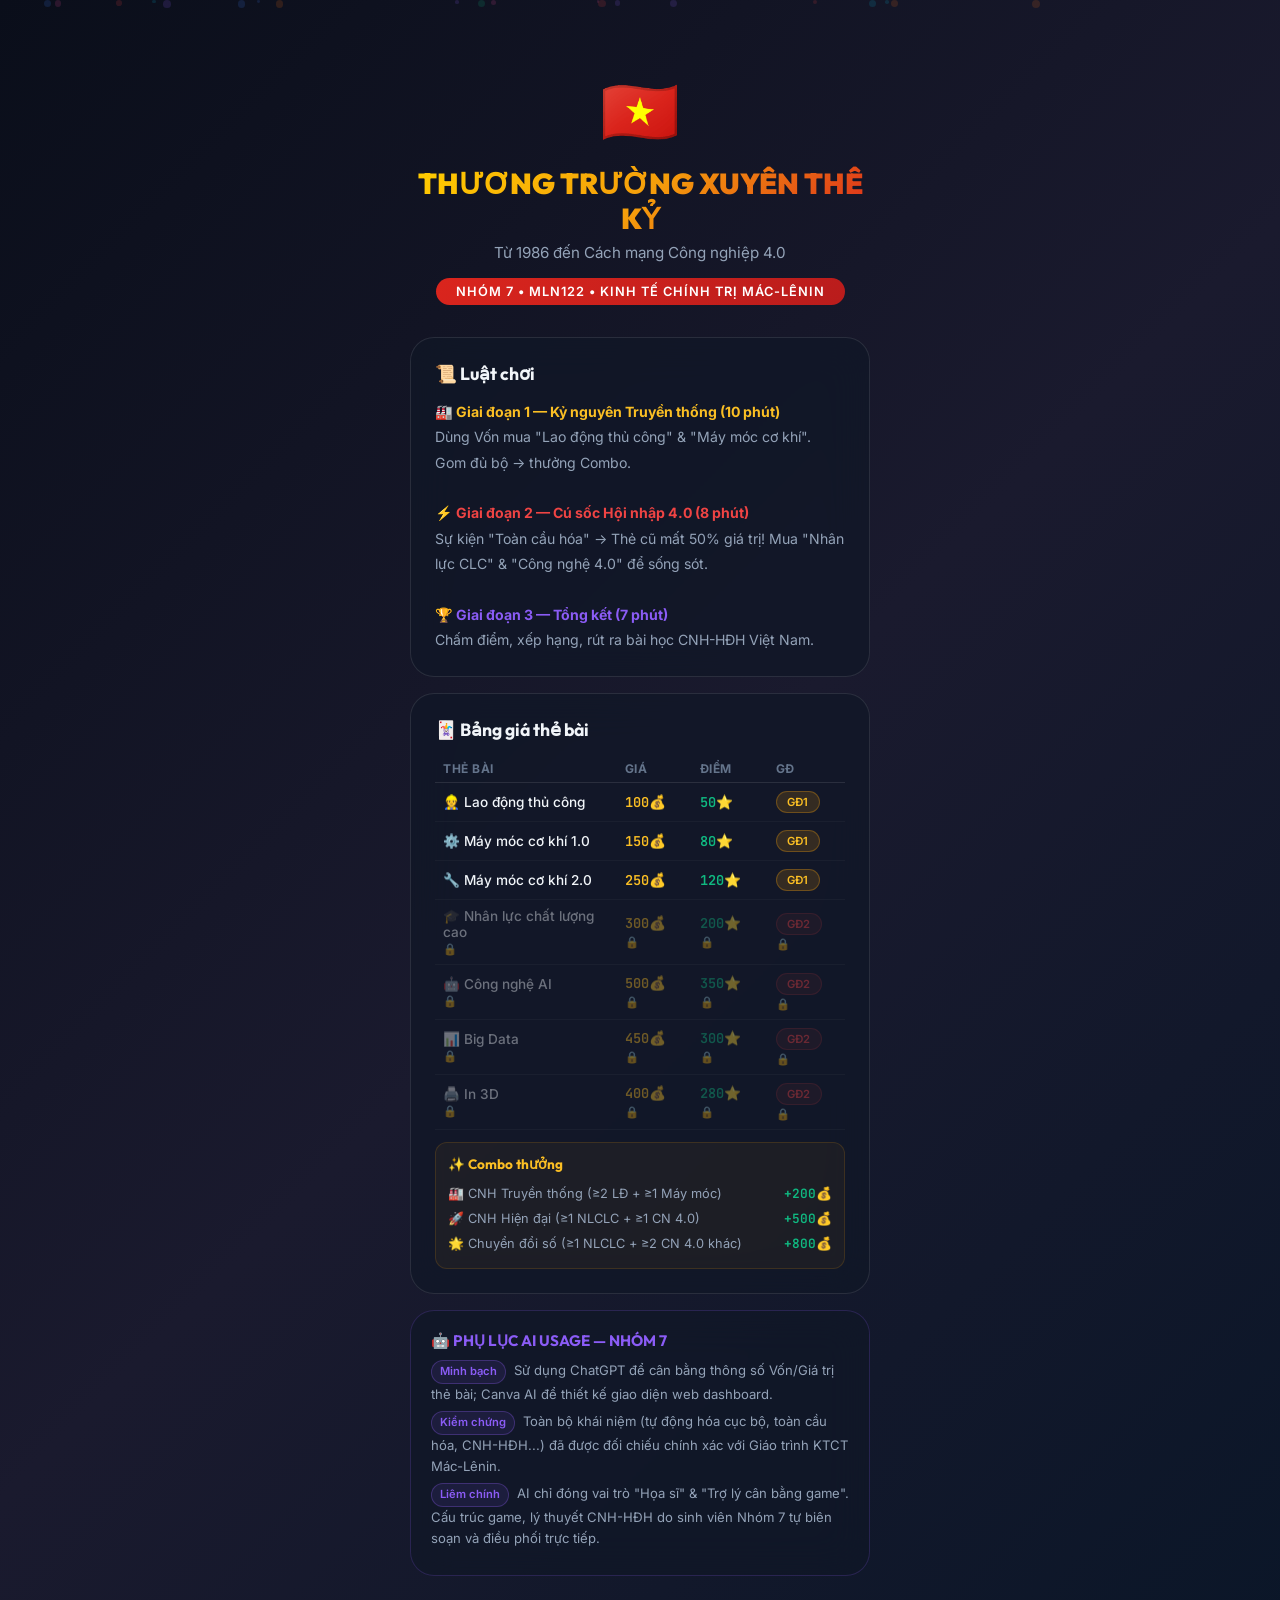
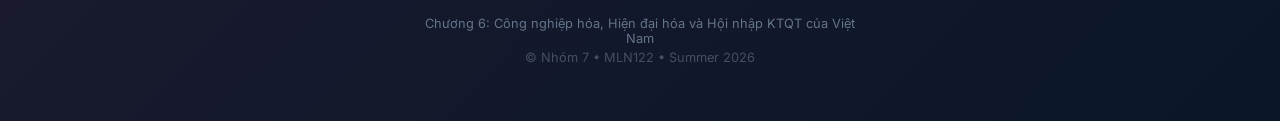
==== index.html @ d9af25cc "main" ====
<!DOCTYPE html>
<html lang="vi">
<head>
    <meta charset="UTF-8">
    <meta name="viewport" content="width=device-width, initial-scale=1.0">
    <title>Thương Trường Xuyên Thế Kỷ: Từ 1986 đến 4.0 | Nhóm 7</title>
    <meta name="description" content="Sàn giao dịch Đổi Mới - Trò chơi mô phỏng Công nghiệp hóa Hiện đại hóa Việt Nam">
    <link rel="preconnect" href="https://fonts.googleapis.com">
    <link rel="preconnect" href="https://fonts.gstatic.com" crossorigin>
    <link href="https://fonts.googleapis.com/css2?family=Outfit:wght@300;400;500;600;700;800;900&family=Inter:wght@300;400;500;600;700&family=JetBrains+Mono:wght@400;600&display=swap" rel="stylesheet">
    <style>
        /* ==================== DESIGN SYSTEM ==================== */
        :root {
            --bg-primary: #0a0e1a;
            --bg-secondary: #111827;
            --bg-card: rgba(17, 24, 39, 0.7);
            --bg-glass: rgba(255, 255, 255, 0.05);
            --border-glass: rgba(255, 255, 255, 0.1);
            --text-primary: #f1f5f9;
            --text-secondary: #94a3b8;
            --text-muted: #64748b;
            --accent-gold: #f59e0b;
            --accent-gold-light: #fbbf24;
            --accent-red: #ef4444;
            --accent-red-dark: #dc2626;
            --accent-green: #10b981;
            --accent-blue: #3b82f6;
            --accent-purple: #8b5cf6;
            --accent-cyan: #06b6d4;
            --accent-pink: #ec4899;
            --vn-red: #da251d;
            --vn-yellow: #ffcd00;
            --shadow-glow-gold: 0 0 20px rgba(245, 158, 11, 0.3);
            --shadow-glow-red: 0 0 30px rgba(239, 68, 68, 0.4);
            --shadow-glow-green: 0 0 20px rgba(16, 185, 129, 0.3);
            --shadow-card: 0 8px 32px rgba(0, 0, 0, 0.3);
            --radius-sm: 8px;
            --radius-md: 12px;
            --radius-lg: 16px;
            --radius-xl: 24px;
            --transition-fast: 0.2s cubic-bezier(0.4, 0, 0.2, 1);
            --transition-normal: 0.3s cubic-bezier(0.4, 0, 0.2, 1);
            --transition-slow: 0.5s cubic-bezier(0.4, 0, 0.2, 1);
        }

        *, *::before, *::after { margin: 0; padding: 0; box-sizing: border-box; }
        html { font-size: 16px; scroll-behavior: smooth; }

        body {
            font-family: 'Inter', -apple-system, sans-serif;
            background: linear-gradient(135deg, #0a0e1a 0%, #1a1a2e 50%, #0a1628 100%);
            color: var(--text-primary);
            min-height: 100vh;
            overflow-x: hidden;
            transition: background 1s ease;
        }

        h1, h2, h3, h4, h5, h6 { font-family: 'Outfit', sans-serif; }

        /* ==================== ANIMATED BACKGROUND ==================== */
        .bg-particles {
            position: fixed; top: 0; left: 0; width: 100%; height: 100%;
            pointer-events: none; z-index: 0; overflow: hidden;
        }
        .bg-particles .particle {
            position: absolute; border-radius: 50%; opacity: 0.15;
            animation: floatParticle 20s infinite linear;
        }
        @keyframes floatParticle {
            0% { transform: translateY(100vh) rotate(0deg); opacity: 0; }
            10% { opacity: 0.15; }
            90% { opacity: 0.15; }
            100% { transform: translateY(-10vh) rotate(720deg); opacity: 0; }
        }

        /* ==================== SCREENS ==================== */
        .screen {
            display: none; position: relative; z-index: 1;
            min-height: 100vh; animation: fadeIn 0.5s ease;
        }
        .screen.active { display: block; }
        @keyframes fadeIn {
            from { opacity: 0; transform: translateY(20px); }
            to { opacity: 1; transform: translateY(0); }
        }

        /* ==================== LANDING SCREEN (PHONE) ==================== */
        .landing-container {
            max-width: 500px; margin: 0 auto; padding: 32px 20px;
            min-height: 100vh; display: flex; flex-direction: column;
        }
        .landing-hero {
            text-align: center; padding: 40px 0 32px;
        }
        .landing-hero .flag-big { font-size: 64px; display: block; margin-bottom: 16px; animation: pulse 2s infinite; }
        @keyframes pulse { 0%, 100% { transform: scale(1); } 50% { transform: scale(1.08); } }
        .landing-hero h1 {
            font-size: 1.8rem; font-weight: 900; line-height: 1.2;
            background: linear-gradient(135deg, var(--vn-yellow), var(--accent-gold), var(--vn-red));
            -webkit-background-clip: text; -webkit-text-fill-color: transparent; background-clip: text;
        }
        .landing-hero .subtitle { font-size: 0.95rem; color: var(--text-secondary); margin-top: 8px; }
        .landing-hero .group-badge {
            display: inline-block; margin-top: 16px; padding: 6px 20px;
            background: linear-gradient(135deg, var(--vn-red), #b91c1c);
            border-radius: 999px; font-size: 0.8rem; font-weight: 600; color: white; letter-spacing: 1px;
        }

        .landing-card {
            background: var(--bg-card); backdrop-filter: blur(20px);
            border: 1px solid var(--border-glass); border-radius: var(--radius-xl);
            padding: 24px; margin-bottom: 16px;
        }
        .landing-card h2 {
            font-size: 1.1rem; font-weight: 700; margin-bottom: 14px;
            display: flex; align-items: center; gap: 8px;
        }
        .landing-card .rules-text {
            color: var(--text-secondary); line-height: 1.8; font-size: 0.88rem;
        }
        .landing-card .rules-text strong.phase1 { color: var(--accent-gold-light); }
        .landing-card .rules-text strong.phase2 { color: var(--accent-red); }
        .landing-card .rules-text strong.phase3 { color: var(--accent-purple); }

        .card-table { width: 100%; border-collapse: collapse; margin-top: 12px; }
        .card-table th {
            text-align: left; font-size: 0.75rem; text-transform: uppercase;
            color: var(--text-muted); padding: 6px 8px; letter-spacing: 0.5px;
            border-bottom: 1px solid var(--border-glass);
        }
        .card-table td {
            padding: 8px; font-size: 0.85rem; border-bottom: 1px solid rgba(255,255,255,0.03);
        }
        .card-table .card-name { display: flex; align-items: center; gap: 6px; font-weight: 500; }
        .card-table .price { font-family: 'JetBrains Mono', monospace; color: var(--accent-gold-light); font-weight: 600; }
        .card-table .points { font-family: 'JetBrains Mono', monospace; color: var(--accent-green); font-weight: 600; }
        .card-table .locked { opacity: 0.4; }
        .card-table .locked td::after { content: ' 🔒'; font-size: 0.7rem; }

        .phase-badge {
            display: inline-block; padding: 3px 10px; border-radius: 999px;
            font-size: 0.7rem; font-weight: 600; letter-spacing: 0.3px;
        }
        .phase-badge.pb-1 { background: rgba(245, 158, 11, 0.15); color: var(--accent-gold-light); border: 1px solid rgba(245, 158, 11, 0.3); }
        .phase-badge.pb-2 { background: rgba(239, 68, 68, 0.15); color: var(--accent-red); border: 1px solid rgba(239, 68, 68, 0.3); }

        .combo-info {
            margin-top: 12px; padding: 12px; background: rgba(245, 158, 11, 0.05);
            border: 1px solid rgba(245, 158, 11, 0.15); border-radius: var(--radius-md);
        }
        .combo-info h4 {
            font-size: 0.85rem; color: var(--accent-gold-light); margin-bottom: 8px;
        }
        .combo-row {
            display: flex; justify-content: space-between; align-items: center;
            padding: 4px 0; font-size: 0.8rem; color: var(--text-secondary);
        }
        .combo-row .combo-bonus {
            font-family: 'JetBrains Mono', monospace; color: var(--accent-green); font-weight: 600;
        }

        .ai-disclosure {
            background: var(--bg-card); backdrop-filter: blur(20px);
            border: 1px solid rgba(139, 92, 246, 0.2); border-radius: var(--radius-xl);
            padding: 20px; margin-bottom: 16px;
        }
        .ai-disclosure h3 {
            font-size: 0.95rem; font-weight: 700; color: var(--accent-purple);
            margin-bottom: 10px; display: flex; align-items: center; gap: 6px;
        }
        .ai-disclosure p {
            font-size: 0.82rem; color: var(--text-secondary); line-height: 1.6; margin-bottom: 6px;
        }
        .ai-disclosure .ai-tag {
            display: inline-block; padding: 2px 8px; border-radius: 999px; font-size: 0.7rem;
            background: rgba(139, 92, 246, 0.1); border: 1px solid rgba(139, 92, 246, 0.3);
            color: var(--accent-purple); font-weight: 600; margin-right: 4px;
        }

        .landing-footer {
            text-align: center; padding: 24px 0; margin-top: auto;
            font-size: 0.8rem; color: var(--text-muted);
        }

        /* ==================== SETUP SCREEN (ADMIN) ==================== */
        .setup-container { max-width: 800px; margin: 0 auto; padding: 40px 20px; }
        .setup-logo { text-align: center; margin-bottom: 48px; }
        .setup-logo .flag-icon { font-size: 48px; margin-bottom: 16px; display: block; animation: pulse 2s infinite; }
        .setup-logo h1 {
            font-size: 2.2rem; font-weight: 900;
            background: linear-gradient(135deg, var(--vn-yellow), var(--accent-gold), var(--vn-red));
            -webkit-background-clip: text; -webkit-text-fill-color: transparent; background-clip: text;
            letter-spacing: -0.5px; line-height: 1.2;
        }
        .setup-logo .subtitle { font-size: 1rem; color: var(--text-secondary); margin-top: 8px; font-weight: 300; }
        .setup-logo .group-badge {
            display: inline-block; margin-top: 16px; padding: 6px 20px;
            background: linear-gradient(135deg, var(--vn-red), #b91c1c);
            border-radius: 999px; font-size: 0.85rem; font-weight: 600; color: white; letter-spacing: 1px;
        }

        .setup-card {
            background: var(--bg-card); backdrop-filter: blur(20px);
            border: 1px solid var(--border-glass); border-radius: var(--radius-xl);
            padding: 32px; margin-bottom: 24px;
        }
        .setup-card h2 {
            font-size: 1.3rem; font-weight: 700; margin-bottom: 20px;
            display: flex; align-items: center; gap: 10px;
        }
        .setup-card h2 .icon { font-size: 1.5rem; }

        .input-group { margin-bottom: 16px; }
        .input-group label { display: block; font-size: 0.85rem; color: var(--text-secondary); margin-bottom: 6px; font-weight: 500; }
        .input-group input, .input-group select {
            width: 100%; padding: 12px 16px; background: rgba(255, 255, 255, 0.05);
            border: 1px solid var(--border-glass); border-radius: var(--radius-md);
            color: var(--text-primary); font-family: 'Inter', sans-serif; font-size: 1rem;
            transition: var(--transition-fast); outline: none;
        }
        .input-group input:focus, .input-group select:focus { border-color: var(--accent-gold); box-shadow: 0 0 0 3px rgba(245, 158, 11, 0.15); }
        .input-group select option { background: var(--bg-secondary); color: var(--text-primary); }

        .team-name-inputs { display: grid; grid-template-columns: repeat(auto-fill, minmax(220px, 1fr)); gap: 12px; margin-top: 16px; }
        .team-name-input {
            display: flex; align-items: center; gap: 10px; padding: 10px 14px;
            background: rgba(255, 255, 255, 0.03); border: 1px solid var(--border-glass);
            border-radius: var(--radius-md); transition: var(--transition-fast);
        }
        .team-name-input:hover { border-color: var(--accent-gold); background: rgba(245, 158, 11, 0.05); }
        .team-name-input .team-num {
            width: 30px; height: 30px; border-radius: 50%;
            display: flex; align-items: center; justify-content: center;
            font-weight: 700; font-size: 0.85rem; flex-shrink: 0;
        }
        .team-name-input input {
            flex: 1; background: none; border: none; color: var(--text-primary);
            font-family: 'Inter', sans-serif; font-size: 0.9rem; outline: none;
        }

        /* ==================== BUTTONS ==================== */
        .btn {
            display: inline-flex; align-items: center; justify-content: center; gap: 8px;
            padding: 12px 28px; border: none; border-radius: var(--radius-md);
            font-family: 'Outfit', sans-serif; font-size: 1rem; font-weight: 600;
            cursor: pointer; transition: var(--transition-normal); position: relative; overflow: hidden;
        }
        .btn::after { content: ''; position: absolute; inset: 0; background: rgba(255,255,255,0); transition: var(--transition-fast); }
        .btn:hover::after { background: rgba(255,255,255,0.1); }
        .btn:active { transform: scale(0.97); }
        .btn-primary { background: linear-gradient(135deg, var(--accent-gold), #d97706); color: #000; box-shadow: var(--shadow-glow-gold); }
        .btn-danger { background: linear-gradient(135deg, var(--accent-red), var(--accent-red-dark)); color: white; box-shadow: var(--shadow-glow-red); }
        .btn-success { background: linear-gradient(135deg, var(--accent-green), #059669); color: white; box-shadow: var(--shadow-glow-green); }
        .btn-outline { background: transparent; border: 1px solid var(--border-glass); color: var(--text-primary); }
        .btn-outline:hover { border-color: var(--accent-gold); color: var(--accent-gold); }
        .btn-lg { padding: 16px 40px; font-size: 1.15rem; }
        .btn-block { width: 100%; }
        .btn-icon { width: 40px; height: 40px; padding: 0; border-radius: var(--radius-sm); }
        .btn:disabled { opacity: 0.5; cursor: not-allowed; pointer-events: none; }

        /* ==================== GAME SCREEN ==================== */
        .game-container { padding: 12px 16px; max-width: 1600px; margin: 0 auto; }

        .game-header {
            display: flex; align-items: center; justify-content: space-between;
            padding: 12px 20px; background: var(--bg-card); backdrop-filter: blur(20px);
            border: 1px solid var(--border-glass); border-radius: var(--radius-lg); margin-bottom: 16px;
        }
        .game-header .logo-section { display: flex; align-items: center; gap: 12px; }
        .game-header .game-title {
            font-size: 1.1rem; font-weight: 800;
            background: linear-gradient(135deg, var(--vn-yellow), var(--accent-gold));
            -webkit-background-clip: text; -webkit-text-fill-color: transparent; background-clip: text;
        }

        .phase-indicator {
            display: flex; align-items: center; gap: 8px; padding: 8px 16px;
            background: rgba(245, 158, 11, 0.1); border: 1px solid rgba(245, 158, 11, 0.3);
            border-radius: var(--radius-md); font-family: 'Outfit', sans-serif;
            font-weight: 600; font-size: 0.95rem; color: var(--accent-gold-light);
            transition: all 0.5s ease;
        }
        .phase-indicator.phase-2 {
            background: rgba(239, 68, 68, 0.15); border-color: rgba(239, 68, 68, 0.4);
            color: var(--accent-red); animation: pulseRed 1.5s infinite;
        }
        .phase-indicator.phase-3 {
            background: rgba(139, 92, 246, 0.15); border-color: rgba(139, 92, 246, 0.4);
            color: var(--accent-purple);
        }
        @keyframes pulseRed {
            0%, 100% { box-shadow: 0 0 0 0 rgba(239, 68, 68, 0.3); }
            50% { box-shadow: 0 0 20px 5px rgba(239, 68, 68, 0.2); }
        }

        .timer-section { display: flex; align-items: center; gap: 12px; }
        .timer-display {
            font-family: 'JetBrains Mono', monospace; font-size: 2rem; font-weight: 600;
            color: var(--accent-gold-light); min-width: 90px; text-align: center; transition: color 0.3s;
        }
        .timer-display.urgent { color: var(--accent-red); animation: timerPulse 0.5s infinite; }
        @keyframes timerPulse { 0%, 100% { opacity: 1; } 50% { opacity: 0.5; } }

        .game-main { display: grid; grid-template-columns: 1fr 340px; gap: 16px; }

        /* Teams Grid */
        .teams-section h2 { font-size: 1.1rem; font-weight: 700; margin-bottom: 12px; display: flex; align-items: center; gap: 8px; }
        .teams-grid { display: grid; grid-template-columns: repeat(auto-fill, minmax(280px, 1fr)); gap: 14px; }

        .team-card {
            background: var(--bg-card); backdrop-filter: blur(20px); border: 1px solid var(--border-glass);
            border-radius: var(--radius-lg); padding: 18px; transition: all var(--transition-normal);
            position: relative; overflow: hidden;
        }
        .team-card::before {
            content: ''; position: absolute; top: 0; left: 0; right: 0; height: 3px;
            background: var(--team-color, var(--accent-gold));
            border-radius: var(--radius-lg) var(--radius-lg) 0 0;
        }
        .team-card:hover { border-color: var(--team-color, var(--accent-gold)); transform: translateY(-2px); box-shadow: 0 12px 40px rgba(0,0,0,0.3); }
        .team-card.bankrupt { opacity: 0.5; border-color: var(--accent-red) !important; }
        .team-card.bankrupt::after {
            content: '💀 PHÁ SẢN'; position: absolute; top: 50%; left: 50%;
            transform: translate(-50%, -50%) rotate(-15deg); font-family: 'Outfit', sans-serif;
            font-size: 1.5rem; font-weight: 900; color: var(--accent-red);
            text-shadow: 0 0 20px rgba(239, 68, 68, 0.5); z-index: 5; pointer-events: none;
        }

        .team-card-header { display: flex; align-items: center; justify-content: space-between; margin-bottom: 14px; }
        .team-card-header .team-name {
            font-family: 'Outfit', sans-serif; font-size: 1.05rem; font-weight: 700;
            display: flex; align-items: center; gap: 8px;
        }
        .team-card-header .team-rank {
            font-family: 'JetBrains Mono', monospace; font-size: 0.8rem; padding: 3px 10px;
            border-radius: 999px; background: rgba(255,255,255,0.05); color: var(--text-secondary); font-weight: 600;
        }
        .team-card-header .team-rank.rank-1 { background: linear-gradient(135deg, rgba(245,158,11,0.2), rgba(234,179,8,0.2)); color: var(--accent-gold-light); border: 1px solid rgba(245,158,11,0.3); }
        .team-card-header .team-rank.rank-2 { background: rgba(148,163,184,0.15); color: #c0c0c0; border: 1px solid rgba(148,163,184,0.2); }
        .team-card-header .team-rank.rank-3 { background: rgba(180,120,60,0.15); color: #cd7f32; border: 1px solid rgba(180,120,60,0.2); }

        .team-stats { display: grid; grid-template-columns: 1fr 1fr; gap: 8px; margin-bottom: 14px; }
        .team-stat { padding: 8px 10px; background: rgba(255,255,255,0.03); border-radius: var(--radius-sm); text-align: center; }
        .team-stat .stat-label { font-size: 0.7rem; color: var(--text-muted); text-transform: uppercase; letter-spacing: 0.5px; margin-bottom: 2px; }
        .team-stat .stat-value { font-family: 'JetBrains Mono', monospace; font-size: 1.1rem; font-weight: 600; }
        .team-stat .stat-value.money { color: var(--accent-gold-light); }
        .team-stat .stat-value.points { color: var(--accent-green); }

        .team-cards-list { display: flex; flex-wrap: wrap; gap: 6px; }
        .card-badge {
            display: inline-flex; align-items: center; gap: 4px; padding: 4px 10px;
            border-radius: 999px; font-size: 0.75rem; font-weight: 600;
            background: rgba(255,255,255,0.05); border: 1px solid rgba(255,255,255,0.08);
            transition: var(--transition-fast);
        }
        .card-badge.labor { border-color: rgba(234,179,8,0.3); color: #fbbf24; }
        .card-badge.mech1 { border-color: rgba(148,163,184,0.3); color: #94a3b8; }
        .card-badge.mech2 { border-color: rgba(59,130,246,0.3); color: #60a5fa; }
        .card-badge.hr { border-color: rgba(16,185,129,0.3); color: #34d399; }
        .card-badge.ai { border-color: rgba(139,92,246,0.3); color: #a78bfa; }
        .card-badge.bigdata { border-color: rgba(6,182,212,0.3); color: #22d3ee; }
        .card-badge.print3d { border-color: rgba(236,72,153,0.3); color: #f472b6; }
        .card-badge .devalued { text-decoration: line-through; opacity: 0.5; font-size: 0.65rem; margin-left: 2px; }

        .team-actions { display: flex; gap: 6px; margin-top: 12px; }
        .team-actions .btn { flex: 1; padding: 8px 12px; font-size: 0.8rem; }

        .combo-badge {
            display: inline-flex; align-items: center; gap: 4px; padding: 4px 10px;
            border-radius: 999px; font-size: 0.7rem; font-weight: 700;
            background: linear-gradient(135deg, rgba(245,158,11,0.15), rgba(234,179,8,0.15));
            border: 1px solid rgba(245,158,11,0.4); color: var(--accent-gold-light);
            margin-top: 8px; animation: comboPulse 2s infinite;
        }
        @keyframes comboPulse { 0%, 100% { box-shadow: 0 0 0 0 rgba(245,158,11,0.2); } 50% { box-shadow: 0 0 12px 3px rgba(245,158,11,0.15); } }

        /* Sidebar */
        .sidebar { display: flex; flex-direction: column; gap: 14px; }
        .sidebar-card {
            background: var(--bg-card); backdrop-filter: blur(20px);
            border: 1px solid var(--border-glass); border-radius: var(--radius-lg); padding: 18px;
        }
        .sidebar-card h3 { font-size: 0.95rem; font-weight: 700; margin-bottom: 14px; display: flex; align-items: center; gap: 8px; }

        .controls-grid { display: flex; flex-direction: column; gap: 8px; }

        /* Shop */
        .shop-item {
            display: flex; align-items: center; justify-content: space-between;
            padding: 10px 12px; background: rgba(255,255,255,0.03);
            border: 1px solid var(--border-glass); border-radius: var(--radius-md);
            margin-bottom: 8px; transition: var(--transition-fast); cursor: pointer;
        }
        .shop-item:hover { border-color: var(--accent-gold); background: rgba(245,158,11,0.05); }
        .shop-item.locked { opacity: 0.4; pointer-events: none; cursor: not-allowed; }
        .shop-item .item-info { display: flex; align-items: center; gap: 8px; }
        .shop-item .item-emoji { font-size: 1.3rem; }
        .shop-item .item-name { font-size: 0.85rem; font-weight: 600; }
        .shop-item .item-meta { font-size: 0.7rem; color: var(--text-muted); }
        .shop-item .item-price { font-family: 'JetBrains Mono', monospace; font-size: 0.85rem; font-weight: 600; color: var(--accent-gold-light); }
        .shop-item .item-price .old-price { text-decoration: line-through; color: var(--accent-red); font-size: 0.7rem; margin-right: 4px; }

        .buyer-selector { margin-bottom: 14px; }
        .buyer-selector label { display: block; font-size: 0.8rem; color: var(--text-secondary); margin-bottom: 6px; }
        .buyer-selector select {
            width: 100%; padding: 10px 12px; background: rgba(255,255,255,0.05);
            border: 1px solid var(--border-glass); border-radius: var(--radius-sm);
            color: var(--text-primary); font-family: 'Inter', sans-serif; font-size: 0.9rem;
            outline: none; cursor: pointer;
        }
        .buyer-selector select:focus { border-color: var(--accent-gold); }
        .buyer-selector select option { background: var(--bg-secondary); }

        /* Leaderboard */
        .leaderboard-item {
            display: flex; align-items: center; gap: 10px; padding: 10px 12px;
            background: rgba(255,255,255,0.03); border-radius: var(--radius-sm);
            margin-bottom: 6px; transition: all 0.6s cubic-bezier(0.4, 0, 0.2, 1);
            position: relative;
        }
        .leaderboard-item .lb-rank {
            width: 28px; height: 28px; border-radius: 50%;
            display: flex; align-items: center; justify-content: center;
            font-weight: 700; font-size: 0.8rem; background: rgba(255,255,255,0.05); flex-shrink: 0;
        }
        .leaderboard-item:nth-child(1) .lb-rank { background: linear-gradient(135deg, #f59e0b, #d97706); color: #000; }
        .leaderboard-item:nth-child(2) .lb-rank { background: linear-gradient(135deg, #94a3b8, #64748b); color: #000; }
        .leaderboard-item:nth-child(3) .lb-rank { background: linear-gradient(135deg, #cd7f32, #a0622e); color: #000; }
        .leaderboard-item .lb-name { flex: 1; font-size: 0.85rem; font-weight: 600; }
        .leaderboard-item .lb-score { font-family: 'JetBrains Mono', monospace; font-size: 0.9rem; font-weight: 600; color: var(--accent-green); }

        /* Activity Log */
        .activity-log { max-height: 180px; overflow-y: auto; scrollbar-width: thin; scrollbar-color: rgba(255,255,255,0.1) transparent; }
        .activity-log::-webkit-scrollbar { width: 4px; }
        .activity-log::-webkit-scrollbar-track { background: transparent; }
        .activity-log::-webkit-scrollbar-thumb { background: rgba(255,255,255,0.1); border-radius: 4px; }
        .log-entry {
            padding: 6px 0; border-bottom: 1px solid rgba(255,255,255,0.03);
            font-size: 0.78rem; color: var(--text-secondary); animation: slideIn 0.3s ease;
        }
        @keyframes slideIn { from { opacity: 0; transform: translateX(-10px); } to { opacity: 1; transform: translateX(0); } }
        .log-entry .log-time { color: var(--text-muted); font-family: 'JetBrains Mono', monospace; font-size: 0.7rem; margin-right: 6px; }
        .log-entry.buy { color: var(--accent-green); }
        .log-entry.event { color: var(--accent-red); }
        .log-entry.bonus { color: var(--accent-gold-light); }

        /* ==================== OVERLAYS / MODALS ==================== */
        .overlay { display: none; position: fixed; inset: 0; z-index: 1000; align-items: center; justify-content: center; }
        .overlay.active { display: flex; }
        .overlay-backdrop { position: absolute; inset: 0; background: rgba(0,0,0,0.7); backdrop-filter: blur(8px); }
        .modal {
            position: relative; z-index: 1; background: var(--bg-secondary);
            border: 1px solid var(--border-glass); border-radius: var(--radius-xl);
            padding: 36px; max-width: 600px; width: 90%; max-height: 85vh; overflow-y: auto;
            animation: modalIn 0.4s cubic-bezier(0.4, 0, 0.2, 1);
        }
        @keyframes modalIn { from { opacity: 0; transform: scale(0.9) translateY(20px); } to { opacity: 1; transform: scale(1) translateY(0); } }
        .modal h2 { font-size: 1.5rem; font-weight: 800; margin-bottom: 16px; }
        .modal p { color: var(--text-secondary); line-height: 1.7; margin-bottom: 12px; font-size: 0.95rem; }
        .modal .highlight { color: var(--accent-gold-light); font-weight: 600; }
        .modal .theory-quote {
            padding: 16px 20px; background: rgba(245,158,11,0.08);
            border-left: 3px solid var(--accent-gold);
            border-radius: 0 var(--radius-sm) var(--radius-sm) 0;
            margin: 16px 0; font-style: italic; color: var(--text-secondary); line-height: 1.7;
        }
        .modal-actions { display: flex; gap: 10px; margin-top: 24px; }

        /* ==================== GLOBALIZATION OVERLAY ==================== */
        .globalization-overlay {
            display: none; position: fixed; inset: 0; z-index: 2000;
            align-items: center; justify-content: center; background: rgba(0,0,0,0.85);
        }
        .globalization-overlay.active { display: flex; animation: shakeScreen 0.5s ease; }
        @keyframes shakeScreen {
            0%, 100% { transform: translateX(0); }
            10%, 30%, 50%, 70%, 90% { transform: translateX(-5px); }
            20%, 40%, 60%, 80% { transform: translateX(5px); }
        }
        .globalization-content { text-align: center; animation: globeIn 0.8s cubic-bezier(0.4, 0, 0.2, 1); }
        @keyframes globeIn { from { opacity: 0; transform: scale(0.3) rotate(-10deg); } to { opacity: 1; transform: scale(1) rotate(0); } }
        .globalization-content .alert-icon { font-size: 6rem; display: block; margin-bottom: 20px; animation: alertPulse 0.8s infinite; }
        @keyframes alertPulse { 0%, 100% { transform: scale(1); filter: brightness(1); } 50% { transform: scale(1.15); filter: brightness(1.3); } }
        .globalization-content h1 {
            font-size: 3rem; font-weight: 900; color: var(--accent-red);
            text-transform: uppercase; letter-spacing: 3px;
            text-shadow: 0 0 40px rgba(239,68,68,0.5); margin-bottom: 12px;
        }
        .globalization-content .sub-text { font-size: 1.3rem; color: var(--text-secondary); margin-bottom: 8px; }
        .globalization-content .impact-text { font-size: 1.1rem; color: var(--accent-red); font-weight: 600; margin-bottom: 30px; }
        .globalization-content .impact-list { text-align: left; max-width: 500px; margin: 0 auto 30px; }
        .globalization-content .impact-list li {
            list-style: none; padding: 8px 0; font-size: 1rem; color: var(--text-secondary);
            border-bottom: 1px solid rgba(255,255,255,0.05);
        }
        .globalization-content .impact-list li::before { content: '⚠️ '; }
        .warning-stripe-top, .warning-stripe-bottom {
            position: fixed; left: 0; right: 0; height: 8px; z-index: 2001;
            background: repeating-linear-gradient(45deg, var(--accent-red), var(--accent-red) 20px, #000 20px, #000 40px);
            animation: stripeScroll 1s linear infinite;
        }
        .warning-stripe-top { top: 0; }
        .warning-stripe-bottom { bottom: 0; }
        @keyframes stripeScroll { 0% { background-position: 0 0; } 100% { background-position: 56px 0; } }

        /* ==================== RESULTS SCREEN ==================== */
        .results-container { max-width: 900px; margin: 0 auto; padding: 40px 20px; }
        .results-header { text-align: center; margin-bottom: 40px; }
        .results-header .trophy { font-size: 5rem; display: block; margin-bottom: 16px; animation: trophyBounce 1s ease infinite; }
        @keyframes trophyBounce { 0%, 100% { transform: translateY(0); } 50% { transform: translateY(-10px); } }
        .results-header h1 {
            font-size: 2.5rem; font-weight: 900;
            background: linear-gradient(135deg, var(--vn-yellow), var(--accent-gold), var(--vn-red));
            -webkit-background-clip: text; -webkit-text-fill-color: transparent; background-clip: text;
            margin-bottom: 8px;
        }

        .winner-card {
            background: var(--bg-card); backdrop-filter: blur(20px);
            border: 2px solid var(--accent-gold); border-radius: var(--radius-xl);
            padding: 32px; text-align: center; margin-bottom: 24px;
            position: relative; overflow: hidden; box-shadow: var(--shadow-glow-gold);
        }
        .winner-card::before { content: ''; position: absolute; inset: 0; background: linear-gradient(135deg, rgba(245,158,11,0.05), rgba(234,179,8,0.1)); pointer-events: none; }
        .winner-card h2 { font-size: 1.8rem; font-weight: 900; color: var(--accent-gold-light); margin-bottom: 8px; }
        .winner-card .winner-score { font-family: 'JetBrains Mono', monospace; font-size: 2.5rem; font-weight: 700; color: var(--accent-green); }

        .final-standings {
            background: var(--bg-card); backdrop-filter: blur(20px); border: 1px solid var(--border-glass);
            border-radius: var(--radius-xl); padding: 24px; margin-bottom: 24px;
        }
        .final-standings h3 { font-size: 1.2rem; font-weight: 700; margin-bottom: 16px; }
        .standing-row {
            display: flex; align-items: center; gap: 14px; padding: 12px 16px;
            background: rgba(255,255,255,0.03); border-radius: var(--radius-md);
            margin-bottom: 8px; transition: var(--transition-fast);
        }
        .standing-row:hover { background: rgba(255,255,255,0.06); }
        .standing-row .sr-rank {
            width: 36px; height: 36px; border-radius: 50%;
            display: flex; align-items: center; justify-content: center;
            font-weight: 800; font-size: 1rem; background: rgba(255,255,255,0.05); flex-shrink: 0;
        }
        .standing-row:nth-child(2) .sr-rank { background: linear-gradient(135deg, #f59e0b, #d97706); color: #000; font-size: 1.1rem; }
        .standing-row:nth-child(3) .sr-rank { background: linear-gradient(135deg, #94a3b8, #64748b); color: #000; }
        .standing-row:nth-child(4) .sr-rank { background: linear-gradient(135deg, #cd7f32, #a0622e); color: #000; }
        .standing-row .sr-name { flex: 1; font-weight: 600; font-size: 1rem; }
        .standing-row .sr-details { text-align: right; }
        .standing-row .sr-score { font-family: 'JetBrains Mono', monospace; font-weight: 700; font-size: 1.1rem; color: var(--accent-green); }
        .standing-row .sr-money { font-size: 0.75rem; color: var(--text-muted); }

        .theory-summary {
            background: var(--bg-card); backdrop-filter: blur(20px); border: 1px solid var(--border-glass);
            border-radius: var(--radius-xl); padding: 28px; margin-bottom: 24px;
        }
        .theory-summary h3 { font-size: 1.2rem; font-weight: 700; margin-bottom: 16px; display: flex; align-items: center; gap: 8px; }
        .theory-point { padding: 12px 0; border-bottom: 1px solid rgba(255,255,255,0.05); }
        .theory-point:last-child { border-bottom: none; }
        .theory-point .tp-title { font-weight: 600; font-size: 0.95rem; margin-bottom: 4px; color: var(--accent-gold-light); }
        .theory-point .tp-desc { font-size: 0.88rem; color: var(--text-secondary); line-height: 1.6; }

        /* ==================== CONFETTI ==================== */
        .confetti-container { position: fixed; inset: 0; pointer-events: none; z-index: 3000; overflow: hidden; }
        .confetti-piece {
            position: absolute; width: 10px; height: 10px; top: -10px;
            animation: confettiFall linear forwards;
        }
        @keyframes confettiFall { 0% { transform: translateY(0) rotate(0deg); opacity: 1; } 100% { transform: translateY(100vh) rotate(720deg); opacity: 0; } }

        /* ==================== TOAST ==================== */
        .toast-container { position: fixed; top: 20px; right: 20px; z-index: 5000; display: flex; flex-direction: column; gap: 8px; }
        .toast {
            padding: 12px 20px; background: var(--bg-secondary); border: 1px solid var(--border-glass);
            border-radius: var(--radius-md); font-size: 0.9rem;
            animation: toastIn 0.3s ease, toastOut 0.3s ease 2.7s forwards;
            max-width: 350px; backdrop-filter: blur(20px); box-shadow: 0 8px 32px rgba(0,0,0,0.4);
        }
        .toast.success { border-left: 3px solid var(--accent-green); }
        .toast.error { border-left: 3px solid var(--accent-red); }
        .toast.info { border-left: 3px solid var(--accent-blue); }
        .toast.warning { border-left: 3px solid var(--accent-gold); }
        @keyframes toastIn { from { opacity: 0; transform: translateX(50px); } to { opacity: 1; transform: translateX(0); } }
        @keyframes toastOut { from { opacity: 1; transform: translateX(0); } to { opacity: 0; transform: translateX(50px); } }

        /* ==================== RESPONSIVE ==================== */
        @media (max-width: 1100px) {
            .game-main { grid-template-columns: 1fr; }
            .sidebar { flex-direction: row; flex-wrap: wrap; }
            .sidebar-card { flex: 1; min-width: 280px; }
        }
        @media (max-width: 768px) {
            .game-header { flex-direction: column; gap: 10px; text-align: center; }
            .teams-grid { grid-template-columns: 1fr; }
            .setup-logo h1 { font-size: 1.6rem; }
            .globalization-content h1 { font-size: 2rem; }
            .results-header h1 { font-size: 1.8rem; }
        }

        .hidden { display: none !important; }
    </style>
</head>
<body>
    <!-- Background Particles -->
    <div class="bg-particles" id="bgParticles"></div>
    <!-- Toast Container -->
    <div class="toast-container" id="toastContainer"></div>
    <!-- Confetti Container -->
    <div class="confetti-container" id="confettiContainer"></div>

    <!-- ==================== LANDING SCREEN (PHONE / VIEWER) ==================== -->
    <div class="screen" id="landingScreen">
        <div class="landing-container">
            <div class="landing-hero">
                <span class="flag-big">🇻🇳</span>
                <h1>THƯƠNG TRƯỜNG XUYÊN THẾ KỶ</h1>
                <div class="subtitle">Từ 1986 đến Cách mạng Công nghiệp 4.0</div>
                <div class="group-badge">NHÓM 7 • MLN122 • KINH TẾ CHÍNH TRỊ MÁC-LÊNIN</div>
            </div>

            <!-- Rules Card -->
            <div class="landing-card">
                <h2>📜 Luật chơi</h2>
                <div class="rules-text">
                    <p><strong class="phase1">🏭 Giai đoạn 1 — Kỷ nguyên Truyền thống (10 phút)</strong><br>
                    Dùng Vốn mua "Lao động thủ công" & "Máy móc cơ khí". Gom đủ bộ → thưởng Combo.</p>
                    <br>
                    <p><strong class="phase2">⚡ Giai đoạn 2 — Cú sốc Hội nhập 4.0 (8 phút)</strong><br>
                    Sự kiện "Toàn cầu hóa" → Thẻ cũ mất 50% giá trị! Mua "Nhân lực CLC" & "Công nghệ 4.0" để sống sót.</p>
                    <br>
                    <p><strong class="phase3">🏆 Giai đoạn 3 — Tổng kết (7 phút)</strong><br>
                    Chấm điểm, xếp hạng, rút ra bài học CNH-HĐH Việt Nam.</p>
                </div>
            </div>

            <!-- Card Price Table -->
            <div class="landing-card">
                <h2>🃏 Bảng giá thẻ bài</h2>
                <table class="card-table">
                    <thead>
                        <tr><th>Thẻ bài</th><th>Giá</th><th>Điểm</th><th>GĐ</th></tr>
                    </thead>
                    <tbody>
                        <tr><td><span class="card-name">👷 Lao động thủ công</span></td><td class="price">100💰</td><td class="points">50⭐</td><td><span class="phase-badge pb-1">GĐ1</span></td></tr>
                        <tr><td><span class="card-name">⚙️ Máy móc cơ khí 1.0</span></td><td class="price">150💰</td><td class="points">80⭐</td><td><span class="phase-badge pb-1">GĐ1</span></td></tr>
                        <tr><td><span class="card-name">🔧 Máy móc cơ khí 2.0</span></td><td class="price">250💰</td><td class="points">120⭐</td><td><span class="phase-badge pb-1">GĐ1</span></td></tr>
                        <tr class="locked"><td><span class="card-name">🎓 Nhân lực chất lượng cao</span></td><td class="price">300💰</td><td class="points">200⭐</td><td><span class="phase-badge pb-2">GĐ2</span></td></tr>
                        <tr class="locked"><td><span class="card-name">🤖 Công nghệ AI</span></td><td class="price">500💰</td><td class="points">350⭐</td><td><span class="phase-badge pb-2">GĐ2</span></td></tr>
                        <tr class="locked"><td><span class="card-name">📊 Big Data</span></td><td class="price">450💰</td><td class="points">300⭐</td><td><span class="phase-badge pb-2">GĐ2</span></td></tr>
                        <tr class="locked"><td><span class="card-name">🖨️ In 3D</span></td><td class="price">400💰</td><td class="points">280⭐</td><td><span class="phase-badge pb-2">GĐ2</span></td></tr>
                    </tbody>
                </table>
                <div class="combo-info">
                    <h4>✨ Combo thưởng</h4>
                    <div class="combo-row"><span>🏭 CNH Truyền thống (≥2 LĐ + ≥1 Máy móc)</span><span class="combo-bonus">+200💰</span></div>
                    <div class="combo-row"><span>🚀 CNH Hiện đại (≥1 NLCLC + ≥1 CN 4.0)</span><span class="combo-bonus">+500💰</span></div>
                    <div class="combo-row"><span>🌟 Chuyển đổi số (≥1 NLCLC + ≥2 CN 4.0 khác)</span><span class="combo-bonus">+800💰</span></div>
                </div>
            </div>

            <!-- AI Usage Disclosure -->
            <div class="ai-disclosure">
                <h3>🤖 PHỤ LỤC AI USAGE — NHÓM 7</h3>
                <p><span class="ai-tag">Minh bạch</span> Sử dụng ChatGPT để cân bằng thông số Vốn/Giá trị thẻ bài; Canva AI để thiết kế giao diện web dashboard.</p>
                <p><span class="ai-tag">Kiểm chứng</span> Toàn bộ khái niệm (tự động hóa cục bộ, toàn cầu hóa, CNH-HĐH...) đã được đối chiếu chính xác với Giáo trình KTCT Mác-Lênin.</p>
                <p><span class="ai-tag">Liêm chính</span> AI chỉ đóng vai trò "Họa sĩ" & "Trợ lý cân bằng game". Cấu trúc game, lý thuyết CNH-HĐH do sinh viên Nhóm 7 tự biên soạn và điều phối trực tiếp.</p>
            </div>

            <div class="landing-footer">
                <p>Chương 6: Công nghiệp hóa, Hiện đại hóa và Hội nhập KTQT của Việt Nam</p>
                <p style="margin-top: 4px; opacity: 0.6;">© Nhóm 7 • MLN122 • Summer 2026</p>
            </div>
        </div>
    </div>

    <!-- ==================== SETUP SCREEN (ADMIN) ==================== -->
    <div class="screen" id="setupScreen">
        <div class="setup-container">
            <div class="setup-logo">
                <span class="flag-icon">🇻🇳</span>
                <h1>THƯƠNG TRƯỜNG XUYÊN THẾ KỶ</h1>
                <div class="subtitle">Từ 1986 đến Cách mạng Công nghiệp 4.0</div>
                <div class="group-badge">NHÓM 7 • QUẢN TRÒ</div>
            </div>

            <div class="setup-card">
                <h2><span class="icon">⚙️</span> Thiết lập trò chơi</h2>
                <div class="input-group">
                    <label>Số lượng nhóm tham gia (không tính Nhóm 7)</label>
                    <select id="teamCount" onchange="renderTeamInputs()">
                        <option value="3">3 nhóm</option>
                        <option value="4">4 nhóm</option>
                        <option value="5">5 nhóm</option>
                        <option value="6" selected>6 nhóm (Nhóm 1-6)</option>
                        <option value="7">7 nhóm</option>
                        <option value="8">8 nhóm</option>
                    </select>
                </div>
                <div class="input-group">
                    <label>Vốn khởi đầu mỗi nhóm</label>
                    <select id="startMoney">
                        <option value="800">800 vốn</option>
                        <option value="1000" selected>1,000 vốn</option>
                        <option value="1200">1,200 vốn</option>
                        <option value="1500">1,500 vốn</option>
                    </select>
                </div>
            </div>

            <div class="setup-card">
                <h2><span class="icon">🏴</span> Đặt tên các nhóm</h2>
                <p style="color: var(--text-muted); font-size: 0.85rem; margin-bottom: 12px;">
                    Mỗi nhóm cử 1 đại diện tham gia. Quản trò (Nhóm 7) sẽ thao tác trên dashboard.
                </p>
                <div class="team-name-inputs" id="teamNameInputs"></div>
            </div>

            <div class="setup-card">
                <h2><span class="icon">📜</span> Luật chơi tóm tắt</h2>
                <div style="color: var(--text-secondary); line-height: 1.8; font-size: 0.92rem;">
                    <p><strong style="color: var(--accent-gold-light);">🏭 Giai đoạn 1 — Kỷ nguyên Truyền thống (10 phút):</strong><br>
                    Đại diện các nhóm giơ tay yêu cầu mua thẻ → Quản trò thao tác mua trên dashboard. Gom đủ bộ → thưởng Combo.</p>
                    <br>
                    <p><strong style="color: var(--accent-red);">⚡ Giai đoạn 2 — Cú sốc Hội nhập 4.0 (8 phút):</strong><br>
                    Sự kiện "Toàn cầu hóa" kích hoạt → Thẻ cũ mất 50% giá trị! Phải nhanh chóng mua "Nhân lực CLC" & "Công nghệ 4.0" để sống sót.</p>
                    <br>
                    <p><strong style="color: var(--accent-purple);">🏆 Giai đoạn 3 — Tổng kết (7 phút):</strong><br>
                    Chấm điểm, xếp hạng và rút ra bài học về CNH-HĐH Việt Nam.</p>
                </div>
            </div>

            <button class="btn btn-primary btn-lg btn-block" onclick="startGame()" style="margin-top: 8px;">
                🚀 BẮT ĐẦU TRÒ CHƠI
            </button>
        </div>
    </div>

    <!-- ==================== GAME SCREEN ==================== -->
    <div class="screen" id="gameScreen">
        <div class="game-container">
            <div class="game-header">
                <div class="logo-section">
                    <span style="font-size: 1.4rem;">🇻🇳</span>
                    <span class="game-title">THƯƠNG TRƯỜNG XUYÊN THẾ KỶ</span>
                </div>
                <div class="phase-indicator" id="phaseIndicator">
                    <span id="phaseIcon">🏭</span>
                    <span id="phaseText">Giai đoạn 1: Kỷ nguyên Truyền thống</span>
                </div>
                <div class="timer-section">
                    <div class="timer-display" id="timerDisplay">10:00</div>
                    <button class="btn btn-outline btn-icon" id="timerToggle" onclick="toggleTimer()" title="Bắt đầu/Dừng">▶</button>
                    <button class="btn btn-outline btn-icon" onclick="resetPhaseTimer()" title="Reset">🔄</button>
                </div>
            </div>

            <div class="game-main">
                <div class="teams-section">
                    <h2><span>📊</span> Các nhóm tham gia</h2>
                    <div class="teams-grid" id="teamsGrid"></div>
                </div>

                <div class="sidebar">
                    <div class="sidebar-card">
                        <h3><span>🎮</span> Bảng điều khiển</h3>
                        <div class="controls-grid">
                            <button class="btn btn-primary btn-block" id="btnPhase1" onclick="setPhase(1)" disabled>
                                🏭 GĐ 1: Truyền thống
                            </button>
                            <button class="btn btn-danger btn-block" id="btnGlobalize" onclick="triggerGlobalization()">
                                ⚡ KÍCH HOẠT TOÀN CẦU HÓA
                            </button>
                            <button class="btn btn-outline btn-block" id="btnPhase3" onclick="setPhase(3)">
                                🏆 GĐ 3: Tổng kết
                            </button>
                            <button class="btn btn-outline btn-block" onclick="showTheoryModal()">
                                📖 Xem lý thuyết
                            </button>
                        </div>
                    </div>

                    <div class="sidebar-card">
                        <h3><span>🛒</span> Cửa hàng thẻ bài</h3>
                        <div class="buyer-selector">
                            <label>Mua cho nhóm:</label>
                            <select id="buyerSelect"></select>
                        </div>
                        <div id="shopItems"></div>
                    </div>

                    <div class="sidebar-card">
                        <h3><span>🏆</span> Bảng xếp hạng</h3>
                        <div id="leaderboard"></div>
                    </div>

                    <div class="sidebar-card">
                        <h3><span>📝</span> Nhật ký giao dịch</h3>
                        <div class="activity-log" id="activityLog">
                            <div class="log-entry info">
                                <span class="log-time">--:--</span>
                                Trò chơi đang chờ bắt đầu...
                            </div>
                        </div>
                    </div>
                </div>
            </div>
        </div>
    </div>

    <!-- ==================== RESULTS SCREEN ==================== -->
    <div class="screen" id="resultsScreen">
        <div class="results-container">
            <div class="results-header">
                <span class="trophy">🏆</span>
                <h1>KẾT QUẢ THƯƠNG TRƯỜNG</h1>
                <p style="color: var(--text-secondary); font-size: 1.1rem;">Hành trình CNH-HĐH đã kết thúc!</p>
            </div>

            <div class="winner-card" id="winnerCard"></div>
            <div class="final-standings" id="finalStandings"></div>

            <div class="theory-summary">
                <h3><span>📚</span> Bài học cốt lõi từ trò chơi</h3>
                <div class="theory-point">
                    <div class="tp-title">1. Công nghiệp hóa truyền thống vs. hiện đại</div>
                    <div class="tp-desc">Mô hình CNH cổ điển dựa vào lao động thủ công & máy móc cơ khí mất 60-80 năm. Trong khi đó, CNH kiểu rút ngắn dựa vào kinh tế tri thức và CMCN 4.0 giúp các nước đi sau vươn lên nhanh chóng.</div>
                </div>
                <div class="theory-point">
                    <div class="tp-title">2. Tác động hai mặt của hội nhập kinh tế quốc tế</div>
                    <div class="tp-desc">Hội nhập mang lại cơ hội mở rộng thị trường, thu hút đầu tư và tiếp cận công nghệ. Nhưng đồng thời tạo ra cạnh tranh gay gắt, rủi ro chuyển dịch cơ cấu kinh tế và phân phối lợi ích không đều.</div>
                </div>
                <div class="theory-point">
                    <div class="tp-title">3. Xây dựng nền kinh tế độc lập, tự chủ</div>
                    <div class="tp-desc">Dù hội nhập sâu rộng, Việt Nam vẫn phải kiên định xây dựng nền kinh tế độc lập, tự chủ — không bị lệ thuộc hay khống chế bởi các tổ chức bên ngoài để bảo vệ lợi ích dân tộc.</div>
                </div>
                <div class="theory-point">
                    <div class="tp-title">4. Lộ trình CNH-HĐH Việt Nam từ 1986 đến nay</div>
                    <div class="tp-desc">Từ Đổi mới 1986 → Gia nhập ASEAN (1995) → WTO (2007) → CPTPP, EVFTA → Chuyển đổi số và CMCN 4.0. Mỗi bước đều đòi hỏi sự thích ứng linh hoạt và nâng cao năng lực cạnh tranh quốc gia.</div>
                </div>
            </div>

            <div style="text-align: center; margin-top: 24px;">
                <button class="btn btn-primary btn-lg" onclick="restartGame()">🔄 CHƠI LẠI</button>
            </div>
        </div>
    </div>

    <!-- ==================== THEORY MODAL ==================== -->
    <div class="overlay" id="theoryModal">
        <div class="overlay-backdrop" onclick="closeTheoryModal()"></div>
        <div class="modal">
            <h2 id="theoryTitle">📖 Chốt Lý thuyết</h2>
            <div id="theoryContent"></div>
            <div class="modal-actions">
                <button class="btn btn-primary btn-block" onclick="closeTheoryModal()">Đã hiểu ✓</button>
            </div>
        </div>
    </div>

    <!-- ==================== GLOBALIZATION OVERLAY ==================== -->
    <div class="globalization-overlay" id="globalizationOverlay">
        <div class="warning-stripe-top"></div>
        <div class="warning-stripe-bottom"></div>
        <div class="globalization-content">
            <span class="alert-icon">🌐</span>
            <h1>TOÀN CẦU HÓA</h1>
            <div class="sub-text">Sự kiện bất ngờ đã xảy ra!</div>
            <div class="impact-text">⚠️ Thị trường biến động mạnh ⚠️</div>
            <ul class="impact-list">
                <li>Thẻ "Lao động thủ công" giảm <strong>50%</strong> giá trị</li>
                <li>Thẻ "Máy móc cơ khí" giảm <strong>50%</strong> giá trị</li>
                <li>Mở khóa thẻ "Nhân lực chất lượng cao"</li>
                <li>Mở khóa thẻ "Công nghệ lõi 4.0" (AI, Big Data, In 3D)</li>
            </ul>
            <button class="btn btn-danger btn-lg" onclick="confirmGlobalization()">
                ⚡ XÁC NHẬN & TIẾP TỤC
            </button>
        </div>
    </div>

    <!-- ==================== JAVASCRIPT ==================== -->
    <script>
        // ==================== ROUTING ====================
        // ?mode=admin → Show setup/game (for quản trò on laptop/projector)
        // No param or anything else → Show landing page (for phone viewers via QR)
        const urlParams = new URLSearchParams(window.location.search);
        const MODE = urlParams.get('mode');

        document.addEventListener('DOMContentLoaded', () => {
            createParticles();
            if (MODE === 'admin') {
                showScreen('setupScreen');
                renderTeamInputs();
            } else {
                // Default: show landing page for phone viewers
                showScreen('landingScreen');
            }
        });

        // ==================== GAME STATE ====================
        const GameState = {
            phase: 0,
            teams: [],
            timer: null,
            timeLeft: 600,
            timerRunning: false,
            globalized: false,
            logs: [],
            startTime: null
        };

        const CARDS = {
            labor: { id: 'labor', name: 'Lao động thủ công', emoji: '👷', cost: 100, points: 50, phase: 1, category: 'resource', devaluedPoints: 25 },
            mech1: { id: 'mech1', name: 'Máy móc cơ khí 1.0', emoji: '⚙️', cost: 150, points: 80, phase: 1, category: 'tech', devaluedPoints: 40 },
            mech2: { id: 'mech2', name: 'Máy móc cơ khí 2.0', emoji: '🔧', cost: 250, points: 120, phase: 1, category: 'tech', devaluedPoints: 60 },
            hr: { id: 'hr', name: 'Nhân lực chất lượng cao', emoji: '🎓', cost: 300, points: 200, phase: 2, category: 'resource' },
            ai: { id: 'ai', name: 'Công nghệ AI', emoji: '🤖', cost: 500, points: 350, phase: 2, category: 'tech4' },
            bigdata: { id: 'bigdata', name: 'Big Data', emoji: '📊', cost: 450, points: 300, phase: 2, category: 'tech4' },
            print3d: { id: 'print3d', name: 'In 3D', emoji: '🖨️', cost: 400, points: 280, phase: 2, category: 'tech4' }
        };

        const TEAM_COLORS = ['#ef4444', '#f59e0b', '#10b981', '#3b82f6', '#8b5cf6', '#ec4899', '#06b6d4', '#f97316'];
        const TEAM_DEFAULT_NAMES = ['Nhóm 1', 'Nhóm 2', 'Nhóm 3', 'Nhóm 4', 'Nhóm 5', 'Nhóm 6', 'Nhóm 7 (extra)', 'Nhóm 8 (extra)'];

        const THEORY = {
            1: {
                title: '📖 Chốt lý thuyết — Giai đoạn 1: CNH Truyền thống',
                content: `
                    <p>Các bạn vừa trải qua mô hình <span class="highlight">Công nghiệp hóa cổ điển</span> và <span class="highlight">kiểu Liên Xô cũ</span>.</p>
                    <div class="theory-quote">
                        "Đặc trưng của CNH truyền thống là chuyển từ lao động thủ công sang sử dụng máy móc cơ khí, bắt đầu từ công nghiệp nhẹ (mô hình cổ điển) hoặc ưu tiên công nghiệp nặng (mô hình Liên Xô)."
                    </div>
                    <p><strong>Đặc điểm chính:</strong></p>
                    <p>• Thời gian thực hiện rất dài: <span class="highlight">60-80 năm</span></p>
                    <p>• Dựa nhiều vào khai thác tài nguyên thiên nhiên</p>
                    <p>• Phát triển tuần tự: Nông nghiệp → Công nghiệp nhẹ → Công nghiệp nặng</p>
                    <p>• Nguồn vốn chủ yếu từ tích lũy nội bộ</p>
                    <div class="theory-quote">
                        "Việt Nam bắt đầu CNH từ Đại hội III (1960), ưu tiên phát triển công nghiệp nặng. Sau Đổi mới 1986, chuyển sang mô hình kết hợp."
                    </div>
                `
            },
            2: {
                title: '📖 Chốt lý thuyết — Giai đoạn 2: Hội nhập & CMCN 4.0',
                content: `
                    <p>Sự <span class="highlight">hoảng loạn</span> khi thẻ bài mất giá chính là mô phỏng <span class="highlight">tác động tiêu cực của hội nhập kinh tế quốc tế</span>.</p>
                    <div class="theory-quote">
                        "Hội nhập kinh tế quốc tế tạo ra: Gia tăng cạnh tranh gay gắt, nguy cơ chuyển dịch cơ cấu không kịp thời, rủi ro phân phối lợi ích không công bằng, và phụ thuộc vào bên ngoài."
                    </div>
                    <p><strong>Tác động tích cực:</strong></p>
                    <p>• Mở rộng thị trường xuất khẩu</p>
                    <p>• Thu hút FDI và chuyển giao công nghệ</p>
                    <p>• Nâng cao năng lực cạnh tranh</p>
                    <p style="margin-top: 12px;"><strong>Lộ trình CNH-HĐH hiện đại:</strong></p>
                    <p>• Phải dựa trên <span class="highlight">kinh tế tri thức</span></p>
                    <p>• Thích ứng với <span class="highlight">Cách mạng công nghiệp 4.0</span> (AI, Big Data, IoT...)</p>
                    <p>• Phát triển nguồn nhân lực chất lượng cao</p>
                    <p>• Rút ngắn thời gian CNH so với mô hình truyền thống</p>
                    <div class="theory-quote">
                        "Để sống sót và phát triển, Việt Nam phải thực hiện CNH-HĐH kiểu rút ngắn, kết hợp tuần tự với nhảy vọt, dựa trên tri thức và đổi mới sáng tạo."
                    </div>
                `
            }
        };

        // ==================== AUDIO SYSTEM ====================
        const AudioCtx = window.AudioContext || window.webkitAudioContext;
        let audioCtx = null;

        function initAudio() {
            if (!audioCtx) { try { audioCtx = new AudioCtx(); } catch(e) {} }
        }

        function playSound(type) {
            initAudio();
            if (!audioCtx) return;
            const osc = audioCtx.createOscillator();
            const gain = audioCtx.createGain();
            osc.connect(gain); gain.connect(audioCtx.destination);
            const now = audioCtx.currentTime;

            switch(type) {
                case 'buy':
                    osc.type = 'sine';
                    osc.frequency.setValueAtTime(523, now);
                    osc.frequency.setValueAtTime(659, now + 0.1);
                    gain.gain.setValueAtTime(0.15, now);
                    gain.gain.exponentialRampToValueAtTime(0.01, now + 0.25);
                    osc.start(now); osc.stop(now + 0.25);
                    break;
                case 'alert':
                    osc.type = 'sawtooth';
                    osc.frequency.setValueAtTime(440, now);
                    osc.frequency.setValueAtTime(220, now + 0.2);
                    osc.frequency.setValueAtTime(440, now + 0.4);
                    gain.gain.setValueAtTime(0.12, now);
                    gain.gain.exponentialRampToValueAtTime(0.01, now + 0.6);
                    osc.start(now); osc.stop(now + 0.6);
                    break;
                case 'bonus':
                    osc.type = 'sine';
                    osc.frequency.setValueAtTime(523, now);
                    osc.frequency.setValueAtTime(659, now + 0.1);
                    osc.frequency.setValueAtTime(784, now + 0.2);
                    osc.frequency.setValueAtTime(1047, now + 0.3);
                    gain.gain.setValueAtTime(0.15, now);
                    gain.gain.exponentialRampToValueAtTime(0.01, now + 0.5);
                    osc.start(now); osc.stop(now + 0.5);
                    break;
                case 'crisis':
                    osc.type = 'sawtooth';
                    osc.frequency.setValueAtTime(200, now);
                    osc.frequency.exponentialRampToValueAtTime(100, now + 1);
                    gain.gain.setValueAtTime(0.15, now);
                    gain.gain.exponentialRampToValueAtTime(0.01, now + 1.2);
                    osc.start(now); osc.stop(now + 1.2);
                    break;
                case 'victory':
                    osc.type = 'sine';
                    [523, 659, 784, 1047, 784, 1047].forEach((freq, i) => {
                        osc.frequency.setValueAtTime(freq, now + i * 0.15);
                    });
                    gain.gain.setValueAtTime(0.15, now);
                    gain.gain.exponentialRampToValueAtTime(0.01, now + 1);
                    osc.start(now); osc.stop(now + 1);
                    break;
            }
        }

        // ==================== PARTICLES ====================
        function createParticles() {
            const container = document.getElementById('bgParticles');
            container.innerHTML = '';
            for (let i = 0; i < 20; i++) {
                const p = document.createElement('div');
                p.className = 'particle';
                const size = Math.random() * 6 + 2;
                p.style.width = size + 'px'; p.style.height = size + 'px';
                p.style.left = Math.random() * 100 + '%';
                p.style.background = TEAM_COLORS[Math.floor(Math.random() * TEAM_COLORS.length)];
                p.style.animationDuration = (Math.random() * 15 + 10) + 's';
                p.style.animationDelay = (Math.random() * 15) + 's';
                container.appendChild(p);
            }
        }

        // ==================== CONFETTI ====================
        function launchConfetti() {
            const container = document.getElementById('confettiContainer');
            const colors = ['#f59e0b', '#ef4444', '#10b981', '#3b82f6', '#8b5cf6', '#ec4899', '#ffcd00', '#da251d'];
            for (let i = 0; i < 120; i++) {
                setTimeout(() => {
                    const piece = document.createElement('div');
                    piece.className = 'confetti-piece';
                    piece.style.left = Math.random() * 100 + '%';
                    piece.style.background = colors[Math.floor(Math.random() * colors.length)];
                    piece.style.width = (Math.random() * 10 + 5) + 'px';
                    piece.style.height = (Math.random() * 10 + 5) + 'px';
                    piece.style.borderRadius = Math.random() > 0.5 ? '50%' : '0';
                    piece.style.animationDuration = (Math.random() * 2 + 2) + 's';
                    container.appendChild(piece);
                    setTimeout(() => piece.remove(), 4000);
                }, i * 30);
            }
        }

        // ==================== TOAST ====================
        function showToast(message, type = 'info') {
            const container = document.getElementById('toastContainer');
            const toast = document.createElement('div');
            toast.className = `toast ${type}`;
            toast.textContent = message;
            container.appendChild(toast);
            setTimeout(() => toast.remove(), 3000);
        }

        // ==================== SCREEN MANAGEMENT ====================
        function showScreen(screenId) {
            document.querySelectorAll('.screen').forEach(s => s.classList.remove('active'));
            document.getElementById(screenId).classList.add('active');
        }

        // ==================== SETUP ====================
        function renderTeamInputs() {
            const count = parseInt(document.getElementById('teamCount').value);
            const container = document.getElementById('teamNameInputs');
            container.innerHTML = '';
            for (let i = 0; i < count; i++) {
                const div = document.createElement('div');
                div.className = 'team-name-input';
                div.innerHTML = `
                    <div class="team-num" style="background: ${TEAM_COLORS[i]}20; color: ${TEAM_COLORS[i]}; border: 1px solid ${TEAM_COLORS[i]}50;">${i + 1}</div>
                    <input type="text" id="teamName${i}" placeholder="${TEAM_DEFAULT_NAMES[i]}" value="${TEAM_DEFAULT_NAMES[i]}">
                `;
                container.appendChild(div);
            }
        }

        // ==================== GAME START ====================
        function startGame() {
            initAudio();
            const count = parseInt(document.getElementById('teamCount').value);
            const startMoney = parseInt(document.getElementById('startMoney').value);

            GameState.teams = [];
            for (let i = 0; i < count; i++) {
                const nameInput = document.getElementById(`teamName${i}`);
                const name = nameInput.value.trim() || TEAM_DEFAULT_NAMES[i];
                GameState.teams.push({
                    id: i, name: name, color: TEAM_COLORS[i], money: startMoney,
                    cards: { labor: 0, mech1: 0, mech2: 0, hr: 0, ai: 0, bigdata: 0, print3d: 0 },
                    combos: [], bankrupt: false
                });
            }

            GameState.startTime = Date.now();
            GameState.logs = [];

            showScreen('gameScreen');
            setPhase(1);
            renderAll();
            addLog('🎮 Trò chơi bắt đầu! Quản trò Nhóm 7 điều phối.', 'info');
            playSound('bonus');
        }

        // ==================== PHASE MANAGEMENT ====================
        function setPhase(phase) {
            GameState.phase = phase;
            stopTimer();

            const indicator = document.getElementById('phaseIndicator');
            indicator.className = 'phase-indicator';

            switch(phase) {
                case 1:
                    document.body.style.background = 'linear-gradient(135deg, #0f172a 0%, #1e3a5f 50%, #0d4a3a 100%)';
                    document.getElementById('phaseIcon').textContent = '🏭';
                    document.getElementById('phaseText').textContent = 'Giai đoạn 1: Kỷ nguyên Truyền thống';
                    GameState.timeLeft = 600;
                    document.getElementById('btnPhase1').disabled = true;
                    document.getElementById('btnGlobalize').disabled = false;
                    addLog('🏭 Giai đoạn 1 bắt đầu — Kỷ nguyên Truyền thống', 'event');
                    break;
                case 2:
                    indicator.classList.add('phase-2');
                    document.body.style.background = 'linear-gradient(135deg, #1a0a0a 0%, #4a1010 50%, #3d1a00 100%)';
                    document.getElementById('phaseIcon').textContent = '⚡';
                    document.getElementById('phaseText').textContent = 'Giai đoạn 2: Cú sốc Hội nhập 4.0';
                    GameState.timeLeft = 480;
                    document.getElementById('btnGlobalize').disabled = true;
                    addLog('⚡ Giai đoạn 2 bắt đầu — TOÀN CẦU HÓA!', 'event');
                    break;
                case 3:
                    indicator.classList.add('phase-3');
                    document.body.style.background = 'linear-gradient(135deg, #1a0f2e 0%, #2d1b4e 50%, #1a2744 100%)';
                    document.getElementById('phaseIcon').textContent = '🏆';
                    document.getElementById('phaseText').textContent = 'Giai đoạn 3: Tổng kết & Chấm điểm';
                    GameState.timeLeft = 420;
                    document.getElementById('btnPhase3').disabled = true;
                    addLog('🏆 Giai đoạn 3 — Tổng kết!', 'event');

                    // Show results button
                    setTimeout(() => {
                        showToast('Nhấn "Xem kết quả" khi sẵn sàng!', 'info');
                    }, 500);
                    const controls = document.querySelector('.controls-grid');
                    if (!document.getElementById('btnResults')) {
                        const btn = document.createElement('button');
                        btn.id = 'btnResults';
                        btn.className = 'btn btn-success btn-block';
                        btn.textContent = '🎉 XEM KẾT QUẢ CUỐI CÙNG';
                        btn.onclick = showResults;
                        controls.appendChild(btn);
                    }
                    break;
            }

            updateTimerDisplay();
            renderShop();
            renderTeams();
        }

        // ==================== GLOBALIZATION EVENT ====================
        function triggerGlobalization() {
            playSound('crisis');
            document.getElementById('globalizationOverlay').classList.add('active');
        }

        function confirmGlobalization() {
            document.getElementById('globalizationOverlay').classList.remove('active');
            GameState.globalized = true;

            GameState.teams.forEach(team => {
                if (!team.bankrupt) {
                    const oldPoints = calculatePoints(team, false);
                    const newPoints = calculatePoints(team, true);
                    if (newPoints < oldPoints) {
                        addLog(`📉 ${team.name} mất ${oldPoints - newPoints} điểm do mất giá!`, 'event');
                    }
                }
            });

            checkBankruptcy();
            setPhase(2);
            playSound('alert');
            showToast('⚠️ TOÀN CẦU HÓA đã kích hoạt! Thẻ cũ mất 50% giá trị!', 'error');
            setTimeout(() => showTheoryForPhase(2), 1500);
        }

        function checkBankruptcy() {
            GameState.teams.forEach(team => {
                const totalValue = team.money + calculatePoints(team, true);
                if (totalValue < 100 && !team.bankrupt) {
                    team.bankrupt = true;
                    addLog(`💀 ${team.name} đã PHÁ SẢN!`, 'event');
                    showToast(`💀 ${team.name} phá sản!`, 'error');
                }
            });
        }

        // ==================== TIMER ====================
        function toggleTimer() {
            if (GameState.timerRunning) stopTimer(); else startTimer();
        }

        function startTimer() {
            if (GameState.timeLeft <= 0) return;
            GameState.timerRunning = true;
            document.getElementById('timerToggle').textContent = '⏸';
            GameState.timer = setInterval(() => {
                GameState.timeLeft--;
                updateTimerDisplay();
                if (GameState.timeLeft <= 0) {
                    stopTimer();
                    playSound('alert');
                    showToast('⏰ Hết giờ giai đoạn!', 'warning');
                    if (GameState.phase === 1 && !GameState.globalized) showTheoryForPhase(1);
                    else if (GameState.phase === 2) showTheoryForPhase(2);
                }
            }, 1000);
        }

        function stopTimer() {
            GameState.timerRunning = false;
            if (GameState.timer) { clearInterval(GameState.timer); GameState.timer = null; }
            document.getElementById('timerToggle').textContent = '▶';
        }

        function resetPhaseTimer() {
            stopTimer();
            switch(GameState.phase) {
                case 1: GameState.timeLeft = 600; break;
                case 2: GameState.timeLeft = 480; break;
                case 3: GameState.timeLeft = 420; break;
            }
            updateTimerDisplay();
            showToast('🔄 Đã reset đồng hồ', 'info');
        }

        function updateTimerDisplay() {
            const mins = Math.floor(GameState.timeLeft / 60);
            const secs = GameState.timeLeft % 60;
            const display = document.getElementById('timerDisplay');
            display.textContent = `${String(mins).padStart(2, '0')}:${String(secs).padStart(2, '0')}`;
            display.classList.toggle('urgent', GameState.timeLeft <= 30);
        }

        // ==================== SCORING ====================
        function calculatePoints(team, useDevalued = null) {
            const devalued = useDevalued !== null ? useDevalued : GameState.globalized;
            let points = 0;
            Object.keys(team.cards).forEach(cardId => {
                const count = team.cards[cardId];
                if (count <= 0) return;
                const card = CARDS[cardId];
                points += count * (devalued && card.devaluedPoints !== undefined ? card.devaluedPoints : card.points);
            });
            return points;
        }

        function calculateTotalScore(team) {
            let points = calculatePoints(team);
            let comboBonus = 0;
            team.combos = [];

            if (team.cards.labor >= 2 && (team.cards.mech1 >= 1 || team.cards.mech2 >= 1)) {
                team.combos.push('cnh_traditional'); comboBonus += 200;
            }
            if (team.cards.hr >= 1 && (team.cards.ai >= 1 || team.cards.bigdata >= 1 || team.cards.print3d >= 1)) {
                team.combos.push('cnh_modern'); comboBonus += 500;
            }
            const tech4Count = [team.cards.ai > 0, team.cards.bigdata > 0, team.cards.print3d > 0].filter(Boolean).length;
            if (team.cards.hr >= 1 && tech4Count >= 2) {
                team.combos.push('digital_transform'); comboBonus += 800;
            }

            return points + comboBonus;
        }

        // ==================== SHOP ====================
        function buyCard(cardId) {
            const buyerIdx = parseInt(document.getElementById('buyerSelect').value);
            if (isNaN(buyerIdx)) { showToast('Vui lòng chọn nhóm mua!', 'error'); return; }

            const team = GameState.teams[buyerIdx];
            const card = CARDS[cardId];

            if (team.bankrupt) { showToast(`${team.name} đã phá sản!`, 'error'); return; }
            if (card.phase === 2 && !GameState.globalized) { showToast('Thẻ này chưa được mở khóa!', 'error'); return; }
            if (team.money < card.cost) {
                showToast(`${team.name} không đủ vốn! (Cần ${card.cost}, có ${team.money})`, 'error');
                playSound('alert'); return;
            }

            team.money -= card.cost;
            team.cards[cardId]++;

            playSound('buy');
            addLog(`🛒 ${team.name} mua ${card.emoji} ${card.name} (-${card.cost}💰)`, 'buy');
            showToast(`${card.emoji} ${team.name} mua ${card.name}!`, 'success');

            const prevCombos = [...team.combos];
            calculateTotalScore(team);
            team.combos.forEach(combo => {
                if (!prevCombos.includes(combo)) {
                    let bonus = 0, comboName = '';
                    switch(combo) {
                        case 'cnh_traditional': bonus = 200; comboName = 'CNH Truyền thống'; break;
                        case 'cnh_modern': bonus = 500; comboName = 'CNH Hiện đại'; break;
                        case 'digital_transform': bonus = 800; comboName = 'Chuyển đổi số toàn diện'; break;
                    }
                    team.money += bonus;
                    playSound('bonus');
                    addLog(`🎉 ${team.name} đạt Combo "${comboName}" (+${bonus}💰)!`, 'bonus');
                    showToast(`🎉 COMBO! ${team.name}: ${comboName} (+${bonus}💰)`, 'warning');
                }
            });

            renderAll();
        }

        function renderShop() {
            const container = document.getElementById('shopItems');
            container.innerHTML = '';
            Object.values(CARDS).forEach(card => {
                const locked = card.phase === 2 && !GameState.globalized;
                const devalued = GameState.globalized && card.devaluedPoints !== undefined;
                const div = document.createElement('div');
                div.className = `shop-item ${locked ? 'locked' : ''}`;
                if (!locked) div.onclick = () => buyCard(card.id);

                let priceHTML = devalued
                    ? `<span class="old-price">${card.points}đ</span>${card.devaluedPoints}đ | ${card.cost}💰`
                    : `${card.points}đ | ${card.cost}💰`;

                div.innerHTML = `
                    <div class="item-info">
                        <span class="item-emoji">${card.emoji}</span>
                        <div>
                            <div class="item-name">${card.name}</div>
                            <div class="item-meta">${locked ? '🔒 Chưa mở khóa' : card.phase === 2 ? '🆕 Mới' : card.category === 'resource' ? 'Nguồn lực' : 'Công nghệ'}</div>
                        </div>
                    </div>
                    <div class="item-price">${priceHTML}</div>
                `;
                container.appendChild(div);
            });
        }

        // ==================== RENDERING ====================
        function renderAll() { renderTeams(); renderLeaderboard(); renderBuyerSelect(); }

        function renderBuyerSelect() {
            const select = document.getElementById('buyerSelect');
            const currentVal = select.value;
            select.innerHTML = '<option value="">— Chọn nhóm —</option>';
            GameState.teams.forEach((team, idx) => {
                const opt = document.createElement('option');
                opt.value = idx;
                opt.textContent = `${team.name} (💰${team.money})`;
                if (team.bankrupt) opt.disabled = true;
                select.appendChild(opt);
            });
            if (currentVal) select.value = currentVal;
        }

        function renderTeams() {
            const grid = document.getElementById('teamsGrid');
            grid.innerHTML = '';

            const sorted = [...GameState.teams].sort((a, b) => calculateTotalScore(b) - calculateTotalScore(a));
            const rankings = {};
            sorted.forEach((t, i) => rankings[t.id] = i + 1);

            GameState.teams.forEach(team => {
                const totalScore = calculateTotalScore(team);
                const rank = rankings[team.id];
                const card = document.createElement('div');
                card.className = `team-card ${team.bankrupt ? 'bankrupt' : ''}`;
                card.style.setProperty('--team-color', team.color);

                let cardBadges = '';
                Object.keys(team.cards).forEach(cardId => {
                    const count = team.cards[cardId];
                    if (count > 0) {
                        const cd = CARDS[cardId];
                        const devalued = GameState.globalized && cd.devaluedPoints !== undefined;
                        cardBadges += `<span class="card-badge ${cardId}">${cd.emoji} ${cd.name.split(' ').slice(0, 2).join(' ')} ×${count}${devalued ? '<span class="devalued">(↓50%)</span>' : ''}</span>`;
                    }
                });
                if (!cardBadges) cardBadges = '<span style="font-size: 0.8rem; color: var(--text-muted);">Chưa có thẻ bài</span>';

                let comboBadges = '';
                team.combos.forEach(combo => {
                    let name = '';
                    switch(combo) {
                        case 'cnh_traditional': name = '🏭 CNH Truyền thống'; break;
                        case 'cnh_modern': name = '🚀 CNH Hiện đại'; break;
                        case 'digital_transform': name = '🌟 Chuyển đổi số'; break;
                    }
                    comboBadges += `<span class="combo-badge">✨ ${name}</span> `;
                });

                let rankClass = rank === 1 ? 'rank-1' : rank === 2 ? 'rank-2' : rank === 3 ? 'rank-3' : '';

                card.innerHTML = `
                    <div class="team-card-header">
                        <div class="team-name"><span style="color: ${team.color};">●</span> ${team.name}</div>
                        <span class="team-rank ${rankClass}">#${rank}</span>
                    </div>
                    <div class="team-stats">
                        <div class="team-stat"><div class="stat-label">Vốn</div><div class="stat-value money">💰 ${team.money}</div></div>
                        <div class="team-stat"><div class="stat-label">Tổng điểm</div><div class="stat-value points">⭐ ${totalScore}</div></div>
                    </div>
                    <div class="team-cards-list">${cardBadges}</div>
                    ${comboBadges ? `<div style="margin-top: 8px;">${comboBadges}</div>` : ''}
                    <div class="team-actions">
                        <button class="btn btn-outline" onclick="grantMoney(${team.id}, 100)" title="Thưởng 100 vốn">+💰100</button>
                        <button class="btn btn-outline" onclick="grantMoney(${team.id}, -100)" title="Phạt 100 vốn">-💰100</button>
                        <button class="btn btn-outline" onclick="toggleBankrupt(${team.id})" title="Phá sản">💀</button>
                    </div>
                `;
                grid.appendChild(card);
            });
        }

        function renderLeaderboard() {
            const container = document.getElementById('leaderboard');
            container.innerHTML = '';
            const sorted = [...GameState.teams].sort((a, b) => calculateTotalScore(b) - calculateTotalScore(a));
            sorted.forEach((team, i) => {
                const score = calculateTotalScore(team);
                const div = document.createElement('div');
                div.className = 'leaderboard-item';
                div.innerHTML = `
                    <div class="lb-rank">${i + 1}</div>
                    <span class="lb-name" style="color: ${team.color};">${team.name} ${team.bankrupt ? '💀' : ''}</span>
                    <span class="lb-score">${score}</span>
                `;
                container.appendChild(div);
            });
        }

        // ==================== TEAM ACTIONS ====================
        function grantMoney(teamId, amount) {
            const team = GameState.teams[teamId];
            team.money += amount;
            if (team.money < 0) team.money = 0;
            if (amount > 0) {
                addLog(`💰 ${team.name} +${amount} vốn`, 'bonus');
                showToast(`💰 ${team.name} +${amount} vốn`, 'success');
                playSound('buy');
            } else {
                addLog(`💸 ${team.name} ${amount} vốn`, 'event');
                showToast(`💸 ${team.name} ${amount} vốn`, 'error');
            }
            renderAll();
        }

        function toggleBankrupt(teamId) {
            const team = GameState.teams[teamId];
            team.bankrupt = !team.bankrupt;
            if (team.bankrupt) {
                addLog(`💀 ${team.name} PHÁ SẢN!`, 'event');
                showToast(`💀 ${team.name} phá sản!`, 'error');
                playSound('crisis');
            } else {
                addLog(`✅ ${team.name} hồi phục!`, 'buy');
                showToast(`✅ ${team.name} hồi phục!`, 'success');
            }
            renderAll();
        }

        // ==================== ACTIVITY LOG ====================
        function addLog(message, type = 'info') {
            const now = new Date();
            const time = `${String(now.getHours()).padStart(2, '0')}:${String(now.getMinutes()).padStart(2, '0')}`;
            GameState.logs.unshift({ message, type, time });
            const container = document.getElementById('activityLog');
            const entry = document.createElement('div');
            entry.className = `log-entry ${type}`;
            entry.innerHTML = `<span class="log-time">${time}</span> ${message}`;
            container.prepend(entry);
            while (container.children.length > 50) container.removeChild(container.lastChild);
        }

        // ==================== THEORY MODAL ====================
        function showTheoryModal() { showTheoryForPhase(GameState.phase <= 1 ? 1 : 2); }
        function showTheoryForPhase(phase) {
            const theory = THEORY[phase];
            if (!theory) return;
            document.getElementById('theoryTitle').textContent = theory.title;
            document.getElementById('theoryContent').innerHTML = theory.content;
            document.getElementById('theoryModal').classList.add('active');
        }
        function closeTheoryModal() { document.getElementById('theoryModal').classList.remove('active'); }

        // ==================== RESULTS ====================
        function showResults() {
            stopTimer();
            showScreen('resultsScreen');
            playSound('victory');

            const sorted = [...GameState.teams].sort((a, b) => calculateTotalScore(b) - calculateTotalScore(a));
            const winner = sorted[0];

            document.getElementById('winnerCard').innerHTML = `
                <div style="font-size: 3rem; margin-bottom: 12px;">👑</div>
                <h2>${winner.name}</h2>
                <div class="winner-score">⭐ ${calculateTotalScore(winner)} điểm</div>
                <div style="color: var(--text-secondary); margin-top: 8px; font-size: 0.95rem;">
                    Vốn còn lại: 💰${winner.money} | Combo: ${winner.combos.length}
                </div>
            `;

            const standings = document.getElementById('finalStandings');
            standings.innerHTML = '<h3>📊 Bảng xếp hạng cuối cùng</h3>';
            sorted.forEach((team, i) => {
                const score = calculateTotalScore(team);
                const row = document.createElement('div');
                row.className = 'standing-row';
                row.innerHTML = `
                    <div class="sr-rank">${i + 1}</div>
                    <div class="sr-name" style="color: ${team.color};">
                        ${team.name} ${team.bankrupt ? '💀' : ''} ${team.combos.includes('digital_transform') ? '🌟 Quốc gia 4.0' : ''}
                    </div>
                    <div class="sr-details">
                        <div class="sr-score">⭐ ${score}</div>
                        <div class="sr-money">💰 ${team.money} vốn</div>
                    </div>
                `;
                standings.appendChild(row);
            });

            setTimeout(launchConfetti, 500);
        }

        function restartGame() {
            GameState.phase = 0; GameState.teams = []; GameState.globalized = false; GameState.logs = [];
            stopTimer();
            document.body.style.background = '';
            document.getElementById('btnPhase1').disabled = false;
            document.getElementById('btnGlobalize').disabled = false;
            document.getElementById('btnPhase3').disabled = false;
            const btnResults = document.getElementById('btnResults');
            if (btnResults) btnResults.remove();
            showScreen('setupScreen');
            renderTeamInputs();
        }

        // ==================== KEYBOARD SHORTCUTS ====================
        document.addEventListener('keydown', (e) => {
            if (GameState.phase === 0) return;
            if (e.key === ' ') { e.preventDefault(); toggleTimer(); }
            if (e.ctrlKey && e.key === '1') { e.preventDefault(); showTheoryForPhase(1); }
            if (e.ctrlKey && e.key === '2') { e.preventDefault(); showTheoryForPhase(2); }
        });
    </script>
</body>
</html>
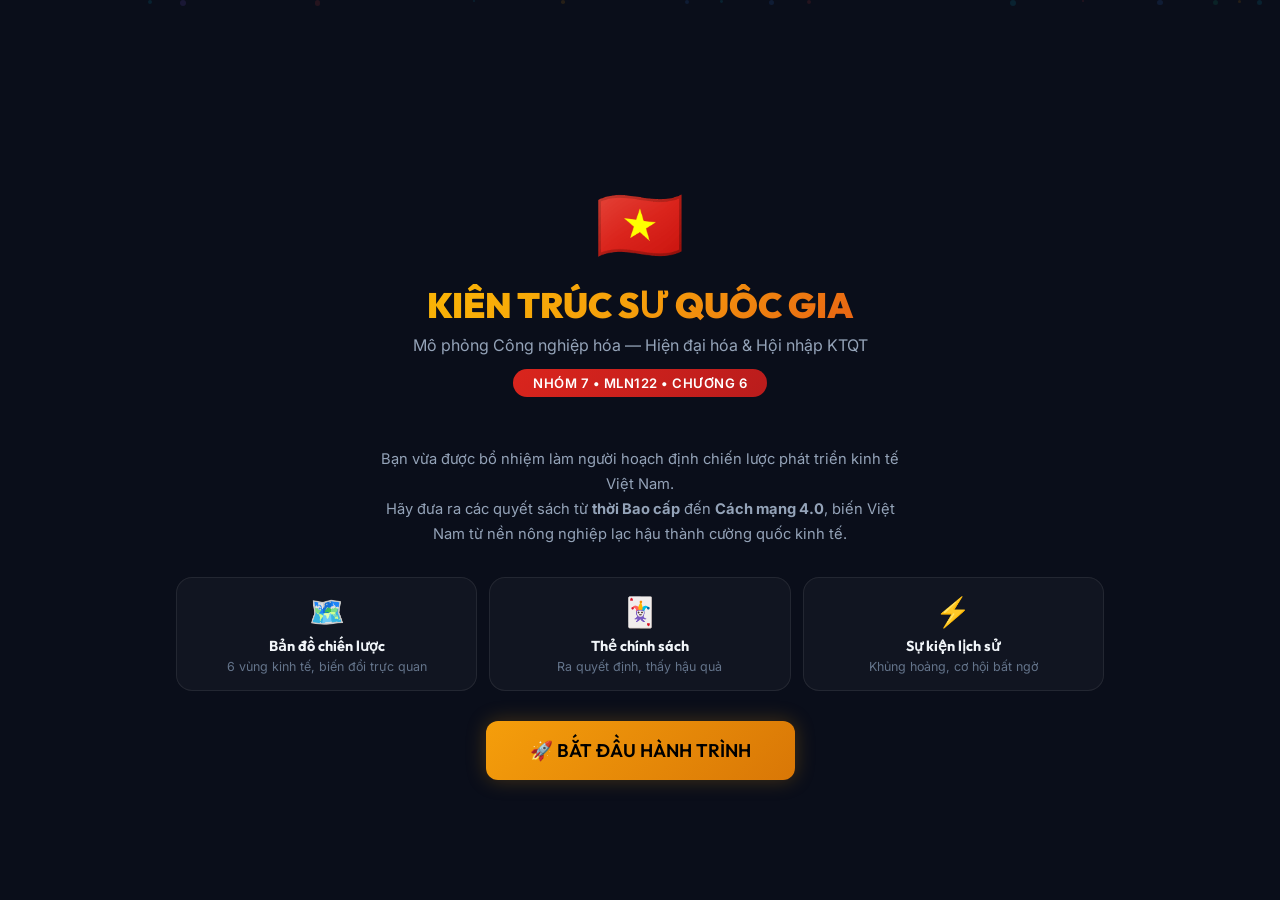
==== commit b0431ba6: "update" ====
--- a/index.html
+++ b/index.html
@@ -2,1578 +2,963 @@
 <html lang="vi">
 <head>
     <meta charset="UTF-8">
-    <meta name="viewport" content="width=device-width, initial-scale=1.0">
-    <title>Thương Trường Xuyên Thế Kỷ: Từ 1986 đến 4.0 | Nhóm 7</title>
-    <meta name="description" content="Sàn giao dịch Đổi Mới - Trò chơi mô phỏng Công nghiệp hóa Hiện đại hóa Việt Nam">
+    <meta name="viewport" content="width=device-width, initial-scale=1.0, maximum-scale=1.0, user-scalable=no">
+    <title>Kiến Trúc Sư Quốc Gia | Nhóm 7 — MLN122</title>
+    <meta name="description" content="Game mô phỏng CNH-HĐH & Hội nhập KTQT Việt Nam — Chương 6 MLN122">
     <link rel="preconnect" href="https://fonts.googleapis.com">
     <link rel="preconnect" href="https://fonts.gstatic.com" crossorigin>
     <link href="https://fonts.googleapis.com/css2?family=Outfit:wght@300;400;500;600;700;800;900&family=Inter:wght@300;400;500;600;700&family=JetBrains+Mono:wght@400;600&display=swap" rel="stylesheet">
     <style>
-        /* ==================== DESIGN SYSTEM ==================== */
+        /* ===== ROOT & RESET ===== */
         :root {
-            --bg-primary: #0a0e1a;
-            --bg-secondary: #111827;
-            --bg-card: rgba(17, 24, 39, 0.7);
-            --bg-glass: rgba(255, 255, 255, 0.05);
-            --border-glass: rgba(255, 255, 255, 0.1);
-            --text-primary: #f1f5f9;
-            --text-secondary: #94a3b8;
-            --text-muted: #64748b;
-            --accent-gold: #f59e0b;
-            --accent-gold-light: #fbbf24;
-            --accent-red: #ef4444;
-            --accent-red-dark: #dc2626;
-            --accent-green: #10b981;
-            --accent-blue: #3b82f6;
-            --accent-purple: #8b5cf6;
-            --accent-cyan: #06b6d4;
-            --accent-pink: #ec4899;
-            --vn-red: #da251d;
-            --vn-yellow: #ffcd00;
-            --shadow-glow-gold: 0 0 20px rgba(245, 158, 11, 0.3);
-            --shadow-glow-red: 0 0 30px rgba(239, 68, 68, 0.4);
-            --shadow-glow-green: 0 0 20px rgba(16, 185, 129, 0.3);
-            --shadow-card: 0 8px 32px rgba(0, 0, 0, 0.3);
-            --radius-sm: 8px;
-            --radius-md: 12px;
-            --radius-lg: 16px;
-            --radius-xl: 24px;
-            --transition-fast: 0.2s cubic-bezier(0.4, 0, 0.2, 1);
-            --transition-normal: 0.3s cubic-bezier(0.4, 0, 0.2, 1);
-            --transition-slow: 0.5s cubic-bezier(0.4, 0, 0.2, 1);
+            --bg-primary: #0a0e1a; --bg-secondary: #111827; --bg-tertiary: #1e293b;
+            --bg-card: rgba(17, 24, 39, 0.75); --border-glass: rgba(255,255,255,0.08);
+            --text-primary: #f1f5f9; --text-secondary: #94a3b8; --text-muted: #64748b;
+            --gold: #f59e0b; --gold-light: #fbbf24; --gold-dim: rgba(245,158,11,0.15);
+            --red: #ef4444; --red-dark: #dc2626; --red-dim: rgba(239,68,68,0.15);
+            --green: #10b981; --green-dim: rgba(16,185,129,0.15);
+            --blue: #3b82f6; --blue-dim: rgba(59,130,246,0.15);
+            --purple: #8b5cf6; --purple-dim: rgba(139,92,246,0.15);
+            --cyan: #06b6d4; --pink: #ec4899;
+            --vn-red: #da251d; --vn-yellow: #ffcd00;
+            --radius-sm: 8px; --radius-md: 12px; --radius-lg: 16px; --radius-xl: 24px;
+            --shadow-gold: 0 0 20px rgba(245,158,11,0.25);
+            --shadow-red: 0 0 25px rgba(239,68,68,0.3);
+            --transition: 0.3s cubic-bezier(0.4,0,0.2,1);
         }
-
-        *, *::before, *::after { margin: 0; padding: 0; box-sizing: border-box; }
-        html { font-size: 16px; scroll-behavior: smooth; }
-
-        body {
-            font-family: 'Inter', -apple-system, sans-serif;
-            background: linear-gradient(135deg, #0a0e1a 0%, #1a1a2e 50%, #0a1628 100%);
-            color: var(--text-primary);
-            min-height: 100vh;
-            overflow-x: hidden;
-            transition: background 1s ease;
+        *,*::before,*::after{margin:0;padding:0;box-sizing:border-box}
+        html{font-size:16px;scroll-behavior:smooth}
+        body{font-family:'Inter',-apple-system,sans-serif;background:var(--bg-primary);color:var(--text-primary);min-height:100vh;overflow-x:hidden;transition:background 1.5s ease}
+        h1,h2,h3,h4{font-family:'Outfit',sans-serif}
+
+        /* ===== PARTICLES ===== */
+        .particles{position:fixed;inset:0;pointer-events:none;z-index:0;overflow:hidden}
+        .particles .dot{position:absolute;border-radius:50%;opacity:.12;animation:floatUp 18s infinite linear}
+        @keyframes floatUp{0%{transform:translateY(100vh) rotate(0);opacity:0}10%{opacity:.12}90%{opacity:.12}100%{transform:translateY(-10vh) rotate(720deg);opacity:0}}
+
+        /* ===== SCREENS ===== */
+        .screen{display:none;position:relative;z-index:1;min-height:100vh;animation:fadeIn .6s ease}
+        .screen.active{display:flex;flex-direction:column}
+        @keyframes fadeIn{from{opacity:0;transform:translateY(12px)}to{opacity:1;transform:translateY(0)}}
+        .container{max-width:960px;margin:0 auto;padding:20px 16px;width:100%}
+
+        /* ===== BUTTONS ===== */
+        .btn{display:inline-flex;align-items:center;justify-content:center;gap:8px;padding:14px 28px;border:none;border-radius:var(--radius-md);font-family:'Outfit',sans-serif;font-size:1rem;font-weight:600;cursor:pointer;transition:var(--transition);position:relative;overflow:hidden}
+        .btn:active{transform:scale(.96)}
+        .btn-gold{background:linear-gradient(135deg,var(--gold),#d97706);color:#000;box-shadow:var(--shadow-gold)}
+        .btn-gold:hover{box-shadow:0 0 35px rgba(245,158,11,0.4);transform:translateY(-2px)}
+        .btn-red{background:linear-gradient(135deg,var(--red),var(--red-dark));color:#fff;box-shadow:var(--shadow-red)}
+        .btn-outline{background:transparent;border:1px solid var(--border-glass);color:var(--text-primary)}
+        .btn-outline:hover{border-color:var(--gold);color:var(--gold)}
+        .btn-lg{padding:18px 44px;font-size:1.15rem}
+        .btn-block{width:100%}
+        .btn:disabled{opacity:.4;cursor:not-allowed;pointer-events:none}
+
+        /* ===== CARD ===== */
+        .card{background:var(--bg-card);backdrop-filter:blur(20px);border:1px solid var(--border-glass);border-radius:var(--radius-xl);padding:24px;margin-bottom:16px}
+
+        /* ===== TOAST ===== */
+        .toast-box{position:fixed;top:16px;right:16px;z-index:9000;display:flex;flex-direction:column;gap:6px}
+        .toast{padding:12px 18px;background:var(--bg-secondary);border:1px solid var(--border-glass);border-radius:var(--radius-md);font-size:.85rem;animation:toastIn .3s ease,toastOut .3s ease 2.7s forwards;max-width:340px;backdrop-filter:blur(20px);box-shadow:0 6px 24px rgba(0,0,0,.4)}
+        .toast.success{border-left:3px solid var(--green)}.toast.error{border-left:3px solid var(--red)}.toast.info{border-left:3px solid var(--blue)}.toast.warning{border-left:3px solid var(--gold)}
+        @keyframes toastIn{from{opacity:0;transform:translateX(40px)}to{opacity:1;transform:translateX(0)}}
+        @keyframes toastOut{from{opacity:1}to{opacity:0;transform:translateX(40px)}}
+
+        /* ===== CONFETTI ===== */
+        .confetti-box{position:fixed;inset:0;pointer-events:none;z-index:8000;overflow:hidden}
+        .cf{position:absolute;width:10px;height:10px;top:-10px;animation:cfFall linear forwards}
+        @keyframes cfFall{0%{transform:translateY(0) rotate(0);opacity:1}100%{transform:translateY(100vh) rotate(720deg);opacity:0}}
+
+        /* ===============================================
+           SCREEN 1: INTRO
+           =============================================== */
+        .intro-hero{text-align:center;padding:60px 0 30px}
+        .intro-hero .flag{font-size:72px;display:block;margin-bottom:16px;animation:pulse 2.5s infinite}
+        @keyframes pulse{0%,100%{transform:scale(1)}50%{transform:scale(1.08)}}
+        .intro-hero h1{font-size:2.2rem;font-weight:900;line-height:1.2;background:linear-gradient(135deg,var(--vn-yellow),var(--gold),var(--vn-red));-webkit-background-clip:text;-webkit-text-fill-color:transparent;background-clip:text}
+        .intro-hero .sub{font-size:1rem;color:var(--text-secondary);margin-top:8px}
+        .intro-hero .badge{display:inline-block;margin-top:14px;padding:6px 20px;background:linear-gradient(135deg,var(--vn-red),#b91c1c);border-radius:999px;font-size:.82rem;font-weight:600;color:#fff;letter-spacing:.5px}
+        .intro-desc{text-align:center;color:var(--text-secondary);font-size:.92rem;line-height:1.7;margin:20px 0 30px;max-width:520px;margin-left:auto;margin-right:auto}
+        .intro-features{display:grid;grid-template-columns:repeat(auto-fit,minmax(200px,1fr));gap:12px;margin-bottom:30px}
+        .intro-feat{padding:16px;background:rgba(255,255,255,.03);border:1px solid var(--border-glass);border-radius:var(--radius-lg);text-align:center;transition:var(--transition)}
+        .intro-feat:hover{border-color:var(--gold);transform:translateY(-2px)}
+        .intro-feat .if-icon{font-size:1.8rem;margin-bottom:8px}
+        .intro-feat .if-title{font-family:'Outfit',sans-serif;font-weight:700;font-size:.9rem;margin-bottom:4px}
+        .intro-feat .if-desc{font-size:.78rem;color:var(--text-muted)}
+
+        /* ===============================================
+           SCREEN 2: ERA TRANSITION
+           =============================================== */
+        .era-screen{display:flex;align-items:center;justify-content:center;min-height:100vh;text-align:center}
+        .era-content{animation:eraIn 1s cubic-bezier(.4,0,.2,1)}
+        @keyframes eraIn{from{opacity:0;transform:scale(.85) translateY(20px)}to{opacity:1;transform:scale(1) translateY(0)}}
+        .era-icon{font-size:5rem;display:block;margin-bottom:16px;animation:pulse 2s infinite}
+        .era-period{font-family:'JetBrains Mono',monospace;font-size:1rem;color:var(--gold-light);letter-spacing:2px;margin-bottom:8px}
+        .era-title{font-size:2rem;font-weight:900;margin-bottom:12px}
+        .era-desc{color:var(--text-secondary);font-size:.95rem;line-height:1.7;max-width:500px;margin:0 auto 24px}
+
+        /* ===============================================
+           SCREEN 3: MAIN GAME
+           =============================================== */
+        /* --- STATS BAR --- */
+        .stats-bar{display:flex;gap:12px;padding:14px 18px;background:var(--bg-card);backdrop-filter:blur(20px);border:1px solid var(--border-glass);border-radius:var(--radius-lg);margin-bottom:14px;flex-wrap:wrap;align-items:center}
+        .stat-item{flex:1;min-width:140px}
+        .stat-label{font-size:.7rem;color:var(--text-muted);text-transform:uppercase;letter-spacing:1px;margin-bottom:4px;display:flex;align-items:center;gap:4px;font-weight:600}
+        .stat-bar-bg{height:10px;background:rgba(255,255,255,.06);border-radius:99px;overflow:hidden;position:relative}
+        .stat-bar-fill{height:100%;border-radius:99px;transition:width .8s cubic-bezier(.4,0,.2,1);position:relative}
+        .stat-bar-fill.economy{background:linear-gradient(90deg,#d97706,var(--gold-light))}
+        .stat-bar-fill.independence{background:linear-gradient(90deg,#059669,var(--green))}
+        .stat-bar-fill.tech{background:linear-gradient(90deg,#7c3aed,var(--purple))}
+        .stat-bar-fill.danger{animation:barPulse 1s infinite}
+        @keyframes barPulse{0%,100%{opacity:1}50%{opacity:.5}}
+        .stat-val{font-family:'JetBrains Mono',monospace;font-size:.75rem;font-weight:600;margin-top:2px;text-align:right}
+        .stat-change{display:inline-block;font-family:'JetBrains Mono',monospace;font-size:.72rem;font-weight:700;animation:popChange .6s ease;margin-left:6px}
+        .stat-change.up{color:var(--green)}.stat-change.down{color:var(--red)}
+        @keyframes popChange{0%{opacity:0;transform:translateY(8px) scale(.8)}50%{opacity:1;transform:translateY(-4px) scale(1.15)}100%{opacity:0;transform:translateY(-12px) scale(.9)}}
+
+        /* --- ERA INDICATOR --- */
+        .era-indicator{display:flex;align-items:center;justify-content:space-between;padding:10px 16px;background:var(--bg-card);border:1px solid var(--border-glass);border-radius:var(--radius-lg);margin-bottom:14px;flex-wrap:wrap;gap:8px}
+        .era-info{display:flex;align-items:center;gap:8px}
+        .era-badge{padding:5px 14px;border-radius:var(--radius-md);font-family:'Outfit',sans-serif;font-weight:700;font-size:.85rem}
+        .era-badge.e0{background:var(--gold-dim);color:var(--gold-light);border:1px solid rgba(245,158,11,.3)}
+        .era-badge.e1{background:var(--blue-dim);color:var(--blue);border:1px solid rgba(59,130,246,.3)}
+        .era-badge.e2{background:var(--red-dim);color:var(--red);border:1px solid rgba(239,68,68,.3)}
+        .era-badge.e3{background:var(--purple-dim);color:var(--purple);border:1px solid rgba(139,92,246,.3)}
+        .turn-info{font-family:'JetBrains Mono',monospace;font-size:.82rem;color:var(--text-secondary)}
+
+        /* --- GAME LAYOUT --- */
+        .game-layout{display:grid;grid-template-columns:1fr 320px;gap:14px}
+        @media(max-width:900px){.game-layout{grid-template-columns:1fr}}
+
+        /* --- MAP --- */
+        .map-title{font-size:.95rem;font-weight:700;margin-bottom:10px;display:flex;align-items:center;gap:6px}
+        .map-grid{display:grid;grid-template-columns:repeat(3,1fr);gap:10px}
+        @media(max-width:600px){.map-grid{grid-template-columns:repeat(2,1fr)}}
+        .zone{background:var(--bg-card);border:1px solid var(--border-glass);border-radius:var(--radius-lg);padding:16px;text-align:center;cursor:pointer;transition:all var(--transition);position:relative;overflow:hidden}
+        .zone::before{content:'';position:absolute;top:0;left:0;right:0;height:3px;transition:background .5s ease}
+        .zone.lv0::before{background:linear-gradient(90deg,#16a34a,#22c55e)}
+        .zone.lv1::before{background:linear-gradient(90deg,#d97706,var(--gold-light))}
+        .zone.lv2::before{background:linear-gradient(90deg,#2563eb,var(--blue))}
+        .zone.lv3::before{background:linear-gradient(90deg,#7c3aed,var(--purple))}
+        .zone:hover{border-color:var(--gold);transform:translateY(-3px);box-shadow:0 8px 30px rgba(0,0,0,.3)}
+        .zone.selected{border-color:var(--gold);box-shadow:var(--shadow-gold);transform:translateY(-3px)}
+        .zone.pulse-up{animation:zonePulseUp .8s ease}
+        @keyframes zonePulseUp{0%{box-shadow:none}50%{box-shadow:0 0 25px rgba(16,185,129,.4)}100%{box-shadow:none}}
+        .zone-icon{font-size:2rem;margin-bottom:6px;display:block;transition:transform .5s ease}
+        .zone-name{font-family:'Outfit',sans-serif;font-size:.82rem;font-weight:700;margin-bottom:2px}
+        .zone-level{font-size:.7rem;color:var(--text-muted);font-weight:500}
+        .zone.lv0{background:rgba(22,163,74,.05)}.zone.lv1{background:rgba(217,119,6,.05)}.zone.lv2{background:rgba(37,99,235,.05)}.zone.lv3{background:rgba(124,58,237,.08)}
+
+        /* --- SIDEBAR --- */
+        .sidebar{display:flex;flex-direction:column;gap:12px}
+        .sidebar .card{padding:18px}
+        .sidebar .card h3{font-size:.92rem;font-weight:700;margin-bottom:12px;display:flex;align-items:center;gap:6px}
+
+        /* --- POLICY CARDS --- */
+        .policy-list{display:flex;flex-direction:column;gap:8px}
+        .policy{display:flex;align-items:center;gap:10px;padding:12px;background:rgba(255,255,255,.03);border:1px solid var(--border-glass);border-radius:var(--radius-md);cursor:pointer;transition:all var(--transition)}
+        .policy:hover{border-color:var(--gold);background:rgba(245,158,11,.04)}
+        .policy.selected{border-color:var(--gold);background:var(--gold-dim);box-shadow:0 0 12px rgba(245,158,11,.15)}
+        .policy.used{opacity:.35;pointer-events:none}
+        .policy .p-emoji{font-size:1.4rem;flex-shrink:0}
+        .policy .p-info{flex:1}
+        .policy .p-name{font-size:.82rem;font-weight:600;margin-bottom:2px}
+        .policy .p-effects{font-family:'JetBrains Mono',monospace;font-size:.68rem;color:var(--text-muted);display:flex;gap:8px;flex-wrap:wrap}
+        .p-eff{padding:1px 5px;border-radius:4px;font-weight:600}
+        .p-eff.pos{color:var(--green);background:rgba(16,185,129,.08)}
+        .p-eff.neg{color:var(--red);background:rgba(239,68,68,.08)}
+
+        /* --- ACTION BUTTON --- */
+        .action-area{margin-top:12px}
+        .hint-text{font-size:.78rem;color:var(--text-muted);text-align:center;margin-top:8px;font-style:italic}
+
+        /* ===============================================
+           KNOWLEDGE POPUP
+           =============================================== */
+        .overlay{display:none;position:fixed;inset:0;z-index:5000;align-items:center;justify-content:center}
+        .overlay.active{display:flex}
+        .overlay-bg{position:absolute;inset:0;background:rgba(0,0,0,.65);backdrop-filter:blur(6px)}
+        .modal{position:relative;z-index:1;background:var(--bg-secondary);border:1px solid var(--border-glass);border-radius:var(--radius-xl);padding:28px;max-width:520px;width:90%;max-height:85vh;overflow-y:auto;animation:modalIn .4s cubic-bezier(.4,0,.2,1)}
+        @keyframes modalIn{from{opacity:0;transform:scale(.9) translateY(12px)}to{opacity:1;transform:scale(1) translateY(0)}}
+        .modal h2{font-size:1.2rem;font-weight:800;margin-bottom:14px;display:flex;align-items:center;gap:8px}
+        .modal p,.modal .kn-text{color:var(--text-secondary);line-height:1.75;font-size:.9rem;margin-bottom:10px}
+        .kn-highlight{color:var(--gold-light);font-weight:600}
+        .kn-quote{padding:14px 18px;background:var(--gold-dim);border-left:3px solid var(--gold);border-radius:0 var(--radius-sm) var(--radius-sm) 0;margin:14px 0;font-style:italic;color:var(--text-secondary);line-height:1.7;font-size:.88rem}
+        .kn-effects{display:flex;gap:10px;flex-wrap:wrap;margin:14px 0;padding:12px;background:rgba(255,255,255,.03);border-radius:var(--radius-md)}
+        .kn-eff{font-family:'JetBrains Mono',monospace;font-size:.82rem;font-weight:700;display:flex;align-items:center;gap:4px}
+        .kn-eff.pos{color:var(--green)}.kn-eff.neg{color:var(--red)}
+
+        /* ===============================================
+           EVENT OVERLAY
+           =============================================== */
+        .event-overlay{display:none;position:fixed;inset:0;z-index:6000;align-items:center;justify-content:center;background:rgba(0,0,0,.88)}
+        .event-overlay.active{display:flex;animation:shake .5s ease}
+        @keyframes shake{0%,100%{transform:translateX(0)}10%,30%,50%,70%,90%{transform:translateX(-4px)}20%,40%,60%,80%{transform:translateX(4px)}}
+        .event-content{text-align:center;animation:eventIn .8s cubic-bezier(.4,0,.2,1);max-width:520px;padding:0 20px}
+        @keyframes eventIn{from{opacity:0;transform:scale(.3) rotate(-8deg)}to{opacity:1;transform:scale(1) rotate(0)}}
+        .event-icon{font-size:5rem;display:block;margin-bottom:16px;animation:pulse 1s infinite}
+        .event-title{font-size:2rem;font-weight:900;color:var(--red);text-transform:uppercase;letter-spacing:2px;text-shadow:0 0 30px rgba(239,68,68,.5);margin-bottom:8px}
+        .event-year{font-family:'JetBrains Mono',monospace;font-size:1rem;color:var(--gold-light);margin-bottom:16px}
+        .event-desc{color:var(--text-secondary);font-size:.95rem;line-height:1.7;margin-bottom:24px}
+        .event-effects{display:flex;justify-content:center;gap:16px;margin-bottom:24px}
+        .event-eff{font-family:'JetBrains Mono',monospace;font-size:1.1rem;font-weight:700;padding:6px 14px;border-radius:var(--radius-md)}
+        .event-eff.neg{color:var(--red);background:var(--red-dim);border:1px solid rgba(239,68,68,.3)}
+        .event-eff.pos{color:var(--green);background:var(--green-dim);border:1px solid rgba(16,185,129,.3)}
+        .ev-stripe-top,.ev-stripe-bot{position:fixed;left:0;right:0;height:5px;z-index:6001;background:repeating-linear-gradient(45deg,var(--red),var(--red) 18px,#000 18px,#000 36px);animation:stripeScroll 1s linear infinite}
+        .ev-stripe-top{top:0}.ev-stripe-bot{bottom:0}
+        @keyframes stripeScroll{0%{background-position:0 0}100%{background-position:50px 0}}
+
+        /* ===============================================
+           ENDING SCREEN
+           =============================================== */
+        .ending-hero{text-align:center;margin-bottom:28px}
+        .ending-hero .trophy{font-size:4.5rem;display:block;margin-bottom:14px;animation:tBounce 1s ease infinite}
+        @keyframes tBounce{0%,100%{transform:translateY(0)}50%{transform:translateY(-10px)}}
+        .ending-hero h1{font-size:2rem;font-weight:900;margin-bottom:6px}
+        .ending-hero .ending-sub{color:var(--text-secondary);font-size:.95rem}
+        .final-stats{display:grid;grid-template-columns:repeat(3,1fr);gap:12px;margin-bottom:20px}
+        .final-stat{padding:18px;background:var(--bg-card);border:1px solid var(--border-glass);border-radius:var(--radius-lg);text-align:center}
+        .final-stat .fs-icon{font-size:1.5rem;margin-bottom:4px}
+        .final-stat .fs-label{font-size:.72rem;color:var(--text-muted);text-transform:uppercase;letter-spacing:.5px;margin-bottom:4px}
+        .final-stat .fs-val{font-family:'JetBrains Mono',monospace;font-size:1.8rem;font-weight:700}
+        .final-stat .fs-val.good{color:var(--green)}.final-stat .fs-val.mid{color:var(--gold-light)}.final-stat .fs-val.bad{color:var(--red)}
+        .theory-point{padding:12px 0;border-bottom:1px solid rgba(255,255,255,.05)}
+        .theory-point:last-child{border-bottom:none}
+        .theory-point .tp-title{font-weight:700;font-size:.9rem;margin-bottom:4px;color:var(--gold-light)}
+        .theory-point .tp-desc{font-size:.85rem;color:var(--text-secondary);line-height:1.65}
+        .map-result{display:grid;grid-template-columns:repeat(3,1fr);gap:8px;margin-bottom:16px}
+        .mr-zone{padding:10px;border-radius:var(--radius-md);text-align:center;font-size:.78rem;font-weight:600}
+        .mr-zone .mr-icon{font-size:1.3rem;display:block;margin-bottom:2px}
+
+        /* ===== RESPONSIVE ===== */
+        @media(max-width:768px){
+            .intro-hero h1{font-size:1.6rem}
+            .era-title{font-size:1.5rem}
+            .stats-bar{gap:8px;padding:10px 14px}
+            .stat-item{min-width:100px}
+            .final-stats{grid-template-columns:1fr 1fr 1fr}
         }
-
-        h1, h2, h3, h4, h5, h6 { font-family: 'Outfit', sans-serif; }
-
-        /* ==================== ANIMATED BACKGROUND ==================== */
-        .bg-particles {
-            position: fixed; top: 0; left: 0; width: 100%; height: 100%;
-            pointer-events: none; z-index: 0; overflow: hidden;
+        @media(max-width:500px){
+            .map-grid{grid-template-columns:1fr 1fr}
+            .final-stats{grid-template-columns:1fr}
         }
-        .bg-particles .particle {
-            position: absolute; border-radius: 50%; opacity: 0.15;
-            animation: floatParticle 20s infinite linear;
-        }
-        @keyframes floatParticle {
-            0% { transform: translateY(100vh) rotate(0deg); opacity: 0; }
-            10% { opacity: 0.15; }
-            90% { opacity: 0.15; }
-            100% { transform: translateY(-10vh) rotate(720deg); opacity: 0; }
-        }
-
-        /* ==================== SCREENS ==================== */
-        .screen {
-            display: none; position: relative; z-index: 1;
-            min-height: 100vh; animation: fadeIn 0.5s ease;
-        }
-        .screen.active { display: block; }
-        @keyframes fadeIn {
-            from { opacity: 0; transform: translateY(20px); }
-            to { opacity: 1; transform: translateY(0); }
-        }
-
-        /* ==================== LANDING SCREEN (PHONE) ==================== */
-        .landing-container {
-            max-width: 500px; margin: 0 auto; padding: 32px 20px;
-            min-height: 100vh; display: flex; flex-direction: column;
-        }
-        .landing-hero {
-            text-align: center; padding: 40px 0 32px;
-        }
-        .landing-hero .flag-big { font-size: 64px; display: block; margin-bottom: 16px; animation: pulse 2s infinite; }
-        @keyframes pulse { 0%, 100% { transform: scale(1); } 50% { transform: scale(1.08); } }
-        .landing-hero h1 {
-            font-size: 1.8rem; font-weight: 900; line-height: 1.2;
-            background: linear-gradient(135deg, var(--vn-yellow), var(--accent-gold), var(--vn-red));
-            -webkit-background-clip: text; -webkit-text-fill-color: transparent; background-clip: text;
-        }
-        .landing-hero .subtitle { font-size: 0.95rem; color: var(--text-secondary); margin-top: 8px; }
-        .landing-hero .group-badge {
-            display: inline-block; margin-top: 16px; padding: 6px 20px;
-            background: linear-gradient(135deg, var(--vn-red), #b91c1c);
-            border-radius: 999px; font-size: 0.8rem; font-weight: 600; color: white; letter-spacing: 1px;
-        }
-
-        .landing-card {
-            background: var(--bg-card); backdrop-filter: blur(20px);
-            border: 1px solid var(--border-glass); border-radius: var(--radius-xl);
-            padding: 24px; margin-bottom: 16px;
-        }
-        .landing-card h2 {
-            font-size: 1.1rem; font-weight: 700; margin-bottom: 14px;
-            display: flex; align-items: center; gap: 8px;
-        }
-        .landing-card .rules-text {
-            color: var(--text-secondary); line-height: 1.8; font-size: 0.88rem;
-        }
-        .landing-card .rules-text strong.phase1 { color: var(--accent-gold-light); }
-        .landing-card .rules-text strong.phase2 { color: var(--accent-red); }
-        .landing-card .rules-text strong.phase3 { color: var(--accent-purple); }
-
-        .card-table { width: 100%; border-collapse: collapse; margin-top: 12px; }
-        .card-table th {
-            text-align: left; font-size: 0.75rem; text-transform: uppercase;
-            color: var(--text-muted); padding: 6px 8px; letter-spacing: 0.5px;
-            border-bottom: 1px solid var(--border-glass);
-        }
-        .card-table td {
-            padding: 8px; font-size: 0.85rem; border-bottom: 1px solid rgba(255,255,255,0.03);
-        }
-        .card-table .card-name { display: flex; align-items: center; gap: 6px; font-weight: 500; }
-        .card-table .price { font-family: 'JetBrains Mono', monospace; color: var(--accent-gold-light); font-weight: 600; }
-        .card-table .points { font-family: 'JetBrains Mono', monospace; color: var(--accent-green); font-weight: 600; }
-        .card-table .locked { opacity: 0.4; }
-        .card-table .locked td::after { content: ' 🔒'; font-size: 0.7rem; }
-
-        .phase-badge {
-            display: inline-block; padding: 3px 10px; border-radius: 999px;
-            font-size: 0.7rem; font-weight: 600; letter-spacing: 0.3px;
-        }
-        .phase-badge.pb-1 { background: rgba(245, 158, 11, 0.15); color: var(--accent-gold-light); border: 1px solid rgba(245, 158, 11, 0.3); }
-        .phase-badge.pb-2 { background: rgba(239, 68, 68, 0.15); color: var(--accent-red); border: 1px solid rgba(239, 68, 68, 0.3); }
-
-        .combo-info {
-            margin-top: 12px; padding: 12px; background: rgba(245, 158, 11, 0.05);
-            border: 1px solid rgba(245, 158, 11, 0.15); border-radius: var(--radius-md);
-        }
-        .combo-info h4 {
-            font-size: 0.85rem; color: var(--accent-gold-light); margin-bottom: 8px;
-        }
-        .combo-row {
-            display: flex; justify-content: space-between; align-items: center;
-            padding: 4px 0; font-size: 0.8rem; color: var(--text-secondary);
-        }
-        .combo-row .combo-bonus {
-            font-family: 'JetBrains Mono', monospace; color: var(--accent-green); font-weight: 600;
-        }
-
-        .ai-disclosure {
-            background: var(--bg-card); backdrop-filter: blur(20px);
-            border: 1px solid rgba(139, 92, 246, 0.2); border-radius: var(--radius-xl);
-            padding: 20px; margin-bottom: 16px;
-        }
-        .ai-disclosure h3 {
-            font-size: 0.95rem; font-weight: 700; color: var(--accent-purple);
-            margin-bottom: 10px; display: flex; align-items: center; gap: 6px;
-        }
-        .ai-disclosure p {
-            font-size: 0.82rem; color: var(--text-secondary); line-height: 1.6; margin-bottom: 6px;
-        }
-        .ai-disclosure .ai-tag {
-            display: inline-block; padding: 2px 8px; border-radius: 999px; font-size: 0.7rem;
-            background: rgba(139, 92, 246, 0.1); border: 1px solid rgba(139, 92, 246, 0.3);
-            color: var(--accent-purple); font-weight: 600; margin-right: 4px;
-        }
-
-        .landing-footer {
-            text-align: center; padding: 24px 0; margin-top: auto;
-            font-size: 0.8rem; color: var(--text-muted);
-        }
-
-        /* ==================== SETUP SCREEN (ADMIN) ==================== */
-        .setup-container { max-width: 800px; margin: 0 auto; padding: 40px 20px; }
-        .setup-logo { text-align: center; margin-bottom: 48px; }
-        .setup-logo .flag-icon { font-size: 48px; margin-bottom: 16px; display: block; animation: pulse 2s infinite; }
-        .setup-logo h1 {
-            font-size: 2.2rem; font-weight: 900;
-            background: linear-gradient(135deg, var(--vn-yellow), var(--accent-gold), var(--vn-red));
-            -webkit-background-clip: text; -webkit-text-fill-color: transparent; background-clip: text;
-            letter-spacing: -0.5px; line-height: 1.2;
-        }
-        .setup-logo .subtitle { font-size: 1rem; color: var(--text-secondary); margin-top: 8px; font-weight: 300; }
-        .setup-logo .group-badge {
-            display: inline-block; margin-top: 16px; padding: 6px 20px;
-            background: linear-gradient(135deg, var(--vn-red), #b91c1c);
-            border-radius: 999px; font-size: 0.85rem; font-weight: 600; color: white; letter-spacing: 1px;
-        }
-
-        .setup-card {
-            background: var(--bg-card); backdrop-filter: blur(20px);
-            border: 1px solid var(--border-glass); border-radius: var(--radius-xl);
-            padding: 32px; margin-bottom: 24px;
-        }
-        .setup-card h2 {
-            font-size: 1.3rem; font-weight: 700; margin-bottom: 20px;
-            display: flex; align-items: center; gap: 10px;
-        }
-        .setup-card h2 .icon { font-size: 1.5rem; }
-
-        .input-group { margin-bottom: 16px; }
-        .input-group label { display: block; font-size: 0.85rem; color: var(--text-secondary); margin-bottom: 6px; font-weight: 500; }
-        .input-group input, .input-group select {
-            width: 100%; padding: 12px 16px; background: rgba(255, 255, 255, 0.05);
-            border: 1px solid var(--border-glass); border-radius: var(--radius-md);
-            color: var(--text-primary); font-family: 'Inter', sans-serif; font-size: 1rem;
-            transition: var(--transition-fast); outline: none;
-        }
-        .input-group input:focus, .input-group select:focus { border-color: var(--accent-gold); box-shadow: 0 0 0 3px rgba(245, 158, 11, 0.15); }
-        .input-group select option { background: var(--bg-secondary); color: var(--text-primary); }
-
-        .team-name-inputs { display: grid; grid-template-columns: repeat(auto-fill, minmax(220px, 1fr)); gap: 12px; margin-top: 16px; }
-        .team-name-input {
-            display: flex; align-items: center; gap: 10px; padding: 10px 14px;
-            background: rgba(255, 255, 255, 0.03); border: 1px solid var(--border-glass);
-            border-radius: var(--radius-md); transition: var(--transition-fast);
-        }
-        .team-name-input:hover { border-color: var(--accent-gold); background: rgba(245, 158, 11, 0.05); }
-        .team-name-input .team-num {
-            width: 30px; height: 30px; border-radius: 50%;
-            display: flex; align-items: center; justify-content: center;
-            font-weight: 700; font-size: 0.85rem; flex-shrink: 0;
-        }
-        .team-name-input input {
-            flex: 1; background: none; border: none; color: var(--text-primary);
-            font-family: 'Inter', sans-serif; font-size: 0.9rem; outline: none;
-        }
-
-        /* ==================== BUTTONS ==================== */
-        .btn {
-            display: inline-flex; align-items: center; justify-content: center; gap: 8px;
-            padding: 12px 28px; border: none; border-radius: var(--radius-md);
-            font-family: 'Outfit', sans-serif; font-size: 1rem; font-weight: 600;
-            cursor: pointer; transition: var(--transition-normal); position: relative; overflow: hidden;
-        }
-        .btn::after { content: ''; position: absolute; inset: 0; background: rgba(255,255,255,0); transition: var(--transition-fast); }
-        .btn:hover::after { background: rgba(255,255,255,0.1); }
-        .btn:active { transform: scale(0.97); }
-        .btn-primary { background: linear-gradient(135deg, var(--accent-gold), #d97706); color: #000; box-shadow: var(--shadow-glow-gold); }
-        .btn-danger { background: linear-gradient(135deg, var(--accent-red), var(--accent-red-dark)); color: white; box-shadow: var(--shadow-glow-red); }
-        .btn-success { background: linear-gradient(135deg, var(--accent-green), #059669); color: white; box-shadow: var(--shadow-glow-green); }
-        .btn-outline { background: transparent; border: 1px solid var(--border-glass); color: var(--text-primary); }
-        .btn-outline:hover { border-color: var(--accent-gold); color: var(--accent-gold); }
-        .btn-lg { padding: 16px 40px; font-size: 1.15rem; }
-        .btn-block { width: 100%; }
-        .btn-icon { width: 40px; height: 40px; padding: 0; border-radius: var(--radius-sm); }
-        .btn:disabled { opacity: 0.5; cursor: not-allowed; pointer-events: none; }
-
-        /* ==================== GAME SCREEN ==================== */
-        .game-container { padding: 12px 16px; max-width: 1600px; margin: 0 auto; }
-
-        .game-header {
-            display: flex; align-items: center; justify-content: space-between;
-            padding: 12px 20px; background: var(--bg-card); backdrop-filter: blur(20px);
-            border: 1px solid var(--border-glass); border-radius: var(--radius-lg); margin-bottom: 16px;
-        }
-        .game-header .logo-section { display: flex; align-items: center; gap: 12px; }
-        .game-header .game-title {
-            font-size: 1.1rem; font-weight: 800;
-            background: linear-gradient(135deg, var(--vn-yellow), var(--accent-gold));
-            -webkit-background-clip: text; -webkit-text-fill-color: transparent; background-clip: text;
-        }
-
-        .phase-indicator {
-            display: flex; align-items: center; gap: 8px; padding: 8px 16px;
-            background: rgba(245, 158, 11, 0.1); border: 1px solid rgba(245, 158, 11, 0.3);
-            border-radius: var(--radius-md); font-family: 'Outfit', sans-serif;
-            font-weight: 600; font-size: 0.95rem; color: var(--accent-gold-light);
-            transition: all 0.5s ease;
-        }
-        .phase-indicator.phase-2 {
-            background: rgba(239, 68, 68, 0.15); border-color: rgba(239, 68, 68, 0.4);
-            color: var(--accent-red); animation: pulseRed 1.5s infinite;
-        }
-        .phase-indicator.phase-3 {
-            background: rgba(139, 92, 246, 0.15); border-color: rgba(139, 92, 246, 0.4);
-            color: var(--accent-purple);
-        }
-        @keyframes pulseRed {
-            0%, 100% { box-shadow: 0 0 0 0 rgba(239, 68, 68, 0.3); }
-            50% { box-shadow: 0 0 20px 5px rgba(239, 68, 68, 0.2); }
-        }
-
-        .timer-section { display: flex; align-items: center; gap: 12px; }
-        .timer-display {
-            font-family: 'JetBrains Mono', monospace; font-size: 2rem; font-weight: 600;
-            color: var(--accent-gold-light); min-width: 90px; text-align: center; transition: color 0.3s;
-        }
-        .timer-display.urgent { color: var(--accent-red); animation: timerPulse 0.5s infinite; }
-        @keyframes timerPulse { 0%, 100% { opacity: 1; } 50% { opacity: 0.5; } }
-
-        .game-main { display: grid; grid-template-columns: 1fr 340px; gap: 16px; }
-
-        /* Teams Grid */
-        .teams-section h2 { font-size: 1.1rem; font-weight: 700; margin-bottom: 12px; display: flex; align-items: center; gap: 8px; }
-        .teams-grid { display: grid; grid-template-columns: repeat(auto-fill, minmax(280px, 1fr)); gap: 14px; }
-
-        .team-card {
-            background: var(--bg-card); backdrop-filter: blur(20px); border: 1px solid var(--border-glass);
-            border-radius: var(--radius-lg); padding: 18px; transition: all var(--transition-normal);
-            position: relative; overflow: hidden;
-        }
-        .team-card::before {
-            content: ''; position: absolute; top: 0; left: 0; right: 0; height: 3px;
-            background: var(--team-color, var(--accent-gold));
-            border-radius: var(--radius-lg) var(--radius-lg) 0 0;
-        }
-        .team-card:hover { border-color: var(--team-color, var(--accent-gold)); transform: translateY(-2px); box-shadow: 0 12px 40px rgba(0,0,0,0.3); }
-        .team-card.bankrupt { opacity: 0.5; border-color: var(--accent-red) !important; }
-        .team-card.bankrupt::after {
-            content: '💀 PHÁ SẢN'; position: absolute; top: 50%; left: 50%;
-            transform: translate(-50%, -50%) rotate(-15deg); font-family: 'Outfit', sans-serif;
-            font-size: 1.5rem; font-weight: 900; color: var(--accent-red);
-            text-shadow: 0 0 20px rgba(239, 68, 68, 0.5); z-index: 5; pointer-events: none;
-        }
-
-        .team-card-header { display: flex; align-items: center; justify-content: space-between; margin-bottom: 14px; }
-        .team-card-header .team-name {
-            font-family: 'Outfit', sans-serif; font-size: 1.05rem; font-weight: 700;
-            display: flex; align-items: center; gap: 8px;
-        }
-        .team-card-header .team-rank {
-            font-family: 'JetBrains Mono', monospace; font-size: 0.8rem; padding: 3px 10px;
-            border-radius: 999px; background: rgba(255,255,255,0.05); color: var(--text-secondary); font-weight: 600;
-        }
-        .team-card-header .team-rank.rank-1 { background: linear-gradient(135deg, rgba(245,158,11,0.2), rgba(234,179,8,0.2)); color: var(--accent-gold-light); border: 1px solid rgba(245,158,11,0.3); }
-        .team-card-header .team-rank.rank-2 { background: rgba(148,163,184,0.15); color: #c0c0c0; border: 1px solid rgba(148,163,184,0.2); }
-        .team-card-header .team-rank.rank-3 { background: rgba(180,120,60,0.15); color: #cd7f32; border: 1px solid rgba(180,120,60,0.2); }
-
-        .team-stats { display: grid; grid-template-columns: 1fr 1fr; gap: 8px; margin-bottom: 14px; }
-        .team-stat { padding: 8px 10px; background: rgba(255,255,255,0.03); border-radius: var(--radius-sm); text-align: center; }
-        .team-stat .stat-label { font-size: 0.7rem; color: var(--text-muted); text-transform: uppercase; letter-spacing: 0.5px; margin-bottom: 2px; }
-        .team-stat .stat-value { font-family: 'JetBrains Mono', monospace; font-size: 1.1rem; font-weight: 600; }
-        .team-stat .stat-value.money { color: var(--accent-gold-light); }
-        .team-stat .stat-value.points { color: var(--accent-green); }
-
-        .team-cards-list { display: flex; flex-wrap: wrap; gap: 6px; }
-        .card-badge {
-            display: inline-flex; align-items: center; gap: 4px; padding: 4px 10px;
-            border-radius: 999px; font-size: 0.75rem; font-weight: 600;
-            background: rgba(255,255,255,0.05); border: 1px solid rgba(255,255,255,0.08);
-            transition: var(--transition-fast);
-        }
-        .card-badge.labor { border-color: rgba(234,179,8,0.3); color: #fbbf24; }
-        .card-badge.mech1 { border-color: rgba(148,163,184,0.3); color: #94a3b8; }
-        .card-badge.mech2 { border-color: rgba(59,130,246,0.3); color: #60a5fa; }
-        .card-badge.hr { border-color: rgba(16,185,129,0.3); color: #34d399; }
-        .card-badge.ai { border-color: rgba(139,92,246,0.3); color: #a78bfa; }
-        .card-badge.bigdata { border-color: rgba(6,182,212,0.3); color: #22d3ee; }
-        .card-badge.print3d { border-color: rgba(236,72,153,0.3); color: #f472b6; }
-        .card-badge .devalued { text-decoration: line-through; opacity: 0.5; font-size: 0.65rem; margin-left: 2px; }
-
-        .team-actions { display: flex; gap: 6px; margin-top: 12px; }
-        .team-actions .btn { flex: 1; padding: 8px 12px; font-size: 0.8rem; }
-
-        .combo-badge {
-            display: inline-flex; align-items: center; gap: 4px; padding: 4px 10px;
-            border-radius: 999px; font-size: 0.7rem; font-weight: 700;
-            background: linear-gradient(135deg, rgba(245,158,11,0.15), rgba(234,179,8,0.15));
-            border: 1px solid rgba(245,158,11,0.4); color: var(--accent-gold-light);
-            margin-top: 8px; animation: comboPulse 2s infinite;
-        }
-        @keyframes comboPulse { 0%, 100% { box-shadow: 0 0 0 0 rgba(245,158,11,0.2); } 50% { box-shadow: 0 0 12px 3px rgba(245,158,11,0.15); } }
-
-        /* Sidebar */
-        .sidebar { display: flex; flex-direction: column; gap: 14px; }
-        .sidebar-card {
-            background: var(--bg-card); backdrop-filter: blur(20px);
-            border: 1px solid var(--border-glass); border-radius: var(--radius-lg); padding: 18px;
-        }
-        .sidebar-card h3 { font-size: 0.95rem; font-weight: 700; margin-bottom: 14px; display: flex; align-items: center; gap: 8px; }
-
-        .controls-grid { display: flex; flex-direction: column; gap: 8px; }
-
-        /* Shop */
-        .shop-item {
-            display: flex; align-items: center; justify-content: space-between;
-            padding: 10px 12px; background: rgba(255,255,255,0.03);
-            border: 1px solid var(--border-glass); border-radius: var(--radius-md);
-            margin-bottom: 8px; transition: var(--transition-fast); cursor: pointer;
-        }
-        .shop-item:hover { border-color: var(--accent-gold); background: rgba(245,158,11,0.05); }
-        .shop-item.locked { opacity: 0.4; pointer-events: none; cursor: not-allowed; }
-        .shop-item .item-info { display: flex; align-items: center; gap: 8px; }
-        .shop-item .item-emoji { font-size: 1.3rem; }
-        .shop-item .item-name { font-size: 0.85rem; font-weight: 600; }
-        .shop-item .item-meta { font-size: 0.7rem; color: var(--text-muted); }
-        .shop-item .item-price { font-family: 'JetBrains Mono', monospace; font-size: 0.85rem; font-weight: 600; color: var(--accent-gold-light); }
-        .shop-item .item-price .old-price { text-decoration: line-through; color: var(--accent-red); font-size: 0.7rem; margin-right: 4px; }
-
-        .buyer-selector { margin-bottom: 14px; }
-        .buyer-selector label { display: block; font-size: 0.8rem; color: var(--text-secondary); margin-bottom: 6px; }
-        .buyer-selector select {
-            width: 100%; padding: 10px 12px; background: rgba(255,255,255,0.05);
-            border: 1px solid var(--border-glass); border-radius: var(--radius-sm);
-            color: var(--text-primary); font-family: 'Inter', sans-serif; font-size: 0.9rem;
-            outline: none; cursor: pointer;
-        }
-        .buyer-selector select:focus { border-color: var(--accent-gold); }
-        .buyer-selector select option { background: var(--bg-secondary); }
-
-        /* Leaderboard */
-        .leaderboard-item {
-            display: flex; align-items: center; gap: 10px; padding: 10px 12px;
-            background: rgba(255,255,255,0.03); border-radius: var(--radius-sm);
-            margin-bottom: 6px; transition: all 0.6s cubic-bezier(0.4, 0, 0.2, 1);
-            position: relative;
-        }
-        .leaderboard-item .lb-rank {
-            width: 28px; height: 28px; border-radius: 50%;
-            display: flex; align-items: center; justify-content: center;
-            font-weight: 700; font-size: 0.8rem; background: rgba(255,255,255,0.05); flex-shrink: 0;
-        }
-        .leaderboard-item:nth-child(1) .lb-rank { background: linear-gradient(135deg, #f59e0b, #d97706); color: #000; }
-        .leaderboard-item:nth-child(2) .lb-rank { background: linear-gradient(135deg, #94a3b8, #64748b); color: #000; }
-        .leaderboard-item:nth-child(3) .lb-rank { background: linear-gradient(135deg, #cd7f32, #a0622e); color: #000; }
-        .leaderboard-item .lb-name { flex: 1; font-size: 0.85rem; font-weight: 600; }
-        .leaderboard-item .lb-score { font-family: 'JetBrains Mono', monospace; font-size: 0.9rem; font-weight: 600; color: var(--accent-green); }
-
-        /* Activity Log */
-        .activity-log { max-height: 180px; overflow-y: auto; scrollbar-width: thin; scrollbar-color: rgba(255,255,255,0.1) transparent; }
-        .activity-log::-webkit-scrollbar { width: 4px; }
-        .activity-log::-webkit-scrollbar-track { background: transparent; }
-        .activity-log::-webkit-scrollbar-thumb { background: rgba(255,255,255,0.1); border-radius: 4px; }
-        .log-entry {
-            padding: 6px 0; border-bottom: 1px solid rgba(255,255,255,0.03);
-            font-size: 0.78rem; color: var(--text-secondary); animation: slideIn 0.3s ease;
-        }
-        @keyframes slideIn { from { opacity: 0; transform: translateX(-10px); } to { opacity: 1; transform: translateX(0); } }
-        .log-entry .log-time { color: var(--text-muted); font-family: 'JetBrains Mono', monospace; font-size: 0.7rem; margin-right: 6px; }
-        .log-entry.buy { color: var(--accent-green); }
-        .log-entry.event { color: var(--accent-red); }
-        .log-entry.bonus { color: var(--accent-gold-light); }
-
-        /* ==================== OVERLAYS / MODALS ==================== */
-        .overlay { display: none; position: fixed; inset: 0; z-index: 1000; align-items: center; justify-content: center; }
-        .overlay.active { display: flex; }
-        .overlay-backdrop { position: absolute; inset: 0; background: rgba(0,0,0,0.7); backdrop-filter: blur(8px); }
-        .modal {
-            position: relative; z-index: 1; background: var(--bg-secondary);
-            border: 1px solid var(--border-glass); border-radius: var(--radius-xl);
-            padding: 36px; max-width: 600px; width: 90%; max-height: 85vh; overflow-y: auto;
-            animation: modalIn 0.4s cubic-bezier(0.4, 0, 0.2, 1);
-        }
-        @keyframes modalIn { from { opacity: 0; transform: scale(0.9) translateY(20px); } to { opacity: 1; transform: scale(1) translateY(0); } }
-        .modal h2 { font-size: 1.5rem; font-weight: 800; margin-bottom: 16px; }
-        .modal p { color: var(--text-secondary); line-height: 1.7; margin-bottom: 12px; font-size: 0.95rem; }
-        .modal .highlight { color: var(--accent-gold-light); font-weight: 600; }
-        .modal .theory-quote {
-            padding: 16px 20px; background: rgba(245,158,11,0.08);
-            border-left: 3px solid var(--accent-gold);
-            border-radius: 0 var(--radius-sm) var(--radius-sm) 0;
-            margin: 16px 0; font-style: italic; color: var(--text-secondary); line-height: 1.7;
-        }
-        .modal-actions { display: flex; gap: 10px; margin-top: 24px; }
-
-        /* ==================== GLOBALIZATION OVERLAY ==================== */
-        .globalization-overlay {
-            display: none; position: fixed; inset: 0; z-index: 2000;
-            align-items: center; justify-content: center; background: rgba(0,0,0,0.85);
-        }
-        .globalization-overlay.active { display: flex; animation: shakeScreen 0.5s ease; }
-        @keyframes shakeScreen {
-            0%, 100% { transform: translateX(0); }
-            10%, 30%, 50%, 70%, 90% { transform: translateX(-5px); }
-            20%, 40%, 60%, 80% { transform: translateX(5px); }
-        }
-        .globalization-content { text-align: center; animation: globeIn 0.8s cubic-bezier(0.4, 0, 0.2, 1); }
-        @keyframes globeIn { from { opacity: 0; transform: scale(0.3) rotate(-10deg); } to { opacity: 1; transform: scale(1) rotate(0); } }
-        .globalization-content .alert-icon { font-size: 6rem; display: block; margin-bottom: 20px; animation: alertPulse 0.8s infinite; }
-        @keyframes alertPulse { 0%, 100% { transform: scale(1); filter: brightness(1); } 50% { transform: scale(1.15); filter: brightness(1.3); } }
-        .globalization-content h1 {
-            font-size: 3rem; font-weight: 900; color: var(--accent-red);
-            text-transform: uppercase; letter-spacing: 3px;
-            text-shadow: 0 0 40px rgba(239,68,68,0.5); margin-bottom: 12px;
-        }
-        .globalization-content .sub-text { font-size: 1.3rem; color: var(--text-secondary); margin-bottom: 8px; }
-        .globalization-content .impact-text { font-size: 1.1rem; color: var(--accent-red); font-weight: 600; margin-bottom: 30px; }
-        .globalization-content .impact-list { text-align: left; max-width: 500px; margin: 0 auto 30px; }
-        .globalization-content .impact-list li {
-            list-style: none; padding: 8px 0; font-size: 1rem; color: var(--text-secondary);
-            border-bottom: 1px solid rgba(255,255,255,0.05);
-        }
-        .globalization-content .impact-list li::before { content: '⚠️ '; }
-        .warning-stripe-top, .warning-stripe-bottom {
-            position: fixed; left: 0; right: 0; height: 8px; z-index: 2001;
-            background: repeating-linear-gradient(45deg, var(--accent-red), var(--accent-red) 20px, #000 20px, #000 40px);
-            animation: stripeScroll 1s linear infinite;
-        }
-        .warning-stripe-top { top: 0; }
-        .warning-stripe-bottom { bottom: 0; }
-        @keyframes stripeScroll { 0% { background-position: 0 0; } 100% { background-position: 56px 0; } }
-
-        /* ==================== RESULTS SCREEN ==================== */
-        .results-container { max-width: 900px; margin: 0 auto; padding: 40px 20px; }
-        .results-header { text-align: center; margin-bottom: 40px; }
-        .results-header .trophy { font-size: 5rem; display: block; margin-bottom: 16px; animation: trophyBounce 1s ease infinite; }
-        @keyframes trophyBounce { 0%, 100% { transform: translateY(0); } 50% { transform: translateY(-10px); } }
-        .results-header h1 {
-            font-size: 2.5rem; font-weight: 900;
-            background: linear-gradient(135deg, var(--vn-yellow), var(--accent-gold), var(--vn-red));
-            -webkit-background-clip: text; -webkit-text-fill-color: transparent; background-clip: text;
-            margin-bottom: 8px;
-        }
-
-        .winner-card {
-            background: var(--bg-card); backdrop-filter: blur(20px);
-            border: 2px solid var(--accent-gold); border-radius: var(--radius-xl);
-            padding: 32px; text-align: center; margin-bottom: 24px;
-            position: relative; overflow: hidden; box-shadow: var(--shadow-glow-gold);
-        }
-        .winner-card::before { content: ''; position: absolute; inset: 0; background: linear-gradient(135deg, rgba(245,158,11,0.05), rgba(234,179,8,0.1)); pointer-events: none; }
-        .winner-card h2 { font-size: 1.8rem; font-weight: 900; color: var(--accent-gold-light); margin-bottom: 8px; }
-        .winner-card .winner-score { font-family: 'JetBrains Mono', monospace; font-size: 2.5rem; font-weight: 700; color: var(--accent-green); }
-
-        .final-standings {
-            background: var(--bg-card); backdrop-filter: blur(20px); border: 1px solid var(--border-glass);
-            border-radius: var(--radius-xl); padding: 24px; margin-bottom: 24px;
-        }
-        .final-standings h3 { font-size: 1.2rem; font-weight: 700; margin-bottom: 16px; }
-        .standing-row {
-            display: flex; align-items: center; gap: 14px; padding: 12px 16px;
-            background: rgba(255,255,255,0.03); border-radius: var(--radius-md);
-            margin-bottom: 8px; transition: var(--transition-fast);
-        }
-        .standing-row:hover { background: rgba(255,255,255,0.06); }
-        .standing-row .sr-rank {
-            width: 36px; height: 36px; border-radius: 50%;
-            display: flex; align-items: center; justify-content: center;
-            font-weight: 800; font-size: 1rem; background: rgba(255,255,255,0.05); flex-shrink: 0;
-        }
-        .standing-row:nth-child(2) .sr-rank { background: linear-gradient(135deg, #f59e0b, #d97706); color: #000; font-size: 1.1rem; }
-        .standing-row:nth-child(3) .sr-rank { background: linear-gradient(135deg, #94a3b8, #64748b); color: #000; }
-        .standing-row:nth-child(4) .sr-rank { background: linear-gradient(135deg, #cd7f32, #a0622e); color: #000; }
-        .standing-row .sr-name { flex: 1; font-weight: 600; font-size: 1rem; }
-        .standing-row .sr-details { text-align: right; }
-        .standing-row .sr-score { font-family: 'JetBrains Mono', monospace; font-weight: 700; font-size: 1.1rem; color: var(--accent-green); }
-        .standing-row .sr-money { font-size: 0.75rem; color: var(--text-muted); }
-
-        .theory-summary {
-            background: var(--bg-card); backdrop-filter: blur(20px); border: 1px solid var(--border-glass);
-            border-radius: var(--radius-xl); padding: 28px; margin-bottom: 24px;
-        }
-        .theory-summary h3 { font-size: 1.2rem; font-weight: 700; margin-bottom: 16px; display: flex; align-items: center; gap: 8px; }
-        .theory-point { padding: 12px 0; border-bottom: 1px solid rgba(255,255,255,0.05); }
-        .theory-point:last-child { border-bottom: none; }
-        .theory-point .tp-title { font-weight: 600; font-size: 0.95rem; margin-bottom: 4px; color: var(--accent-gold-light); }
-        .theory-point .tp-desc { font-size: 0.88rem; color: var(--text-secondary); line-height: 1.6; }
-
-        /* ==================== CONFETTI ==================== */
-        .confetti-container { position: fixed; inset: 0; pointer-events: none; z-index: 3000; overflow: hidden; }
-        .confetti-piece {
-            position: absolute; width: 10px; height: 10px; top: -10px;
-            animation: confettiFall linear forwards;
-        }
-        @keyframes confettiFall { 0% { transform: translateY(0) rotate(0deg); opacity: 1; } 100% { transform: translateY(100vh) rotate(720deg); opacity: 0; } }
-
-        /* ==================== TOAST ==================== */
-        .toast-container { position: fixed; top: 20px; right: 20px; z-index: 5000; display: flex; flex-direction: column; gap: 8px; }
-        .toast {
-            padding: 12px 20px; background: var(--bg-secondary); border: 1px solid var(--border-glass);
-            border-radius: var(--radius-md); font-size: 0.9rem;
-            animation: toastIn 0.3s ease, toastOut 0.3s ease 2.7s forwards;
-            max-width: 350px; backdrop-filter: blur(20px); box-shadow: 0 8px 32px rgba(0,0,0,0.4);
-        }
-        .toast.success { border-left: 3px solid var(--accent-green); }
-        .toast.error { border-left: 3px solid var(--accent-red); }
-        .toast.info { border-left: 3px solid var(--accent-blue); }
-        .toast.warning { border-left: 3px solid var(--accent-gold); }
-        @keyframes toastIn { from { opacity: 0; transform: translateX(50px); } to { opacity: 1; transform: translateX(0); } }
-        @keyframes toastOut { from { opacity: 1; transform: translateX(0); } to { opacity: 0; transform: translateX(50px); } }
-
-        /* ==================== RESPONSIVE ==================== */
-        @media (max-width: 1100px) {
-            .game-main { grid-template-columns: 1fr; }
-            .sidebar { flex-direction: row; flex-wrap: wrap; }
-            .sidebar-card { flex: 1; min-width: 280px; }
-        }
-        @media (max-width: 768px) {
-            .game-header { flex-direction: column; gap: 10px; text-align: center; }
-            .teams-grid { grid-template-columns: 1fr; }
-            .setup-logo h1 { font-size: 1.6rem; }
-            .globalization-content h1 { font-size: 2rem; }
-            .results-header h1 { font-size: 1.8rem; }
-        }
-
-        .hidden { display: none !important; }
+        .hidden{display:none!important}
     </style>
 </head>
 <body>
-    <!-- Background Particles -->
-    <div class="bg-particles" id="bgParticles"></div>
-    <!-- Toast Container -->
-    <div class="toast-container" id="toastContainer"></div>
-    <!-- Confetti Container -->
-    <div class="confetti-container" id="confettiContainer"></div>
-
-    <!-- ==================== LANDING SCREEN (PHONE / VIEWER) ==================== -->
-    <div class="screen" id="landingScreen">
-        <div class="landing-container">
-            <div class="landing-hero">
-                <span class="flag-big">🇻🇳</span>
-                <h1>THƯƠNG TRƯỜNG XUYÊN THẾ KỶ</h1>
-                <div class="subtitle">Từ 1986 đến Cách mạng Công nghiệp 4.0</div>
-                <div class="group-badge">NHÓM 7 • MLN122 • KINH TẾ CHÍNH TRỊ MÁC-LÊNIN</div>
+<div class="particles" id="particles"></div>
+<div class="toast-box" id="toastBox"></div>
+<div class="confetti-box" id="confettiBox"></div>
+
+<!-- ===== SCREEN 1: INTRO ===== -->
+<div class="screen active" id="introScreen">
+<div class="container" style="display:flex;flex-direction:column;justify-content:center;min-height:100vh">
+    <div class="intro-hero">
+        <span class="flag">🇻🇳</span>
+        <h1>KIẾN TRÚC SƯ QUỐC GIA</h1>
+        <div class="sub">Mô phỏng Công nghiệp hóa — Hiện đại hóa & Hội nhập KTQT</div>
+        <div class="badge">NHÓM 7 • MLN122 • CHƯƠNG 6</div>
+    </div>
+    <div class="intro-desc">
+        Bạn vừa được bổ nhiệm làm người hoạch định chiến lược phát triển kinh tế Việt Nam.<br>
+        Hãy đưa ra các quyết sách từ <strong>thời Bao cấp</strong> đến <strong>Cách mạng 4.0</strong>, biến Việt Nam từ nền nông nghiệp lạc hậu thành cường quốc kinh tế.
+    </div>
+    <div class="intro-features">
+        <div class="intro-feat">
+            <div class="if-icon">🗺️</div>
+            <div class="if-title">Bản đồ chiến lược</div>
+            <div class="if-desc">6 vùng kinh tế, biến đổi trực quan</div>
+        </div>
+        <div class="intro-feat">
+            <div class="if-icon">🃏</div>
+            <div class="if-title">Thẻ chính sách</div>
+            <div class="if-desc">Ra quyết định, thấy hậu quả</div>
+        </div>
+        <div class="intro-feat">
+            <div class="if-icon">⚡</div>
+            <div class="if-title">Sự kiện lịch sử</div>
+            <div class="if-desc">Khủng hoảng, cơ hội bất ngờ</div>
+        </div>
+    </div>
+    <div style="text-align:center">
+        <button class="btn btn-gold btn-lg" onclick="startGame()">🚀 BẮT ĐẦU HÀNH TRÌNH</button>
+    </div>
+</div>
+</div>
+
+<!-- ===== SCREEN 2: ERA TRANSITION ===== -->
+<div class="screen" id="eraScreen">
+<div class="era-screen">
+    <div class="era-content">
+        <span class="era-icon" id="eraIcon">📜</span>
+        <div class="era-period" id="eraPeriod">TRƯỚC 1986</div>
+        <h1 class="era-title" id="eraTitle">Thời kỳ Bao Cấp</h1>
+        <p class="era-desc" id="eraDesc">Nền kinh tế kế hoạch tập trung...</p>
+        <button class="btn btn-gold btn-lg" onclick="enterEra()">▶ TIẾP TỤC</button>
+    </div>
+</div>
+</div>
+
+<!-- ===== SCREEN 3: MAIN GAME ===== -->
+<div class="screen" id="gameScreen">
+<div class="container" style="max-width:1200px">
+    <!-- Stats Bar -->
+    <div class="stats-bar" id="statsBar">
+        <div class="stat-item">
+            <div class="stat-label">💰 Kinh tế</div>
+            <div class="stat-bar-bg"><div class="stat-bar-fill economy" id="barEcon" style="width:20%"></div></div>
+            <div class="stat-val" id="valEcon">20</div>
+        </div>
+        <div class="stat-item">
+            <div class="stat-label">🛡️ Tự chủ</div>
+            <div class="stat-bar-bg"><div class="stat-bar-fill independence" id="barIndep" style="width:90%"></div></div>
+            <div class="stat-val" id="valIndep">90</div>
+        </div>
+        <div class="stat-item">
+            <div class="stat-label">⚙️ Công nghệ</div>
+            <div class="stat-bar-bg"><div class="stat-bar-fill tech" id="barTech" style="width:10%"></div></div>
+            <div class="stat-val" id="valTech">10</div>
+        </div>
+    </div>
+    <!-- Era Indicator -->
+    <div class="era-indicator">
+        <div class="era-info">
+            <div class="era-badge e0" id="eraBadge">📜 Trước Đổi Mới</div>
+        </div>
+        <div class="turn-info" id="turnInfo">Lượt 1 / 3</div>
+    </div>
+    <!-- Game Layout -->
+    <div class="game-layout">
+        <div>
+            <div class="map-title">🗺️ Bản đồ Việt Nam</div>
+            <div class="map-grid" id="mapGrid"></div>
+        </div>
+        <div class="sidebar">
+            <div class="card">
+                <h3>🃏 Chính sách khả dụng</h3>
+                <div class="policy-list" id="policyList"></div>
             </div>
-
-            <!-- Rules Card -->
-            <div class="landing-card">
-                <h2>📜 Luật chơi</h2>
-                <div class="rules-text">
-                    <p><strong class="phase1">🏭 Giai đoạn 1 — Kỷ nguyên Truyền thống (10 phút)</strong><br>
-                    Dùng Vốn mua "Lao động thủ công" & "Máy móc cơ khí". Gom đủ bộ → thưởng Combo.</p>
-                    <br>
-                    <p><strong class="phase2">⚡ Giai đoạn 2 — Cú sốc Hội nhập 4.0 (8 phút)</strong><br>
-                    Sự kiện "Toàn cầu hóa" → Thẻ cũ mất 50% giá trị! Mua "Nhân lực CLC" & "Công nghệ 4.0" để sống sót.</p>
-                    <br>
-                    <p><strong class="phase3">🏆 Giai đoạn 3 — Tổng kết (7 phút)</strong><br>
-                    Chấm điểm, xếp hạng, rút ra bài học CNH-HĐH Việt Nam.</p>
-                </div>
-            </div>
-
-            <!-- Card Price Table -->
-            <div class="landing-card">
-                <h2>🃏 Bảng giá thẻ bài</h2>
-                <table class="card-table">
-                    <thead>
-                        <tr><th>Thẻ bài</th><th>Giá</th><th>Điểm</th><th>GĐ</th></tr>
-                    </thead>
-                    <tbody>
-                        <tr><td><span class="card-name">👷 Lao động thủ công</span></td><td class="price">100💰</td><td class="points">50⭐</td><td><span class="phase-badge pb-1">GĐ1</span></td></tr>
-                        <tr><td><span class="card-name">⚙️ Máy móc cơ khí 1.0</span></td><td class="price">150💰</td><td class="points">80⭐</td><td><span class="phase-badge pb-1">GĐ1</span></td></tr>
-                        <tr><td><span class="card-name">🔧 Máy móc cơ khí 2.0</span></td><td class="price">250💰</td><td class="points">120⭐</td><td><span class="phase-badge pb-1">GĐ1</span></td></tr>
-                        <tr class="locked"><td><span class="card-name">🎓 Nhân lực chất lượng cao</span></td><td class="price">300💰</td><td class="points">200⭐</td><td><span class="phase-badge pb-2">GĐ2</span></td></tr>
-                        <tr class="locked"><td><span class="card-name">🤖 Công nghệ AI</span></td><td class="price">500💰</td><td class="points">350⭐</td><td><span class="phase-badge pb-2">GĐ2</span></td></tr>
-                        <tr class="locked"><td><span class="card-name">📊 Big Data</span></td><td class="price">450💰</td><td class="points">300⭐</td><td><span class="phase-badge pb-2">GĐ2</span></td></tr>
-                        <tr class="locked"><td><span class="card-name">🖨️ In 3D</span></td><td class="price">400💰</td><td class="points">280⭐</td><td><span class="phase-badge pb-2">GĐ2</span></td></tr>
-                    </tbody>
-                </table>
-                <div class="combo-info">
-                    <h4>✨ Combo thưởng</h4>
-                    <div class="combo-row"><span>🏭 CNH Truyền thống (≥2 LĐ + ≥1 Máy móc)</span><span class="combo-bonus">+200💰</span></div>
-                    <div class="combo-row"><span>🚀 CNH Hiện đại (≥1 NLCLC + ≥1 CN 4.0)</span><span class="combo-bonus">+500💰</span></div>
-                    <div class="combo-row"><span>🌟 Chuyển đổi số (≥1 NLCLC + ≥2 CN 4.0 khác)</span><span class="combo-bonus">+800💰</span></div>
-                </div>
-            </div>
-
-            <!-- AI Usage Disclosure -->
-            <div class="ai-disclosure">
-                <h3>🤖 PHỤ LỤC AI USAGE — NHÓM 7</h3>
-                <p><span class="ai-tag">Minh bạch</span> Sử dụng ChatGPT để cân bằng thông số Vốn/Giá trị thẻ bài; Canva AI để thiết kế giao diện web dashboard.</p>
-                <p><span class="ai-tag">Kiểm chứng</span> Toàn bộ khái niệm (tự động hóa cục bộ, toàn cầu hóa, CNH-HĐH...) đã được đối chiếu chính xác với Giáo trình KTCT Mác-Lênin.</p>
-                <p><span class="ai-tag">Liêm chính</span> AI chỉ đóng vai trò "Họa sĩ" & "Trợ lý cân bằng game". Cấu trúc game, lý thuyết CNH-HĐH do sinh viên Nhóm 7 tự biên soạn và điều phối trực tiếp.</p>
-            </div>
-
-            <div class="landing-footer">
-                <p>Chương 6: Công nghiệp hóa, Hiện đại hóa và Hội nhập KTQT của Việt Nam</p>
-                <p style="margin-top: 4px; opacity: 0.6;">© Nhóm 7 • MLN122 • Summer 2026</p>
+            <div class="action-area">
+                <button class="btn btn-gold btn-block" id="applyBtn" onclick="applyPolicy()" disabled>
+                    📍 ÁP DỤNG CHÍNH SÁCH
+                </button>
+                <div class="hint-text" id="hintText">Chọn 1 chính sách → Chọn 1 vùng trên bản đồ</div>
             </div>
         </div>
     </div>
-
-    <!-- ==================== SETUP SCREEN (ADMIN) ==================== -->
-    <div class="screen" id="setupScreen">
-        <div class="setup-container">
-            <div class="setup-logo">
-                <span class="flag-icon">🇻🇳</span>
-                <h1>THƯƠNG TRƯỜNG XUYÊN THẾ KỶ</h1>
-                <div class="subtitle">Từ 1986 đến Cách mạng Công nghiệp 4.0</div>
-                <div class="group-badge">NHÓM 7 • QUẢN TRÒ</div>
-            </div>
-
-            <div class="setup-card">
-                <h2><span class="icon">⚙️</span> Thiết lập trò chơi</h2>
-                <div class="input-group">
-                    <label>Số lượng nhóm tham gia (không tính Nhóm 7)</label>
-                    <select id="teamCount" onchange="renderTeamInputs()">
-                        <option value="3">3 nhóm</option>
-                        <option value="4">4 nhóm</option>
-                        <option value="5">5 nhóm</option>
-                        <option value="6" selected>6 nhóm (Nhóm 1-6)</option>
-                        <option value="7">7 nhóm</option>
-                        <option value="8">8 nhóm</option>
-                    </select>
-                </div>
-                <div class="input-group">
-                    <label>Vốn khởi đầu mỗi nhóm</label>
-                    <select id="startMoney">
-                        <option value="800">800 vốn</option>
-                        <option value="1000" selected>1,000 vốn</option>
-                        <option value="1200">1,200 vốn</option>
-                        <option value="1500">1,500 vốn</option>
-                    </select>
-                </div>
-            </div>
-
-            <div class="setup-card">
-                <h2><span class="icon">🏴</span> Đặt tên các nhóm</h2>
-                <p style="color: var(--text-muted); font-size: 0.85rem; margin-bottom: 12px;">
-                    Mỗi nhóm cử 1 đại diện tham gia. Quản trò (Nhóm 7) sẽ thao tác trên dashboard.
-                </p>
-                <div class="team-name-inputs" id="teamNameInputs"></div>
-            </div>
-
-            <div class="setup-card">
-                <h2><span class="icon">📜</span> Luật chơi tóm tắt</h2>
-                <div style="color: var(--text-secondary); line-height: 1.8; font-size: 0.92rem;">
-                    <p><strong style="color: var(--accent-gold-light);">🏭 Giai đoạn 1 — Kỷ nguyên Truyền thống (10 phút):</strong><br>
-                    Đại diện các nhóm giơ tay yêu cầu mua thẻ → Quản trò thao tác mua trên dashboard. Gom đủ bộ → thưởng Combo.</p>
-                    <br>
-                    <p><strong style="color: var(--accent-red);">⚡ Giai đoạn 2 — Cú sốc Hội nhập 4.0 (8 phút):</strong><br>
-                    Sự kiện "Toàn cầu hóa" kích hoạt → Thẻ cũ mất 50% giá trị! Phải nhanh chóng mua "Nhân lực CLC" & "Công nghệ 4.0" để sống sót.</p>
-                    <br>
-                    <p><strong style="color: var(--accent-purple);">🏆 Giai đoạn 3 — Tổng kết (7 phút):</strong><br>
-                    Chấm điểm, xếp hạng và rút ra bài học về CNH-HĐH Việt Nam.</p>
-                </div>
-            </div>
-
-            <button class="btn btn-primary btn-lg btn-block" onclick="startGame()" style="margin-top: 8px;">
-                🚀 BẮT ĐẦU TRÒ CHƠI
-            </button>
+</div>
+</div>
+
+<!-- ===== SCREEN 4: ENDING ===== -->
+<div class="screen" id="endingScreen">
+<div class="container" style="display:flex;flex-direction:column;justify-content:center;min-height:100vh">
+    <div class="ending-hero">
+        <span class="trophy" id="endIcon">🏆</span>
+        <h1 id="endTitle">KẾT QUẢ</h1>
+        <p class="ending-sub" id="endSub">Hành trình CNH-HĐH đã kết thúc</p>
+    </div>
+    <div class="final-stats" id="finalStats"></div>
+    <div class="card" id="mapResultCard">
+        <h3 style="font-size:.92rem;font-weight:700;margin-bottom:10px">🗺️ Bản đồ Việt Nam</h3>
+        <div class="map-result" id="mapResult"></div>
+    </div>
+    <div class="card" id="endTheory"></div>
+    <div style="text-align:center;margin-top:16px">
+        <button class="btn btn-gold btn-lg" onclick="location.reload()">🔄 CHƠI LẠI</button>
+    </div>
+</div>
+</div>
+
+<!-- ===== KNOWLEDGE POPUP ===== -->
+<div class="overlay" id="knowledgeModal">
+    <div class="overlay-bg" onclick="closeKnowledge()"></div>
+    <div class="modal">
+        <h2 id="knTitle">📖 Kiến thức</h2>
+        <div id="knBody"></div>
+        <div class="kn-effects" id="knEffects"></div>
+        <div style="margin-top:16px">
+            <button class="btn btn-gold btn-block" onclick="closeKnowledge()">Đã hiểu ✓</button>
         </div>
     </div>
-
-    <!-- ==================== GAME SCREEN ==================== -->
-    <div class="screen" id="gameScreen">
-        <div class="game-container">
-            <div class="game-header">
-                <div class="logo-section">
-                    <span style="font-size: 1.4rem;">🇻🇳</span>
-                    <span class="game-title">THƯƠNG TRƯỜNG XUYÊN THẾ KỶ</span>
-                </div>
-                <div class="phase-indicator" id="phaseIndicator">
-                    <span id="phaseIcon">🏭</span>
-                    <span id="phaseText">Giai đoạn 1: Kỷ nguyên Truyền thống</span>
-                </div>
-                <div class="timer-section">
-                    <div class="timer-display" id="timerDisplay">10:00</div>
-                    <button class="btn btn-outline btn-icon" id="timerToggle" onclick="toggleTimer()" title="Bắt đầu/Dừng">▶</button>
-                    <button class="btn btn-outline btn-icon" onclick="resetPhaseTimer()" title="Reset">🔄</button>
-                </div>
-            </div>
-
-            <div class="game-main">
-                <div class="teams-section">
-                    <h2><span>📊</span> Các nhóm tham gia</h2>
-                    <div class="teams-grid" id="teamsGrid"></div>
-                </div>
-
-                <div class="sidebar">
-                    <div class="sidebar-card">
-                        <h3><span>🎮</span> Bảng điều khiển</h3>
-                        <div class="controls-grid">
-                            <button class="btn btn-primary btn-block" id="btnPhase1" onclick="setPhase(1)" disabled>
-                                🏭 GĐ 1: Truyền thống
-                            </button>
-                            <button class="btn btn-danger btn-block" id="btnGlobalize" onclick="triggerGlobalization()">
-                                ⚡ KÍCH HOẠT TOÀN CẦU HÓA
-                            </button>
-                            <button class="btn btn-outline btn-block" id="btnPhase3" onclick="setPhase(3)">
-                                🏆 GĐ 3: Tổng kết
-                            </button>
-                            <button class="btn btn-outline btn-block" onclick="showTheoryModal()">
-                                📖 Xem lý thuyết
-                            </button>
-                        </div>
-                    </div>
-
-                    <div class="sidebar-card">
-                        <h3><span>🛒</span> Cửa hàng thẻ bài</h3>
-                        <div class="buyer-selector">
-                            <label>Mua cho nhóm:</label>
-                            <select id="buyerSelect"></select>
-                        </div>
-                        <div id="shopItems"></div>
-                    </div>
-
-                    <div class="sidebar-card">
-                        <h3><span>🏆</span> Bảng xếp hạng</h3>
-                        <div id="leaderboard"></div>
-                    </div>
-
-                    <div class="sidebar-card">
-                        <h3><span>📝</span> Nhật ký giao dịch</h3>
-                        <div class="activity-log" id="activityLog">
-                            <div class="log-entry info">
-                                <span class="log-time">--:--</span>
-                                Trò chơi đang chờ bắt đầu...
-                            </div>
-                        </div>
-                    </div>
-                </div>
-            </div>
-        </div>
-    </div>
-
-    <!-- ==================== RESULTS SCREEN ==================== -->
-    <div class="screen" id="resultsScreen">
-        <div class="results-container">
-            <div class="results-header">
-                <span class="trophy">🏆</span>
-                <h1>KẾT QUẢ THƯƠNG TRƯỜNG</h1>
-                <p style="color: var(--text-secondary); font-size: 1.1rem;">Hành trình CNH-HĐH đã kết thúc!</p>
-            </div>
-
-            <div class="winner-card" id="winnerCard"></div>
-            <div class="final-standings" id="finalStandings"></div>
-
-            <div class="theory-summary">
-                <h3><span>📚</span> Bài học cốt lõi từ trò chơi</h3>
-                <div class="theory-point">
-                    <div class="tp-title">1. Công nghiệp hóa truyền thống vs. hiện đại</div>
-                    <div class="tp-desc">Mô hình CNH cổ điển dựa vào lao động thủ công & máy móc cơ khí mất 60-80 năm. Trong khi đó, CNH kiểu rút ngắn dựa vào kinh tế tri thức và CMCN 4.0 giúp các nước đi sau vươn lên nhanh chóng.</div>
-                </div>
-                <div class="theory-point">
-                    <div class="tp-title">2. Tác động hai mặt của hội nhập kinh tế quốc tế</div>
-                    <div class="tp-desc">Hội nhập mang lại cơ hội mở rộng thị trường, thu hút đầu tư và tiếp cận công nghệ. Nhưng đồng thời tạo ra cạnh tranh gay gắt, rủi ro chuyển dịch cơ cấu kinh tế và phân phối lợi ích không đều.</div>
-                </div>
-                <div class="theory-point">
-                    <div class="tp-title">3. Xây dựng nền kinh tế độc lập, tự chủ</div>
-                    <div class="tp-desc">Dù hội nhập sâu rộng, Việt Nam vẫn phải kiên định xây dựng nền kinh tế độc lập, tự chủ — không bị lệ thuộc hay khống chế bởi các tổ chức bên ngoài để bảo vệ lợi ích dân tộc.</div>
-                </div>
-                <div class="theory-point">
-                    <div class="tp-title">4. Lộ trình CNH-HĐH Việt Nam từ 1986 đến nay</div>
-                    <div class="tp-desc">Từ Đổi mới 1986 → Gia nhập ASEAN (1995) → WTO (2007) → CPTPP, EVFTA → Chuyển đổi số và CMCN 4.0. Mỗi bước đều đòi hỏi sự thích ứng linh hoạt và nâng cao năng lực cạnh tranh quốc gia.</div>
-                </div>
-            </div>
-
-            <div style="text-align: center; margin-top: 24px;">
-                <button class="btn btn-primary btn-lg" onclick="restartGame()">🔄 CHƠI LẠI</button>
-            </div>
-        </div>
-    </div>
-
-    <!-- ==================== THEORY MODAL ==================== -->
-    <div class="overlay" id="theoryModal">
-        <div class="overlay-backdrop" onclick="closeTheoryModal()"></div>
-        <div class="modal">
-            <h2 id="theoryTitle">📖 Chốt Lý thuyết</h2>
-            <div id="theoryContent"></div>
-            <div class="modal-actions">
-                <button class="btn btn-primary btn-block" onclick="closeTheoryModal()">Đã hiểu ✓</button>
-            </div>
-        </div>
-    </div>
-
-    <!-- ==================== GLOBALIZATION OVERLAY ==================== -->
-    <div class="globalization-overlay" id="globalizationOverlay">
-        <div class="warning-stripe-top"></div>
-        <div class="warning-stripe-bottom"></div>
-        <div class="globalization-content">
-            <span class="alert-icon">🌐</span>
-            <h1>TOÀN CẦU HÓA</h1>
-            <div class="sub-text">Sự kiện bất ngờ đã xảy ra!</div>
-            <div class="impact-text">⚠️ Thị trường biến động mạnh ⚠️</div>
-            <ul class="impact-list">
-                <li>Thẻ "Lao động thủ công" giảm <strong>50%</strong> giá trị</li>
-                <li>Thẻ "Máy móc cơ khí" giảm <strong>50%</strong> giá trị</li>
-                <li>Mở khóa thẻ "Nhân lực chất lượng cao"</li>
-                <li>Mở khóa thẻ "Công nghệ lõi 4.0" (AI, Big Data, In 3D)</li>
-            </ul>
-            <button class="btn btn-danger btn-lg" onclick="confirmGlobalization()">
-                ⚡ XÁC NHẬN & TIẾP TỤC
-            </button>
-        </div>
-    </div>
-
-    <!-- ==================== JAVASCRIPT ==================== -->
-    <script>
-        // ==================== ROUTING ====================
-        // ?mode=admin → Show setup/game (for quản trò on laptop/projector)
-        // No param or anything else → Show landing page (for phone viewers via QR)
-        const urlParams = new URLSearchParams(window.location.search);
-        const MODE = urlParams.get('mode');
-
-        document.addEventListener('DOMContentLoaded', () => {
-            createParticles();
-            if (MODE === 'admin') {
-                showScreen('setupScreen');
-                renderTeamInputs();
-            } else {
-                // Default: show landing page for phone viewers
-                showScreen('landingScreen');
-            }
+</div>
+
+<!-- ===== EVENT OVERLAY ===== -->
+<div class="event-overlay" id="eventOverlay">
+    <div class="ev-stripe-top"></div>
+    <div class="ev-stripe-bot"></div>
+    <div class="event-content">
+        <span class="event-icon" id="evIcon">⚠️</span>
+        <div class="event-year" id="evYear">1985</div>
+        <h1 class="event-title" id="evTitle">SỰ KIỆN</h1>
+        <p class="event-desc" id="evDesc">Mô tả sự kiện...</p>
+        <div class="event-effects" id="evEffects"></div>
+        <button class="btn btn-red btn-lg" onclick="confirmEvent()">⚡ XÁC NHẬN</button>
+    </div>
+</div>
+
+<script>
+// ============================================================
+// GAME DATA
+// ============================================================
+
+const ZONES = [
+    {id:0, name:'ĐB Sông Hồng', shortName:'Bắc Bộ', level:0, emoji:'🌾'},
+    {id:1, name:'Bắc Trung Bộ', shortName:'Bắc Trung', level:0, emoji:'🌾'},
+    {id:2, name:'Duyên hải miền Trung', shortName:'Miền Trung', level:0, emoji:'🐟'},
+    {id:3, name:'Tây Nguyên', shortName:'Tây Nguyên', level:0, emoji:'🌿'},
+    {id:4, name:'Đông Nam Bộ', shortName:'Đông Nam', level:0, emoji:'🌾'},
+    {id:5, name:'ĐB Sông Cửu Long', shortName:'Cửu Long', level:0, emoji:'🌾'},
+];
+
+const ZONE_LEVELS = [
+    {name:'Nông nghiệp thủ công', emoji:'🌾', color:'#16a34a'},
+    {name:'Công nghiệp nhẹ', emoji:'🏭', color:'#d97706'},
+    {name:'Khu công nghiệp', emoji:'🏢', color:'#2563eb'},
+    {name:'TP Thông minh', emoji:'🏙️', color:'#7c3aed'},
+];
+
+const ERAS = [
+    {
+        id:0, icon:'📜', period:'TRƯỚC 1986', name:'Thời kỳ Bao Cấp',
+        desc:'Nền kinh tế kế hoạch tập trung, quan liêu bao cấp. Tem phiếu, xếp hàng. GDP bình quân đầu người chỉ ~100 USD. Đất nước cần một cuộc đổi mới toàn diện.',
+        maxTurns:3, bgGrad:'linear-gradient(135deg,#0a0e1a,#1a2e1a,#0a1628)'
+    },
+    {
+        id:1, icon:'🔧', period:'1986 – 2000', name:'Đổi Mới & CNH Truyền Thống',
+        desc:'Đại hội VI (1986) mở ra kỷ nguyên Đổi Mới — chuyển sang kinh tế thị trường định hướng XHCN. Cho phép kinh tế tư nhân, bắt đầu xây dựng nhà máy, phát triển cơ sở hạ tầng.',
+        maxTurns:4, bgGrad:'linear-gradient(135deg,#0a0e1a,#1e3a5f,#0d4a3a)'
+    },
+    {
+        id:2, icon:'🌐', period:'2000 – 2015', name:'Hội nhập Kinh tế Quốc tế',
+        desc:'Việt Nam gia nhập WTO (2007), ký hàng loạt FTA (EVFTA, CPTPP). Dòng vốn FDI ồ ạt, thị trường mở rộng. Nhưng cạnh tranh gay gắt và nguy cơ lệ thuộc kinh tế bên ngoài.',
+        maxTurns:5, bgGrad:'linear-gradient(135deg,#1a0a0a,#3d1a00,#0a1628)'
+    },
+    {
+        id:3, icon:'🤖', period:'2015 – NAY', name:'Cách mạng Công nghiệp 4.0',
+        desc:'AI, Big Data, IoT, Blockchain thay đổi mọi lĩnh vực. Việt Nam có cơ hội thực hiện CNH-HĐH kiểu rút ngắn — "đi tắt đón đầu" bằng kinh tế tri thức và đổi mới sáng tạo.',
+        maxTurns:4, bgGrad:'linear-gradient(135deg,#1a0f2e,#2d1b4e,#1a2744)'
+    }
+];
+
+const POLICIES = {
+    0: [
+        {id:'coop', name:'Duy trì hợp tác xã', emoji:'🌾', effects:{economy:-5,independence:5,tech:0},
+         knowledge:'Mô hình hợp tác xã nông nghiệp trong nền kinh tế kế hoạch tập trung giúp duy trì tự chủ nhưng kìm hãm sản xuất do thiếu động lực cá nhân.',
+         quote:'"Cơ chế quản lý kế hoạch hóa tập trung, quan liêu, bao cấp đã bộc lộ nhiều nhược điểm: triệt tiêu động lực sản xuất, kìm hãm sự phát triển."'},
+        {id:'private_test', name:'Thử nghiệm tư nhân', emoji:'🏪', effects:{economy:10,independence:-5,tech:0},
+         knowledge:'Trước Đổi Mới, một số địa phương đã "xé rào" — cho phép khoán sản phẩm (Khoán 100 năm 1981, Khoán 10 năm 1988). Đây là tiền đề quan trọng cho Đổi Mới.',
+         quote:'"Khoán 10 (1988) đã trao quyền tự chủ cho hộ nông dân, giải phóng lực lượng sản xuất trong nông nghiệp."'},
+        {id:'explore_open', name:'Mở cửa thăm dò', emoji:'🚪', effects:{economy:5,independence:-10,tech:5},
+         knowledge:'Mở cửa thăm dò từng bước thận trọng — tiếp xúc ban đầu với kinh tế thị trường và đầu tư nước ngoài, nhưng cũng mang nguy cơ phụ thuộc từ bên ngoài.',
+         quote:'"Hội nhập kinh tế quốc tế phải trên cơ sở phát huy nội lực, giữ vững độc lập tự chủ."'},
+    ],
+    1: [
+        {id:'factory', name:'Xây nhà máy cơ khí', emoji:'🏭', effects:{economy:10,independence:0,tech:10},
+         knowledge:'CNH truyền thống: chuyển từ lao động thủ công sang sử dụng máy móc cơ khí. Đây là bước đầu tiên trong quá trình CNH-HĐH.',
+         quote:'"Công nghiệp hóa là quá trình chuyển đổi căn bản, toàn diện từ sản xuất nông nghiệp thủ công sang sản xuất công nghiệp bằng máy móc."'},
+        {id:'labor', name:'Phát triển lao động', emoji:'👷', effects:{economy:5,independence:5,tech:5},
+         knowledge:'Nguồn nhân lực là yếu tố quan trọng nhất trong CNH-HĐH. Lao động có tay nghề giúp nâng cao năng suất và giảm phụ thuộc vào nước ngoài.',
+         quote:'"Nguồn lực con người là yếu tố quyết định nhất của lực lượng sản xuất."'},
+        {id:'infra', name:'Đầu tư hạ tầng', emoji:'🏗️', effects:{economy:-10,independence:0,tech:15},
+         knowledge:'Xây dựng cơ sở hạ tầng (đường, điện, nước, viễn thông) là điều kiện tiên quyết của CNH-HĐH. Tốn kém ban đầu nhưng tạo nền tảng phát triển lâu dài.',
+         quote:'"Xây dựng kết cấu hạ tầng đồng bộ, hiện đại là một trong những nhiệm vụ trọng tâm của CNH-HĐH."'},
+        {id:'asean', name:'Gia nhập ASEAN (1995)', emoji:'🤝', effects:{economy:15,independence:-10,tech:5},
+         knowledge:'Việt Nam gia nhập ASEAN năm 1995 — đánh dấu bước hội nhập khu vực đầu tiên. Mở rộng thị trường xuất khẩu nhưng đối mặt cạnh tranh từ các nước trong khu vực.',
+         quote:'"Hội nhập khu vực tạo cơ hội mở rộng thị trường, thu hút đầu tư, nhưng cũng đòi hỏi nâng cao năng lực cạnh tranh."'},
+    ],
+    2: [
+        {id:'wto', name:'Gia nhập WTO (2007)', emoji:'🌐', effects:{economy:20,independence:-15,tech:10},
+         knowledge:'Gia nhập WTO năm 2007 là bước ngoặt lớn nhất trong hội nhập KTQT. Cơ hội: Mở rộng thị trường toàn cầu, thu hút FDI mạnh mẽ. Thách thức: Cạnh tranh khốc liệt từ hàng hóa nước ngoài.',
+         quote:'"Hội nhập kinh tế quốc tế tạo ra cả cơ hội lẫn thách thức. Gia tăng cạnh tranh, nguy cơ chuyển dịch cơ cấu không kịp, rủi ro phân phối lợi ích không công bằng."'},
+        {id:'fdi', name:'Thu hút FDI', emoji:'💼', effects:{economy:15,independence:-20,tech:15},
+         knowledge:'FDI mang theo vốn, công nghệ và kinh nghiệm quản lý. Tuy nhiên, nếu quá phụ thuộc FDI, nền kinh tế sẽ mất tự chủ, trở thành "công xưởng gia công" cho nước ngoài.',
+         quote:'"Thu hút FDI phải gắn với chuyển giao công nghệ và phát triển công nghiệp phụ trợ nội địa, tránh rơi vào bẫy gia công, lắp ráp."'},
+        {id:'protect', name:'Bảo hộ nội địa', emoji:'🛡️', effects:{economy:-5,independence:15,tech:0},
+         knowledge:'Chính sách bảo hộ giúp doanh nghiệp trong nước có thời gian nâng cao năng lực cạnh tranh. Tuy nhiên bảo hộ quá mức sẽ làm doanh nghiệp ỷ lại, thiếu động lực đổi mới.',
+         quote:'"Xây dựng nền kinh tế độc lập, tự chủ là nhiệm vụ xuyên suốt trong quá trình hội nhập."'},
+        {id:'fta', name:'Ký hiệp định FTA', emoji:'📋', effects:{economy:10,independence:-10,tech:5},
+         knowledge:'EVFTA (2020), CPTPP (2018) — các FTA thế hệ mới mở ra thị trường EU, Bắc Mỹ. Đổi lại, VN phải mở cửa nhiều lĩnh vực và tuân thủ tiêu chuẩn quốc tế.',
+         quote:'"Các hiệp định FTA thế hệ mới đòi hỏi cải cách thể chế, nâng cao năng lực cạnh tranh và chất lượng hàng hóa."'},
+        {id:'hr_train', name:'Đào tạo nhân lực CLC', emoji:'🎓', effects:{economy:-10,independence:5,tech:20},
+         knowledge:'Nhân lực chất lượng cao (CLC) là nền tảng của CNH-HĐH kiểu rút ngắn. Đào tạo tốn kém nhưng giúp VN làm chủ công nghệ, không phụ thuộc nước ngoài.',
+         quote:'"Phát triển nguồn nhân lực, nhất là nhân lực chất lượng cao, là một đột phá chiến lược."'},
+    ],
+    3: [
+        {id:'ai', name:'Đầu tư AI & Tự động hóa', emoji:'🤖', effects:{economy:10,independence:0,tech:25},
+         knowledge:'AI và tự động hóa là trụ cột của CMCN 4.0. Đầu tư vào AI giúp Việt Nam "đi tắt đón đầu" — thực hiện CNH-HĐH kiểu rút ngắn dựa trên kinh tế tri thức.',
+         quote:'"CNH-HĐH kiểu rút ngắn là kết hợp tuần tự với nhảy vọt, dựa trên tri thức và đổi mới sáng tạo, lấy khoa học công nghệ làm then chốt."'},
+        {id:'bigdata', name:'Phát triển Big Data', emoji:'📊', effects:{economy:5,independence:0,tech:20},
+         knowledge:'Big Data giúp ra quyết định kinh tế chính xác hơn, tối ưu hóa sản xuất và dự báo thị trường.',
+         quote:'"Ứng dụng dữ liệu lớn trong quản lý kinh tế là một trong những nội dung cốt lõi của chuyển đổi số quốc gia."'},
+        {id:'hr40', name:'Nhân lực 4.0', emoji:'🎓', effects:{economy:-15,independence:10,tech:20},
+         knowledge:'Nhân lực 4.0 cần kỹ năng số, tư duy phản biện và sáng tạo. Đào tạo lại lực lượng lao động giúp VN tự chủ công nghệ.',
+         quote:'"Đào tạo nhân lực số, nhân lực STEM là yêu cầu cấp thiết để Việt Nam tham gia hiệu quả vào CMCN 4.0."'},
+        {id:'smart_city', name:'Xây thành phố thông minh', emoji:'🏙️', effects:{economy:-10,independence:5,tech:15},
+         knowledge:'Đô thị hóa gắn với CNH-HĐH: thành phố thông minh sử dụng IoT, AI để quản lý giao thông, năng lượng, y tế hiệu quả.',
+         quote:'"Phát triển đô thị thông minh, bền vững gắn với công nghiệp hóa, hiện đại hóa."'},
+        {id:'self_reliant', name:'Kinh tế tự chủ', emoji:'🛡️', effects:{economy:-5,independence:20,tech:0},
+         knowledge:'Dù hội nhập sâu rộng, Việt Nam vẫn phải kiên định xây dựng nền kinh tế độc lập, tự chủ — không bị lệ thuộc bên ngoài để bảo vệ lợi ích dân tộc.',
+         quote:'"Xây dựng nền kinh tế độc lập, tự chủ trong bối cảnh hội nhập là yêu cầu tất yếu, khách quan."'},
+    ]
+};
+
+const EVENTS = [
+    {era:0, afterTurn:3, icon:'💸', year:'1985', title:'LẠM PHÁT 700%',
+     desc:'Kinh tế bao cấp sụp đổ. Giá cả leo thang phi mã. Đời sống nhân dân cực kỳ khó khăn. Đất nước PHẢI đổi mới!',
+     effects:{economy:-15,independence:0,tech:0},
+     knowledge:'Cuộc khủng hoảng kinh tế 1985-1986 chứng minh tính tất yếu của công cuộc Đổi Mới. Không thể tiếp tục mô hình kinh tế kế hoạch hóa tập trung.'},
+    {era:1, afterTurn:3, icon:'📉', year:'1997', title:'KHỦNG HOẢNG TÀI CHÍNH ĐÔNG Á',
+     desc:'Cuộc khủng hoảng tài chính bùng nổ từ Thái Lan lan rộng khắp Đông Nam Á. Dòng vốn nước ngoài rút ồ ạt, đồng tiền mất giá.',
+     effects:{economy:-15,independence:0,tech:0},
+     knowledge:'Khủng hoảng ĐNA 1997 cho thấy rủi ro của hội nhập khi chưa chuẩn bị đủ năng lực. Các nước phụ thuộc quá nhiều vào vốn ngoại bị ảnh hưởng nặng nề nhất.'},
+    {era:2, afterTurn:4, icon:'📦', year:'2010', title:'HÀNG GIÁ RẺ TRÀN NGẬP',
+     desc:'Hàng hóa giá rẻ từ nước ngoài tràn ngập thị trường nội địa. Nhiều doanh nghiệp Việt Nam không cạnh tranh nổi, phải đóng cửa.',
+     effects:{economy:0,independence:-15,tech:0},
+     knowledge:'Đây là mặt trái của hội nhập kinh tế quốc tế: cạnh tranh gay gắt đe dọa doanh nghiệp nội địa, đặc biệt các DNNVV chưa kịp nâng cao năng lực.'},
+    {era:3, afterTurn:3, icon:'🦠', year:'2020', title:'ĐẠI DỊCH COVID-19',
+     desc:'Đại dịch toàn cầu làm đứt gãy chuỗi cung ứng, GDP sụt giảm. Tuy nhiên, nó cũng thúc đẩy mạnh mẽ chuyển đổi số và thương mại điện tử.',
+     effects:{economy:-10,independence:0,tech:10},
+     knowledge:'COVID-19 là "cú hích" cho chuyển đổi số: thương mại điện tử, thanh toán không tiền mặt, làm việc từ xa tăng vọt. Đây là minh chứng cho tính tất yếu của CMCN 4.0.'},
+];
+
+const ENDINGS = {
+    superpower: {icon:'🌟', title:'CƯỜNG QUỐC MỚI NỔI', sub:'Việt Nam đã thành công CNH-HĐH kiểu rút ngắn!', color:'var(--gold-light)'},
+    stable:     {icon:'⚖️', title:'PHÁT TRIỂN ỔN ĐỊNH', sub:'Việt Nam phát triển bền vững, tuy chưa đột phá.', color:'var(--green)'},
+    dependent:  {icon:'🔗', title:'LỆ THUỘC KINH TẾ', sub:'Hội nhập quá sâu, mất tự chủ kinh tế.', color:'var(--red)'},
+    collapse:   {icon:'💀', title:'KHỦNG HOẢNG', sub:'Kinh tế sụp đổ hoặc tụt hậu quá xa.', color:'var(--red)'}
+};
+
+const THEORY_POINTS = [
+    {title:'1. CNH truyền thống vs. hiện đại', desc:'Mô hình CNH cổ điển dựa vào lao động thủ công & máy móc cơ khí mất 60-80 năm. CNH kiểu rút ngắn dựa vào kinh tế tri thức và CMCN 4.0 giúp các nước đi sau vươn lên nhanh chóng.'},
+    {title:'2. Tác động hai mặt của hội nhập KTQT', desc:'Hội nhập mang lại cơ hội mở rộng thị trường, thu hút FDI, chuyển giao công nghệ. Nhưng đồng thời tạo ra cạnh tranh gay gắt, rủi ro chuyển dịch cơ cấu và phân phối lợi ích không đều.'},
+    {title:'3. Nền kinh tế độc lập, tự chủ', desc:'Dù hội nhập sâu rộng, Việt Nam vẫn phải kiên định xây dựng nền kinh tế độc lập, tự chủ — không bị lệ thuộc bên ngoài để bảo vệ lợi ích dân tộc.'},
+    {title:'4. Lộ trình CNH-HĐH Việt Nam', desc:'Đổi mới 1986 → ASEAN (1995) → WTO (2007) → CPTPP, EVFTA → Chuyển đổi số & CMCN 4.0. Mỗi bước đều đòi hỏi thích ứng linh hoạt và nâng cao năng lực cạnh tranh.'},
+];
+
+// ============================================================
+// STATE
+// ============================================================
+let state = {
+    era: 0,
+    turn: 0,
+    turnsInEra: 0,
+    stats: {economy:20, independence:90, tech:10},
+    zones: JSON.parse(JSON.stringify(ZONES)),
+    selectedPolicy: null,
+    selectedZone: null,
+    usedPolicies: [],
+    gameOver: false,
+    pendingEvent: null,
+};
+
+// ============================================================
+// AUDIO
+// ============================================================
+const AudioCtx = window.AudioContext || window.webkitAudioContext;
+let actx = null;
+function initAudio(){if(!actx)try{actx=new AudioCtx()}catch(e){}}
+function playSound(type){
+    initAudio(); if(!actx) return;
+    const o=actx.createOscillator(), g=actx.createGain();
+    o.connect(g); g.connect(actx.destination);
+    const n=actx.currentTime;
+    if(type==='place'){o.type='sine';o.frequency.setValueAtTime(440,n);o.frequency.setValueAtTime(660,n+.08);o.frequency.setValueAtTime(880,n+.16);g.gain.setValueAtTime(.1,n);g.gain.exponentialRampToValueAtTime(.01,n+.3);o.start(n);o.stop(n+.3)}
+    else if(type==='event'){o.type='sawtooth';o.frequency.setValueAtTime(200,n);o.frequency.exponentialRampToValueAtTime(100,n+.8);g.gain.setValueAtTime(.1,n);g.gain.exponentialRampToValueAtTime(.01,n+1);o.start(n);o.stop(n+1)}
+    else if(type==='era'){o.type='sine';[523,659,784,1047].forEach((f,i)=>o.frequency.setValueAtTime(f,n+i*.12));g.gain.setValueAtTime(.1,n);g.gain.exponentialRampToValueAtTime(.01,n+.6);o.start(n);o.stop(n+.6)}
+    else if(type==='victory'){o.type='sine';[523,659,784,1047,784,1047].forEach((f,i)=>o.frequency.setValueAtTime(f,n+i*.15));g.gain.setValueAtTime(.12,n);g.gain.exponentialRampToValueAtTime(.01,n+1);o.start(n);o.stop(n+1)}
+    else if(type==='fail'){o.type='sawtooth';o.frequency.setValueAtTime(300,n);o.frequency.exponentialRampToValueAtTime(80,n+1);g.gain.setValueAtTime(.08,n);g.gain.exponentialRampToValueAtTime(.01,n+1.2);o.start(n);o.stop(n+1.2)}
+}
+
+// ============================================================
+// HELPERS
+// ============================================================
+function showScreen(id){document.querySelectorAll('.screen').forEach(s=>s.classList.remove('active'));document.getElementById(id).classList.add('active')}
+function toast(msg,type='info'){const b=document.getElementById('toastBox'),t=document.createElement('div');t.className=`toast ${type}`;t.textContent=msg;b.appendChild(t);setTimeout(()=>t.remove(),3000)}
+function clamp(v,min,max){return Math.max(min,Math.min(max,v))}
+function confetti(){const c=document.getElementById('confettiBox'),cols=['#f59e0b','#ef4444','#10b981','#3b82f6','#8b5cf6','#ec4899','#ffcd00','#da251d'];for(let i=0;i<80;i++)setTimeout(()=>{const p=document.createElement('div');p.className='cf';p.style.cssText=`left:${Math.random()*100}%;background:${cols[Math.floor(Math.random()*cols.length)]};width:${Math.random()*10+4}px;height:${Math.random()*10+4}px;border-radius:${Math.random()>.5?'50%':'0'};animation-duration:${Math.random()*2+2}s`;c.appendChild(p);setTimeout(()=>p.remove(),4000)},i*25)}
+
+function createParticles(){
+    const c=document.getElementById('particles');c.innerHTML='';
+    const cols=['#f59e0b','#ef4444','#10b981','#3b82f6','#8b5cf6','#06b6d4'];
+    for(let i=0;i<15;i++){const d=document.createElement('div');d.className='dot';const s=Math.random()*4+2;d.style.cssText=`width:${s}px;height:${s}px;left:${Math.random()*100}%;background:${cols[Math.floor(Math.random()*cols.length)]};animation-duration:${Math.random()*12+10}s;animation-delay:${Math.random()*12}s`;c.appendChild(d)}
+}
+
+// ============================================================
+// GAME FLOW
+// ============================================================
+function startGame(){
+    initAudio();
+    playSound('era');
+    showEraTransition(0);
+}
+
+function showEraTransition(eraIdx){
+    const era = ERAS[eraIdx];
+    state.era = eraIdx;
+    state.turnsInEra = 0;
+    state.selectedPolicy = null;
+    state.selectedZone = null;
+    state.usedPolicies = [];
+
+    document.getElementById('eraIcon').textContent = era.icon;
+    document.getElementById('eraPeriod').textContent = era.period;
+    document.getElementById('eraTitle').textContent = era.name;
+    document.getElementById('eraDesc').textContent = era.desc;
+    document.body.style.background = era.bgGrad;
+
+    showScreen('eraScreen');
+}
+
+function enterEra(){
+    playSound('place');
+    showScreen('gameScreen');
+    renderAll();
+}
+
+// ============================================================
+// RENDERING
+// ============================================================
+function renderAll(){
+    renderStats();
+    renderEraIndicator();
+    renderMap();
+    renderPolicies();
+    updateApplyBtn();
+}
+
+function renderStats(){
+    const s = state.stats;
+    ['economy','independence','tech'].forEach(key=>{
+        const barId = key==='economy'?'barEcon':key==='independence'?'barIndep':'barTech';
+        const valId = key==='economy'?'valEcon':key==='independence'?'valIndep':'valTech';
+        const bar = document.getElementById(barId);
+        const val = document.getElementById(valId);
+        bar.style.width = s[key]+'%';
+        val.textContent = s[key];
+        bar.classList.toggle('danger', s[key] <= 20);
+    });
+}
+
+function renderEraIndicator(){
+    const era = ERAS[state.era];
+    const badge = document.getElementById('eraBadge');
+    badge.className = `era-badge e${state.era}`;
+    badge.textContent = `${era.icon} ${era.name}`;
+    document.getElementById('turnInfo').textContent = `Lượt ${state.turnsInEra+1} / ${era.maxTurns}`;
+}
+
+function renderMap(){
+    const grid = document.getElementById('mapGrid');
+    grid.innerHTML = '';
+    state.zones.forEach((z,i)=>{
+        const lv = ZONE_LEVELS[z.level];
+        const div = document.createElement('div');
+        div.className = `zone lv${z.level} ${state.selectedZone===i?'selected':''}`;
+        div.innerHTML = `<span class="zone-icon">${lv.emoji}</span><div class="zone-name">${z.shortName}</div><div class="zone-level">${lv.name}</div>`;
+        div.onclick = () => selectZone(i);
+        grid.appendChild(div);
+    });
+}
+
+function renderPolicies(){
+    const list = document.getElementById('policyList');
+    list.innerHTML = '';
+    const policies = POLICIES[state.era] || [];
+    policies.forEach(p=>{
+        const used = state.usedPolicies.includes(p.id);
+        const div = document.createElement('div');
+        div.className = `policy ${state.selectedPolicy===p.id?'selected':''} ${used?'used':''}`;
+        let efHtml = '';
+        Object.entries(p.effects).forEach(([k,v])=>{
+            if(v===0) return;
+            const label = k==='economy'?'💰':k==='independence'?'🛡️':'⚙️';
+            efHtml += `<span class="p-eff ${v>0?'pos':'neg'}">${label}${v>0?'+':''}${v}</span>`;
         });
-
-        // ==================== GAME STATE ====================
-        const GameState = {
-            phase: 0,
-            teams: [],
-            timer: null,
-            timeLeft: 600,
-            timerRunning: false,
-            globalized: false,
-            logs: [],
-            startTime: null
-        };
-
-        const CARDS = {
-            labor: { id: 'labor', name: 'Lao động thủ công', emoji: '👷', cost: 100, points: 50, phase: 1, category: 'resource', devaluedPoints: 25 },
-            mech1: { id: 'mech1', name: 'Máy móc cơ khí 1.0', emoji: '⚙️', cost: 150, points: 80, phase: 1, category: 'tech', devaluedPoints: 40 },
-            mech2: { id: 'mech2', name: 'Máy móc cơ khí 2.0', emoji: '🔧', cost: 250, points: 120, phase: 1, category: 'tech', devaluedPoints: 60 },
-            hr: { id: 'hr', name: 'Nhân lực chất lượng cao', emoji: '🎓', cost: 300, points: 200, phase: 2, category: 'resource' },
-            ai: { id: 'ai', name: 'Công nghệ AI', emoji: '🤖', cost: 500, points: 350, phase: 2, category: 'tech4' },
-            bigdata: { id: 'bigdata', name: 'Big Data', emoji: '📊', cost: 450, points: 300, phase: 2, category: 'tech4' },
-            print3d: { id: 'print3d', name: 'In 3D', emoji: '🖨️', cost: 400, points: 280, phase: 2, category: 'tech4' }
-        };
-
-        const TEAM_COLORS = ['#ef4444', '#f59e0b', '#10b981', '#3b82f6', '#8b5cf6', '#ec4899', '#06b6d4', '#f97316'];
-        const TEAM_DEFAULT_NAMES = ['Nhóm 1', 'Nhóm 2', 'Nhóm 3', 'Nhóm 4', 'Nhóm 5', 'Nhóm 6', 'Nhóm 7 (extra)', 'Nhóm 8 (extra)'];
-
-        const THEORY = {
-            1: {
-                title: '📖 Chốt lý thuyết — Giai đoạn 1: CNH Truyền thống',
-                content: `
-                    <p>Các bạn vừa trải qua mô hình <span class="highlight">Công nghiệp hóa cổ điển</span> và <span class="highlight">kiểu Liên Xô cũ</span>.</p>
-                    <div class="theory-quote">
-                        "Đặc trưng của CNH truyền thống là chuyển từ lao động thủ công sang sử dụng máy móc cơ khí, bắt đầu từ công nghiệp nhẹ (mô hình cổ điển) hoặc ưu tiên công nghiệp nặng (mô hình Liên Xô)."
-                    </div>
-                    <p><strong>Đặc điểm chính:</strong></p>
-                    <p>• Thời gian thực hiện rất dài: <span class="highlight">60-80 năm</span></p>
-                    <p>• Dựa nhiều vào khai thác tài nguyên thiên nhiên</p>
-                    <p>• Phát triển tuần tự: Nông nghiệp → Công nghiệp nhẹ → Công nghiệp nặng</p>
-                    <p>• Nguồn vốn chủ yếu từ tích lũy nội bộ</p>
-                    <div class="theory-quote">
-                        "Việt Nam bắt đầu CNH từ Đại hội III (1960), ưu tiên phát triển công nghiệp nặng. Sau Đổi mới 1986, chuyển sang mô hình kết hợp."
-                    </div>
-                `
-            },
-            2: {
-                title: '📖 Chốt lý thuyết — Giai đoạn 2: Hội nhập & CMCN 4.0',
-                content: `
-                    <p>Sự <span class="highlight">hoảng loạn</span> khi thẻ bài mất giá chính là mô phỏng <span class="highlight">tác động tiêu cực của hội nhập kinh tế quốc tế</span>.</p>
-                    <div class="theory-quote">
-                        "Hội nhập kinh tế quốc tế tạo ra: Gia tăng cạnh tranh gay gắt, nguy cơ chuyển dịch cơ cấu không kịp thời, rủi ro phân phối lợi ích không công bằng, và phụ thuộc vào bên ngoài."
-                    </div>
-                    <p><strong>Tác động tích cực:</strong></p>
-                    <p>• Mở rộng thị trường xuất khẩu</p>
-                    <p>• Thu hút FDI và chuyển giao công nghệ</p>
-                    <p>• Nâng cao năng lực cạnh tranh</p>
-                    <p style="margin-top: 12px;"><strong>Lộ trình CNH-HĐH hiện đại:</strong></p>
-                    <p>• Phải dựa trên <span class="highlight">kinh tế tri thức</span></p>
-                    <p>• Thích ứng với <span class="highlight">Cách mạng công nghiệp 4.0</span> (AI, Big Data, IoT...)</p>
-                    <p>• Phát triển nguồn nhân lực chất lượng cao</p>
-                    <p>• Rút ngắn thời gian CNH so với mô hình truyền thống</p>
-                    <div class="theory-quote">
-                        "Để sống sót và phát triển, Việt Nam phải thực hiện CNH-HĐH kiểu rút ngắn, kết hợp tuần tự với nhảy vọt, dựa trên tri thức và đổi mới sáng tạo."
-                    </div>
-                `
-            }
-        };
-
-        // ==================== AUDIO SYSTEM ====================
-        const AudioCtx = window.AudioContext || window.webkitAudioContext;
-        let audioCtx = null;
-
-        function initAudio() {
-            if (!audioCtx) { try { audioCtx = new AudioCtx(); } catch(e) {} }
+        div.innerHTML = `<span class="p-emoji">${p.emoji}</span><div class="p-info"><div class="p-name">${p.name}</div><div class="p-effects">${efHtml}</div></div>`;
+        div.onclick = () => {if(!used) selectPolicy(p.id)};
+        list.appendChild(div);
+    });
+}
+
+function updateApplyBtn(){
+    const btn = document.getElementById('applyBtn');
+    const hint = document.getElementById('hintText');
+    if(state.selectedPolicy && state.selectedZone !== null){
+        btn.disabled = false;
+        const p = (POLICIES[state.era]||[]).find(x=>x.id===state.selectedPolicy);
+        const z = state.zones[state.selectedZone];
+        hint.textContent = `${p?.emoji} ${p?.name} → ${z?.shortName}`;
+    } else if(state.selectedPolicy){
+        btn.disabled = true;
+        hint.textContent = '👆 Bây giờ chọn 1 vùng trên bản đồ';
+    } else {
+        btn.disabled = true;
+        hint.textContent = 'Chọn 1 chính sách → Chọn 1 vùng trên bản đồ';
+    }
+}
+
+// ============================================================
+// INTERACTIONS
+// ============================================================
+function selectPolicy(id){
+    state.selectedPolicy = (state.selectedPolicy === id) ? null : id;
+    renderPolicies();
+    updateApplyBtn();
+}
+
+function selectZone(idx){
+    state.selectedZone = (state.selectedZone === idx) ? null : idx;
+    renderMap();
+    updateApplyBtn();
+}
+
+function applyPolicy(){
+    if(!state.selectedPolicy || state.selectedZone === null) return;
+
+    const policy = (POLICIES[state.era]||[]).find(p=>p.id===state.selectedPolicy);
+    const zone = state.zones[state.selectedZone];
+    if(!policy || !zone) return;
+
+    playSound('place');
+
+    // Apply stat changes
+    const changes = {};
+    Object.entries(policy.effects).forEach(([k,v])=>{
+        if(v===0) return;
+        const oldVal = state.stats[k];
+        state.stats[k] = clamp(state.stats[k]+v, 0, 100);
+        changes[k] = state.stats[k] - oldVal;
+    });
+
+    // Upgrade zone level (max 3)
+    if(zone.level < 3 && (policy.effects.tech > 0 || policy.effects.economy > 0)){
+        zone.level = Math.min(3, zone.level + 1);
+    }
+
+    // Mark policy as used
+    state.usedPolicies.push(policy.id);
+
+    // Animate stats
+    renderStats();
+    showStatChanges(changes);
+
+    // Pulse zone
+    setTimeout(()=>{
+        renderMap();
+        const zoneEls = document.querySelectorAll('.zone');
+        if(zoneEls[state.selectedZone]) zoneEls[state.selectedZone].classList.add('pulse-up');
+    }, 100);
+
+    // Advance turn
+    state.turnsInEra++;
+    state.turn++;
+
+    // Reset selection
+    state.selectedPolicy = null;
+    state.selectedZone = null;
+
+    // Show knowledge popup
+    showKnowledge(policy);
+}
+
+function showStatChanges(changes){
+    Object.entries(changes).forEach(([k,v])=>{
+        if(v===0) return;
+        const valId = k==='economy'?'valEcon':k==='independence'?'valIndep':'valTech';
+        const el = document.getElementById(valId);
+        const span = document.createElement('span');
+        span.className = `stat-change ${v>0?'up':'down'}`;
+        span.textContent = `${v>0?'+':''}${v}`;
+        el.appendChild(span);
+        setTimeout(()=>span.remove(), 700);
+    });
+}
+
+// ============================================================
+// KNOWLEDGE POPUP
+// ============================================================
+function showKnowledge(policy){
+    document.getElementById('knTitle').textContent = `📖 ${policy.name}`;
+    let body = `<div class="kn-text">${policy.knowledge}</div>`;
+    if(policy.quote){
+        body += `<div class="kn-quote">${policy.quote}</div>`;
+    }
+    document.getElementById('knBody').innerHTML = body;
+
+    let efHtml = '';
+    Object.entries(policy.effects).forEach(([k,v])=>{
+        if(v===0) return;
+        const label = k==='economy'?'💰 Kinh tế':k==='independence'?'🛡️ Tự chủ':'⚙️ Công nghệ';
+        efHtml += `<div class="kn-eff ${v>0?'pos':'neg'}">${label} ${v>0?'+':''}${v}</div>`;
+    });
+    document.getElementById('knEffects').innerHTML = efHtml;
+    document.getElementById('knowledgeModal').classList.add('active');
+}
+
+function closeKnowledge(){
+    document.getElementById('knowledgeModal').classList.remove('active');
+    // Check for game over
+    if(checkGameOver()) return;
+    // Check for event
+    if(checkEvent()) return;
+    // Check for era end
+    if(checkEraEnd()) return;
+    // Continue
+    renderAll();
+}
+
+// ============================================================
+// EVENTS
+// ============================================================
+function checkEvent(){
+    const ev = EVENTS.find(e => e.era === state.era && e.afterTurn === state.turnsInEra);
+    if(!ev) return false;
+    state.pendingEvent = ev;
+    showEvent(ev);
+    return true;
+}
+
+function showEvent(ev){
+    playSound('event');
+    document.getElementById('evIcon').textContent = ev.icon;
+    document.getElementById('evYear').textContent = `NĂM ${ev.year}`;
+    document.getElementById('evTitle').textContent = ev.title;
+    document.getElementById('evDesc').textContent = ev.desc;
+
+    let efHtml = '';
+    Object.entries(ev.effects).forEach(([k,v])=>{
+        if(v===0) return;
+        const label = k==='economy'?'💰 Kinh tế':k==='independence'?'🛡️ Tự chủ':'⚙️ Công nghệ';
+        efHtml += `<div class="event-eff ${v>0?'pos':'neg'}">${label} ${v>0?'+':''}${v}</div>`;
+    });
+    document.getElementById('evEffects').innerHTML = efHtml;
+    document.getElementById('eventOverlay').classList.add('active');
+}
+
+function confirmEvent(){
+    const ev = state.pendingEvent;
+    if(!ev) return;
+
+    // Apply effects
+    Object.entries(ev.effects).forEach(([k,v])=>{
+        state.stats[k] = clamp(state.stats[k]+v, 0, 100);
+    });
+    state.pendingEvent = null;
+    document.getElementById('eventOverlay').classList.remove('active');
+
+    renderStats();
+    toast(ev.title + ' — Đã áp dụng!', 'warning');
+
+    // Show event knowledge
+    setTimeout(()=>{
+        document.getElementById('knTitle').textContent = `📖 Bài học từ: ${ev.title}`;
+        document.getElementById('knBody').innerHTML = `<div class="kn-text">${ev.knowledge}</div>`;
+        let efHtml = '';
+        Object.entries(ev.effects).forEach(([k,v])=>{
+            if(v===0) return;
+            const label = k==='economy'?'💰 Kinh tế':k==='independence'?'🛡️ Tự chủ':'⚙️ Công nghệ';
+            efHtml += `<div class="kn-eff ${v>0?'pos':'neg'}">${label} ${v>0?'+':''}${v}</div>`;
+        });
+        document.getElementById('knEffects').innerHTML = efHtml;
+        document.getElementById('knowledgeModal').classList.add('active');
+    }, 400);
+}
+
+// ============================================================
+// ERA & GAME FLOW
+// ============================================================
+function checkEraEnd(){
+    const era = ERAS[state.era];
+    if(state.turnsInEra >= era.maxTurns){
+        if(state.era < 3){
+            // Next era
+            setTimeout(()=>{
+                playSound('era');
+                showEraTransition(state.era + 1);
+            }, 300);
+            return true;
+        } else {
+            // Game complete
+            setTimeout(()=> showEnding(), 300);
+            return true;
         }
-
-        function playSound(type) {
-            initAudio();
-            if (!audioCtx) return;
-            const osc = audioCtx.createOscillator();
-            const gain = audioCtx.createGain();
-            osc.connect(gain); gain.connect(audioCtx.destination);
-            const now = audioCtx.currentTime;
-
-            switch(type) {
-                case 'buy':
-                    osc.type = 'sine';
-                    osc.frequency.setValueAtTime(523, now);
-                    osc.frequency.setValueAtTime(659, now + 0.1);
-                    gain.gain.setValueAtTime(0.15, now);
-                    gain.gain.exponentialRampToValueAtTime(0.01, now + 0.25);
-                    osc.start(now); osc.stop(now + 0.25);
-                    break;
-                case 'alert':
-                    osc.type = 'sawtooth';
-                    osc.frequency.setValueAtTime(440, now);
-                    osc.frequency.setValueAtTime(220, now + 0.2);
-                    osc.frequency.setValueAtTime(440, now + 0.4);
-                    gain.gain.setValueAtTime(0.12, now);
-                    gain.gain.exponentialRampToValueAtTime(0.01, now + 0.6);
-                    osc.start(now); osc.stop(now + 0.6);
-                    break;
-                case 'bonus':
-                    osc.type = 'sine';
-                    osc.frequency.setValueAtTime(523, now);
-                    osc.frequency.setValueAtTime(659, now + 0.1);
-                    osc.frequency.setValueAtTime(784, now + 0.2);
-                    osc.frequency.setValueAtTime(1047, now + 0.3);
-                    gain.gain.setValueAtTime(0.15, now);
-                    gain.gain.exponentialRampToValueAtTime(0.01, now + 0.5);
-                    osc.start(now); osc.stop(now + 0.5);
-                    break;
-                case 'crisis':
-                    osc.type = 'sawtooth';
-                    osc.frequency.setValueAtTime(200, now);
-                    osc.frequency.exponentialRampToValueAtTime(100, now + 1);
-                    gain.gain.setValueAtTime(0.15, now);
-                    gain.gain.exponentialRampToValueAtTime(0.01, now + 1.2);
-                    osc.start(now); osc.stop(now + 1.2);
-                    break;
-                case 'victory':
-                    osc.type = 'sine';
-                    [523, 659, 784, 1047, 784, 1047].forEach((freq, i) => {
-                        osc.frequency.setValueAtTime(freq, now + i * 0.15);
-                    });
-                    gain.gain.setValueAtTime(0.15, now);
-                    gain.gain.exponentialRampToValueAtTime(0.01, now + 1);
-                    osc.start(now); osc.stop(now + 1);
-                    break;
-            }
-        }
-
-        // ==================== PARTICLES ====================
-        function createParticles() {
-            const container = document.getElementById('bgParticles');
-            container.innerHTML = '';
-            for (let i = 0; i < 20; i++) {
-                const p = document.createElement('div');
-                p.className = 'particle';
-                const size = Math.random() * 6 + 2;
-                p.style.width = size + 'px'; p.style.height = size + 'px';
-                p.style.left = Math.random() * 100 + '%';
-                p.style.background = TEAM_COLORS[Math.floor(Math.random() * TEAM_COLORS.length)];
-                p.style.animationDuration = (Math.random() * 15 + 10) + 's';
-                p.style.animationDelay = (Math.random() * 15) + 's';
-                container.appendChild(p);
-            }
-        }
-
-        // ==================== CONFETTI ====================
-        function launchConfetti() {
-            const container = document.getElementById('confettiContainer');
-            const colors = ['#f59e0b', '#ef4444', '#10b981', '#3b82f6', '#8b5cf6', '#ec4899', '#ffcd00', '#da251d'];
-            for (let i = 0; i < 120; i++) {
-                setTimeout(() => {
-                    const piece = document.createElement('div');
-                    piece.className = 'confetti-piece';
-                    piece.style.left = Math.random() * 100 + '%';
-                    piece.style.background = colors[Math.floor(Math.random() * colors.length)];
-                    piece.style.width = (Math.random() * 10 + 5) + 'px';
-                    piece.style.height = (Math.random() * 10 + 5) + 'px';
-                    piece.style.borderRadius = Math.random() > 0.5 ? '50%' : '0';
-                    piece.style.animationDuration = (Math.random() * 2 + 2) + 's';
-                    container.appendChild(piece);
-                    setTimeout(() => piece.remove(), 4000);
-                }, i * 30);
-            }
-        }
-
-        // ==================== TOAST ====================
-        function showToast(message, type = 'info') {
-            const container = document.getElementById('toastContainer');
-            const toast = document.createElement('div');
-            toast.className = `toast ${type}`;
-            toast.textContent = message;
-            container.appendChild(toast);
-            setTimeout(() => toast.remove(), 3000);
-        }
-
-        // ==================== SCREEN MANAGEMENT ====================
-        function showScreen(screenId) {
-            document.querySelectorAll('.screen').forEach(s => s.classList.remove('active'));
-            document.getElementById(screenId).classList.add('active');
-        }
-
-        // ==================== SETUP ====================
-        function renderTeamInputs() {
-            const count = parseInt(document.getElementById('teamCount').value);
-            const container = document.getElementById('teamNameInputs');
-            container.innerHTML = '';
-            for (let i = 0; i < count; i++) {
-                const div = document.createElement('div');
-                div.className = 'team-name-input';
-                div.innerHTML = `
-                    <div class="team-num" style="background: ${TEAM_COLORS[i]}20; color: ${TEAM_COLORS[i]}; border: 1px solid ${TEAM_COLORS[i]}50;">${i + 1}</div>
-                    <input type="text" id="teamName${i}" placeholder="${TEAM_DEFAULT_NAMES[i]}" value="${TEAM_DEFAULT_NAMES[i]}">
-                `;
-                container.appendChild(div);
-            }
-        }
-
-        // ==================== GAME START ====================
-        function startGame() {
-            initAudio();
-            const count = parseInt(document.getElementById('teamCount').value);
-            const startMoney = parseInt(document.getElementById('startMoney').value);
-
-            GameState.teams = [];
-            for (let i = 0; i < count; i++) {
-                const nameInput = document.getElementById(`teamName${i}`);
-                const name = nameInput.value.trim() || TEAM_DEFAULT_NAMES[i];
-                GameState.teams.push({
-                    id: i, name: name, color: TEAM_COLORS[i], money: startMoney,
-                    cards: { labor: 0, mech1: 0, mech2: 0, hr: 0, ai: 0, bigdata: 0, print3d: 0 },
-                    combos: [], bankrupt: false
-                });
-            }
-
-            GameState.startTime = Date.now();
-            GameState.logs = [];
-
-            showScreen('gameScreen');
-            setPhase(1);
-            renderAll();
-            addLog('🎮 Trò chơi bắt đầu! Quản trò Nhóm 7 điều phối.', 'info');
-            playSound('bonus');
-        }
-
-        // ==================== PHASE MANAGEMENT ====================
-        function setPhase(phase) {
-            GameState.phase = phase;
-            stopTimer();
-
-            const indicator = document.getElementById('phaseIndicator');
-            indicator.className = 'phase-indicator';
-
-            switch(phase) {
-                case 1:
-                    document.body.style.background = 'linear-gradient(135deg, #0f172a 0%, #1e3a5f 50%, #0d4a3a 100%)';
-                    document.getElementById('phaseIcon').textContent = '🏭';
-                    document.getElementById('phaseText').textContent = 'Giai đoạn 1: Kỷ nguyên Truyền thống';
-                    GameState.timeLeft = 600;
-                    document.getElementById('btnPhase1').disabled = true;
-                    document.getElementById('btnGlobalize').disabled = false;
-                    addLog('🏭 Giai đoạn 1 bắt đầu — Kỷ nguyên Truyền thống', 'event');
-                    break;
-                case 2:
-                    indicator.classList.add('phase-2');
-                    document.body.style.background = 'linear-gradient(135deg, #1a0a0a 0%, #4a1010 50%, #3d1a00 100%)';
-                    document.getElementById('phaseIcon').textContent = '⚡';
-                    document.getElementById('phaseText').textContent = 'Giai đoạn 2: Cú sốc Hội nhập 4.0';
-                    GameState.timeLeft = 480;
-                    document.getElementById('btnGlobalize').disabled = true;
-                    addLog('⚡ Giai đoạn 2 bắt đầu — TOÀN CẦU HÓA!', 'event');
-                    break;
-                case 3:
-                    indicator.classList.add('phase-3');
-                    document.body.style.background = 'linear-gradient(135deg, #1a0f2e 0%, #2d1b4e 50%, #1a2744 100%)';
-                    document.getElementById('phaseIcon').textContent = '🏆';
-                    document.getElementById('phaseText').textContent = 'Giai đoạn 3: Tổng kết & Chấm điểm';
-                    GameState.timeLeft = 420;
-                    document.getElementById('btnPhase3').disabled = true;
-                    addLog('🏆 Giai đoạn 3 — Tổng kết!', 'event');
-
-                    // Show results button
-                    setTimeout(() => {
-                        showToast('Nhấn "Xem kết quả" khi sẵn sàng!', 'info');
-                    }, 500);
-                    const controls = document.querySelector('.controls-grid');
-                    if (!document.getElementById('btnResults')) {
-                        const btn = document.createElement('button');
-                        btn.id = 'btnResults';
-                        btn.className = 'btn btn-success btn-block';
-                        btn.textContent = '🎉 XEM KẾT QUẢ CUỐI CÙNG';
-                        btn.onclick = showResults;
-                        controls.appendChild(btn);
-                    }
-                    break;
-            }
-
-            updateTimerDisplay();
-            renderShop();
-            renderTeams();
-        }
-
-        // ==================== GLOBALIZATION EVENT ====================
-        function triggerGlobalization() {
-            playSound('crisis');
-            document.getElementById('globalizationOverlay').classList.add('active');
-        }
-
-        function confirmGlobalization() {
-            document.getElementById('globalizationOverlay').classList.remove('active');
-            GameState.globalized = true;
-
-            GameState.teams.forEach(team => {
-                if (!team.bankrupt) {
-                    const oldPoints = calculatePoints(team, false);
-                    const newPoints = calculatePoints(team, true);
-                    if (newPoints < oldPoints) {
-                        addLog(`📉 ${team.name} mất ${oldPoints - newPoints} điểm do mất giá!`, 'event');
-                    }
-                }
-            });
-
-            checkBankruptcy();
-            setPhase(2);
-            playSound('alert');
-            showToast('⚠️ TOÀN CẦU HÓA đã kích hoạt! Thẻ cũ mất 50% giá trị!', 'error');
-            setTimeout(() => showTheoryForPhase(2), 1500);
-        }
-
-        function checkBankruptcy() {
-            GameState.teams.forEach(team => {
-                const totalValue = team.money + calculatePoints(team, true);
-                if (totalValue < 100 && !team.bankrupt) {
-                    team.bankrupt = true;
-                    addLog(`💀 ${team.name} đã PHÁ SẢN!`, 'event');
-                    showToast(`💀 ${team.name} phá sản!`, 'error');
-                }
-            });
-        }
-
-        // ==================== TIMER ====================
-        function toggleTimer() {
-            if (GameState.timerRunning) stopTimer(); else startTimer();
-        }
-
-        function startTimer() {
-            if (GameState.timeLeft <= 0) return;
-            GameState.timerRunning = true;
-            document.getElementById('timerToggle').textContent = '⏸';
-            GameState.timer = setInterval(() => {
-                GameState.timeLeft--;
-                updateTimerDisplay();
-                if (GameState.timeLeft <= 0) {
-                    stopTimer();
-                    playSound('alert');
-                    showToast('⏰ Hết giờ giai đoạn!', 'warning');
-                    if (GameState.phase === 1 && !GameState.globalized) showTheoryForPhase(1);
-                    else if (GameState.phase === 2) showTheoryForPhase(2);
-                }
-            }, 1000);
-        }
-
-        function stopTimer() {
-            GameState.timerRunning = false;
-            if (GameState.timer) { clearInterval(GameState.timer); GameState.timer = null; }
-            document.getElementById('timerToggle').textContent = '▶';
-        }
-
-        function resetPhaseTimer() {
-            stopTimer();
-            switch(GameState.phase) {
-                case 1: GameState.timeLeft = 600; break;
-                case 2: GameState.timeLeft = 480; break;
-                case 3: GameState.timeLeft = 420; break;
-            }
-            updateTimerDisplay();
-            showToast('🔄 Đã reset đồng hồ', 'info');
-        }
-
-        function updateTimerDisplay() {
-            const mins = Math.floor(GameState.timeLeft / 60);
-            const secs = GameState.timeLeft % 60;
-            const display = document.getElementById('timerDisplay');
-            display.textContent = `${String(mins).padStart(2, '0')}:${String(secs).padStart(2, '0')}`;
-            display.classList.toggle('urgent', GameState.timeLeft <= 30);
-        }
-
-        // ==================== SCORING ====================
-        function calculatePoints(team, useDevalued = null) {
-            const devalued = useDevalued !== null ? useDevalued : GameState.globalized;
-            let points = 0;
-            Object.keys(team.cards).forEach(cardId => {
-                const count = team.cards[cardId];
-                if (count <= 0) return;
-                const card = CARDS[cardId];
-                points += count * (devalued && card.devaluedPoints !== undefined ? card.devaluedPoints : card.points);
-            });
-            return points;
-        }
-
-        function calculateTotalScore(team) {
-            let points = calculatePoints(team);
-            let comboBonus = 0;
-            team.combos = [];
-
-            if (team.cards.labor >= 2 && (team.cards.mech1 >= 1 || team.cards.mech2 >= 1)) {
-                team.combos.push('cnh_traditional'); comboBonus += 200;
-            }
-            if (team.cards.hr >= 1 && (team.cards.ai >= 1 || team.cards.bigdata >= 1 || team.cards.print3d >= 1)) {
-                team.combos.push('cnh_modern'); comboBonus += 500;
-            }
-            const tech4Count = [team.cards.ai > 0, team.cards.bigdata > 0, team.cards.print3d > 0].filter(Boolean).length;
-            if (team.cards.hr >= 1 && tech4Count >= 2) {
-                team.combos.push('digital_transform'); comboBonus += 800;
-            }
-
-            return points + comboBonus;
-        }
-
-        // ==================== SHOP ====================
-        function buyCard(cardId) {
-            const buyerIdx = parseInt(document.getElementById('buyerSelect').value);
-            if (isNaN(buyerIdx)) { showToast('Vui lòng chọn nhóm mua!', 'error'); return; }
-
-            const team = GameState.teams[buyerIdx];
-            const card = CARDS[cardId];
-
-            if (team.bankrupt) { showToast(`${team.name} đã phá sản!`, 'error'); return; }
-            if (card.phase === 2 && !GameState.globalized) { showToast('Thẻ này chưa được mở khóa!', 'error'); return; }
-            if (team.money < card.cost) {
-                showToast(`${team.name} không đủ vốn! (Cần ${card.cost}, có ${team.money})`, 'error');
-                playSound('alert'); return;
-            }
-
-            team.money -= card.cost;
-            team.cards[cardId]++;
-
-            playSound('buy');
-            addLog(`🛒 ${team.name} mua ${card.emoji} ${card.name} (-${card.cost}💰)`, 'buy');
-            showToast(`${card.emoji} ${team.name} mua ${card.name}!`, 'success');
-
-            const prevCombos = [...team.combos];
-            calculateTotalScore(team);
-            team.combos.forEach(combo => {
-                if (!prevCombos.includes(combo)) {
-                    let bonus = 0, comboName = '';
-                    switch(combo) {
-                        case 'cnh_traditional': bonus = 200; comboName = 'CNH Truyền thống'; break;
-                        case 'cnh_modern': bonus = 500; comboName = 'CNH Hiện đại'; break;
-                        case 'digital_transform': bonus = 800; comboName = 'Chuyển đổi số toàn diện'; break;
-                    }
-                    team.money += bonus;
-                    playSound('bonus');
-                    addLog(`🎉 ${team.name} đạt Combo "${comboName}" (+${bonus}💰)!`, 'bonus');
-                    showToast(`🎉 COMBO! ${team.name}: ${comboName} (+${bonus}💰)`, 'warning');
-                }
-            });
-
-            renderAll();
-        }
-
-        function renderShop() {
-            const container = document.getElementById('shopItems');
-            container.innerHTML = '';
-            Object.values(CARDS).forEach(card => {
-                const locked = card.phase === 2 && !GameState.globalized;
-                const devalued = GameState.globalized && card.devaluedPoints !== undefined;
-                const div = document.createElement('div');
-                div.className = `shop-item ${locked ? 'locked' : ''}`;
-                if (!locked) div.onclick = () => buyCard(card.id);
-
-                let priceHTML = devalued
-                    ? `<span class="old-price">${card.points}đ</span>${card.devaluedPoints}đ | ${card.cost}💰`
-                    : `${card.points}đ | ${card.cost}💰`;
-
-                div.innerHTML = `
-                    <div class="item-info">
-                        <span class="item-emoji">${card.emoji}</span>
-                        <div>
-                            <div class="item-name">${card.name}</div>
-                            <div class="item-meta">${locked ? '🔒 Chưa mở khóa' : card.phase === 2 ? '🆕 Mới' : card.category === 'resource' ? 'Nguồn lực' : 'Công nghệ'}</div>
-                        </div>
-                    </div>
-                    <div class="item-price">${priceHTML}</div>
-                `;
-                container.appendChild(div);
-            });
-        }
-
-        // ==================== RENDERING ====================
-        function renderAll() { renderTeams(); renderLeaderboard(); renderBuyerSelect(); }
-
-        function renderBuyerSelect() {
-            const select = document.getElementById('buyerSelect');
-            const currentVal = select.value;
-            select.innerHTML = '<option value="">— Chọn nhóm —</option>';
-            GameState.teams.forEach((team, idx) => {
-                const opt = document.createElement('option');
-                opt.value = idx;
-                opt.textContent = `${team.name} (💰${team.money})`;
-                if (team.bankrupt) opt.disabled = true;
-                select.appendChild(opt);
-            });
-            if (currentVal) select.value = currentVal;
-        }
-
-        function renderTeams() {
-            const grid = document.getElementById('teamsGrid');
-            grid.innerHTML = '';
-
-            const sorted = [...GameState.teams].sort((a, b) => calculateTotalScore(b) - calculateTotalScore(a));
-            const rankings = {};
-            sorted.forEach((t, i) => rankings[t.id] = i + 1);
-
-            GameState.teams.forEach(team => {
-                const totalScore = calculateTotalScore(team);
-                const rank = rankings[team.id];
-                const card = document.createElement('div');
-                card.className = `team-card ${team.bankrupt ? 'bankrupt' : ''}`;
-                card.style.setProperty('--team-color', team.color);
-
-                let cardBadges = '';
-                Object.keys(team.cards).forEach(cardId => {
-                    const count = team.cards[cardId];
-                    if (count > 0) {
-                        const cd = CARDS[cardId];
-                        const devalued = GameState.globalized && cd.devaluedPoints !== undefined;
-                        cardBadges += `<span class="card-badge ${cardId}">${cd.emoji} ${cd.name.split(' ').slice(0, 2).join(' ')} ×${count}${devalued ? '<span class="devalued">(↓50%)</span>' : ''}</span>`;
-                    }
-                });
-                if (!cardBadges) cardBadges = '<span style="font-size: 0.8rem; color: var(--text-muted);">Chưa có thẻ bài</span>';
-
-                let comboBadges = '';
-                team.combos.forEach(combo => {
-                    let name = '';
-                    switch(combo) {
-                        case 'cnh_traditional': name = '🏭 CNH Truyền thống'; break;
-                        case 'cnh_modern': name = '🚀 CNH Hiện đại'; break;
-                        case 'digital_transform': name = '🌟 Chuyển đổi số'; break;
-                    }
-                    comboBadges += `<span class="combo-badge">✨ ${name}</span> `;
-                });
-
-                let rankClass = rank === 1 ? 'rank-1' : rank === 2 ? 'rank-2' : rank === 3 ? 'rank-3' : '';
-
-                card.innerHTML = `
-                    <div class="team-card-header">
-                        <div class="team-name"><span style="color: ${team.color};">●</span> ${team.name}</div>
-                        <span class="team-rank ${rankClass}">#${rank}</span>
-                    </div>
-                    <div class="team-stats">
-                        <div class="team-stat"><div class="stat-label">Vốn</div><div class="stat-value money">💰 ${team.money}</div></div>
-                        <div class="team-stat"><div class="stat-label">Tổng điểm</div><div class="stat-value points">⭐ ${totalScore}</div></div>
-                    </div>
-                    <div class="team-cards-list">${cardBadges}</div>
-                    ${comboBadges ? `<div style="margin-top: 8px;">${comboBadges}</div>` : ''}
-                    <div class="team-actions">
-                        <button class="btn btn-outline" onclick="grantMoney(${team.id}, 100)" title="Thưởng 100 vốn">+💰100</button>
-                        <button class="btn btn-outline" onclick="grantMoney(${team.id}, -100)" title="Phạt 100 vốn">-💰100</button>
-                        <button class="btn btn-outline" onclick="toggleBankrupt(${team.id})" title="Phá sản">💀</button>
-                    </div>
-                `;
-                grid.appendChild(card);
-            });
-        }
-
-        function renderLeaderboard() {
-            const container = document.getElementById('leaderboard');
-            container.innerHTML = '';
-            const sorted = [...GameState.teams].sort((a, b) => calculateTotalScore(b) - calculateTotalScore(a));
-            sorted.forEach((team, i) => {
-                const score = calculateTotalScore(team);
-                const div = document.createElement('div');
-                div.className = 'leaderboard-item';
-                div.innerHTML = `
-                    <div class="lb-rank">${i + 1}</div>
-                    <span class="lb-name" style="color: ${team.color};">${team.name} ${team.bankrupt ? '💀' : ''}</span>
-                    <span class="lb-score">${score}</span>
-                `;
-                container.appendChild(div);
-            });
-        }
-
-        // ==================== TEAM ACTIONS ====================
-        function grantMoney(teamId, amount) {
-            const team = GameState.teams[teamId];
-            team.money += amount;
-            if (team.money < 0) team.money = 0;
-            if (amount > 0) {
-                addLog(`💰 ${team.name} +${amount} vốn`, 'bonus');
-                showToast(`💰 ${team.name} +${amount} vốn`, 'success');
-                playSound('buy');
-            } else {
-                addLog(`💸 ${team.name} ${amount} vốn`, 'event');
-                showToast(`💸 ${team.name} ${amount} vốn`, 'error');
-            }
-            renderAll();
-        }
-
-        function toggleBankrupt(teamId) {
-            const team = GameState.teams[teamId];
-            team.bankrupt = !team.bankrupt;
-            if (team.bankrupt) {
-                addLog(`💀 ${team.name} PHÁ SẢN!`, 'event');
-                showToast(`💀 ${team.name} phá sản!`, 'error');
-                playSound('crisis');
-            } else {
-                addLog(`✅ ${team.name} hồi phục!`, 'buy');
-                showToast(`✅ ${team.name} hồi phục!`, 'success');
-            }
-            renderAll();
-        }
-
-        // ==================== ACTIVITY LOG ====================
-        function addLog(message, type = 'info') {
-            const now = new Date();
-            const time = `${String(now.getHours()).padStart(2, '0')}:${String(now.getMinutes()).padStart(2, '0')}`;
-            GameState.logs.unshift({ message, type, time });
-            const container = document.getElementById('activityLog');
-            const entry = document.createElement('div');
-            entry.className = `log-entry ${type}`;
-            entry.innerHTML = `<span class="log-time">${time}</span> ${message}`;
-            container.prepend(entry);
-            while (container.children.length > 50) container.removeChild(container.lastChild);
-        }
-
-        // ==================== THEORY MODAL ====================
-        function showTheoryModal() { showTheoryForPhase(GameState.phase <= 1 ? 1 : 2); }
-        function showTheoryForPhase(phase) {
-            const theory = THEORY[phase];
-            if (!theory) return;
-            document.getElementById('theoryTitle').textContent = theory.title;
-            document.getElementById('theoryContent').innerHTML = theory.content;
-            document.getElementById('theoryModal').classList.add('active');
-        }
-        function closeTheoryModal() { document.getElementById('theoryModal').classList.remove('active'); }
-
-        // ==================== RESULTS ====================
-        function showResults() {
-            stopTimer();
-            showScreen('resultsScreen');
-            playSound('victory');
-
-            const sorted = [...GameState.teams].sort((a, b) => calculateTotalScore(b) - calculateTotalScore(a));
-            const winner = sorted[0];
-
-            document.getElementById('winnerCard').innerHTML = `
-                <div style="font-size: 3rem; margin-bottom: 12px;">👑</div>
-                <h2>${winner.name}</h2>
-                <div class="winner-score">⭐ ${calculateTotalScore(winner)} điểm</div>
-                <div style="color: var(--text-secondary); margin-top: 8px; font-size: 0.95rem;">
-                    Vốn còn lại: 💰${winner.money} | Combo: ${winner.combos.length}
-                </div>
-            `;
-
-            const standings = document.getElementById('finalStandings');
-            standings.innerHTML = '<h3>📊 Bảng xếp hạng cuối cùng</h3>';
-            sorted.forEach((team, i) => {
-                const score = calculateTotalScore(team);
-                const row = document.createElement('div');
-                row.className = 'standing-row';
-                row.innerHTML = `
-                    <div class="sr-rank">${i + 1}</div>
-                    <div class="sr-name" style="color: ${team.color};">
-                        ${team.name} ${team.bankrupt ? '💀' : ''} ${team.combos.includes('digital_transform') ? '🌟 Quốc gia 4.0' : ''}
-                    </div>
-                    <div class="sr-details">
-                        <div class="sr-score">⭐ ${score}</div>
-                        <div class="sr-money">💰 ${team.money} vốn</div>
-                    </div>
-                `;
-                standings.appendChild(row);
-            });
-
-            setTimeout(launchConfetti, 500);
-        }
-
-        function restartGame() {
-            GameState.phase = 0; GameState.teams = []; GameState.globalized = false; GameState.logs = [];
-            stopTimer();
-            document.body.style.background = '';
-            document.getElementById('btnPhase1').disabled = false;
-            document.getElementById('btnGlobalize').disabled = false;
-            document.getElementById('btnPhase3').disabled = false;
-            const btnResults = document.getElementById('btnResults');
-            if (btnResults) btnResults.remove();
-            showScreen('setupScreen');
-            renderTeamInputs();
-        }
-
-        // ==================== KEYBOARD SHORTCUTS ====================
-        document.addEventListener('keydown', (e) => {
-            if (GameState.phase === 0) return;
-            if (e.key === ' ') { e.preventDefault(); toggleTimer(); }
-            if (e.ctrlKey && e.key === '1') { e.preventDefault(); showTheoryForPhase(1); }
-            if (e.ctrlKey && e.key === '2') { e.preventDefault(); showTheoryForPhase(2); }
-        });
-    </script>
+    }
+    return false;
+}
+
+function checkGameOver(){
+    const s = state.stats;
+    if(s.economy <= 0 || s.independence <= 0 || s.tech <= 0){
+        state.gameOver = true;
+        setTimeout(()=> showEnding(), 300);
+        return true;
+    }
+    return false;
+}
+
+// ============================================================
+// ENDING
+// ============================================================
+function showEnding(){
+    const s = state.stats;
+    let endType;
+    if(s.economy <= 10 || s.tech <= 10){
+        endType = 'collapse';
+    } else if(s.independence < 20){
+        endType = 'dependent';
+    } else if(s.economy >= 60 && s.independence >= 50 && s.tech >= 70){
+        endType = 'superpower';
+    } else {
+        endType = 'stable';
+    }
+
+    const end = ENDINGS[endType];
+    document.getElementById('endIcon').textContent = end.icon;
+    document.getElementById('endTitle').textContent = end.title;
+    document.getElementById('endTitle').style.color = end.color;
+    document.getElementById('endSub').textContent = end.sub;
+
+    if(endType === 'superpower') { playSound('victory'); confetti(); }
+    else if(endType === 'collapse' || endType === 'dependent') { playSound('fail'); }
+    else { playSound('era'); }
+
+    // Final stats
+    const fs = document.getElementById('finalStats');
+    fs.innerHTML = [
+        {icon:'💰',label:'Kinh tế',val:s.economy},
+        {icon:'🛡️',label:'Tự chủ',val:s.independence},
+        {icon:'⚙️',label:'Công nghệ',val:s.tech}
+    ].map(x=>{
+        const cls = x.val>=60?'good':x.val>=30?'mid':'bad';
+        return `<div class="final-stat"><div class="fs-icon">${x.icon}</div><div class="fs-label">${x.label}</div><div class="fs-val ${cls}">${x.val}</div></div>`;
+    }).join('');
+
+    // Map result
+    const mr = document.getElementById('mapResult');
+    mr.innerHTML = state.zones.map(z=>{
+        const lv = ZONE_LEVELS[z.level];
+        return `<div class="mr-zone" style="background:${lv.color}22;border:1px solid ${lv.color}44;color:${lv.color}"><span class="mr-icon">${lv.emoji}</span>${z.shortName}<br><small>${lv.name}</small></div>`;
+    }).join('');
+
+    // Theory
+    const th = document.getElementById('endTheory');
+    th.innerHTML = `<h3 style="font-size:.92rem;font-weight:700;margin-bottom:12px">📚 Bài học cốt lõi — Chương 6</h3>` +
+        THEORY_POINTS.map(t=>`<div class="theory-point"><div class="tp-title">${t.title}</div><div class="tp-desc">${t.desc}</div></div>`).join('');
+
+    document.body.style.background = endType==='superpower'?'linear-gradient(135deg,#1a0f2e,#2d1b4e,#1a2744)':'linear-gradient(135deg,#0a0e1a,#1a1a2e,#0a1628)';
+    showScreen('endingScreen');
+}
+
+// ============================================================
+// INIT
+// ============================================================
+document.addEventListener('DOMContentLoaded', ()=>{
+    createParticles();
+
+    // Auto-fill room code from URL params (legacy support)
+    const params = new URLSearchParams(location.search);
+    if(params.get('auto')==='1') startGame();
+});
+</script>
 </body>
 </html>
